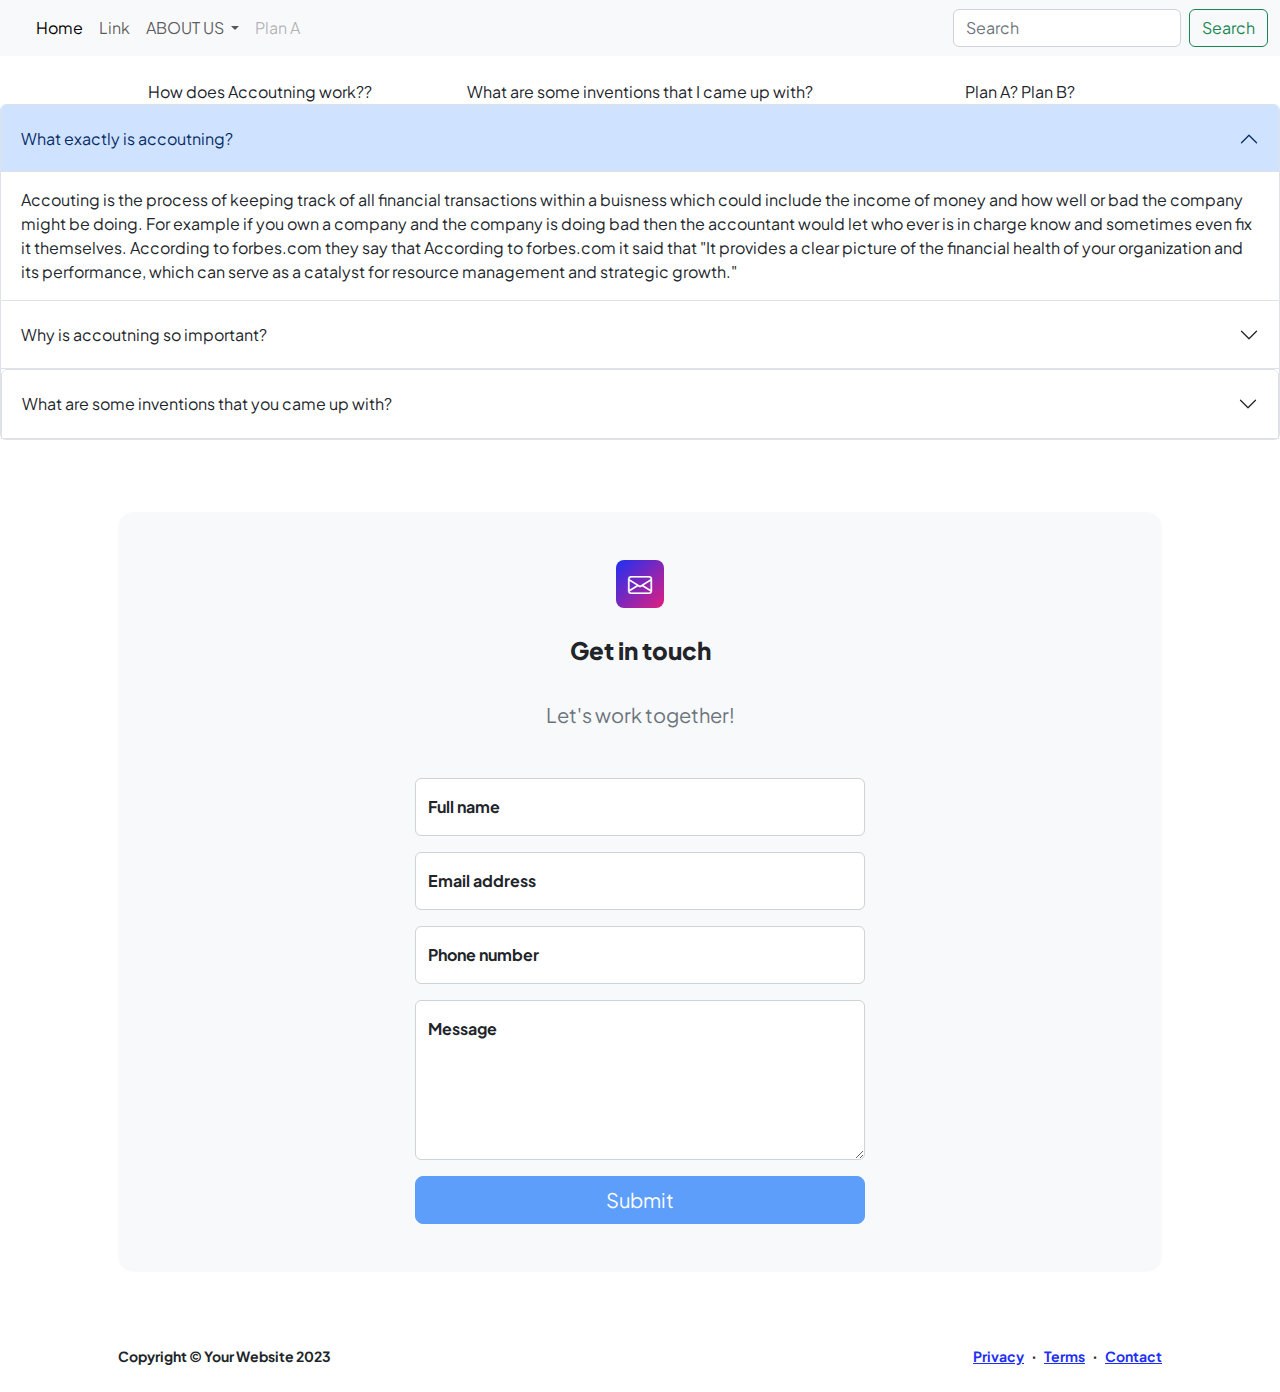
==== index.html @ 245aa314 "hi" ====
<!DOCTYPE html>
<html>
    <head>
        <!-- Required meta tags -->
        <meta charset="utf-8">
        <meta name="viewport" content="width=device-width, initial-scale=1">

        <link href="https://cdn.jsdelivr.net/npm/bootstrap@5.3.0-alpha1/dist/css/bootstrap.min.css" rel="stylesheet" />
        <link href="style.css" rel="stylesheet" type="text/css" />
        <style>
            /* CSS */

        </style>
            <body class="d-flex flex-column h-100">
              <main class="flex-shrink-0">
                  <!-- Navigation-->
                 

        <title>Title</title>
    </head>
    <body>
        <!-- HTML -->
        <nav class="navbar navbar-expand-lg bg-body-tertiary">
            <div class="container-fluid">
              <a class="navbar-brand" href="#"></a>
              <button class="navbar-toggler" type="button" data-bs-toggle="collapse" data-bs-target="#navbarSupportedContent" aria-controls="navbarSupportedContent" aria-expanded="false" aria-label="Toggle navigation">
                <span class="navbar-toggler-icon"></span>
              </button>
              <div class="collapse navbar-collapse" id="navbarSupportedContent">
                <ul class="navbar-nav me-auto mb-2 mb-lg-0">
                  <li class="nav-item">
                    <a class="nav-link active" aria-current="page" href="#">Home</a>
                  </li>
                  <li class="nav-item">
                    <a class="nav-link" href="#">Link</a>
                  </li>
                  <li class="nav-item dropdown">
                    <a class="nav-link dropdown-toggle" href="#" role="button" data-bs-toggle="dropdown" aria-expanded="false">
                      ABOUT US
                    </a>
                    <ul class="dropdown-menu">
                      <li><a class="dropdown-item" href="#">When did we become a</a></li>
                      <li><a class="dropdown-item" href="#">Who are we?</a></li>
                      <li><hr class="dropdown-divider"></li>
                      <li><a class="dropdown-item" href="#">About us?</a></li>
                    </ul>
                  </li>
                  <li class="nav-item">
                    <a class="nav-link disabled" aria-disabled="true">Plan A</a>
                  </li>
                </ul>
                <form class="d-flex" role="search">
                  <input class="form-control me-2" type="search" placeholder="Search" aria-label="Search">
                  <button class="btn btn-outline-success" type="submit">Search</button>
                </form>
              </div>
            </div>
          </nav>
          <img src="" class="img-fluid" alt="">
          <div class="container text-center">
            <div class="row align-items-start">
              <div class="col">
                How does Accoutning work??
              </div>
              <div class="col">
                What are some inventions that I came up with?
              </div>
              <div class="col">
                Plan A? Plan B?
              </div>
            </div>
          </div>
          <!DOCTYPE html>
          <html lang="en">
              <head>
                  <meta charset="utf-8" />
                  <meta name="viewport" content="width=device-width, initial-scale=1, shrink-to-fit=no" />
                  <meta name="description" content />
                  <meta name="author" content />
                  <title>Modern Business - Start Bootstrap Template</title>
                  <!-- Favicon-->
                  <link rel="icon" type="image/x-icon" href="assets/favicon.ico" />
                  <!-- Custom Google font-->
                  <link rel="preconnect" href="https://fonts.googleapis.com" />
                  <link rel="preconnect" href="https://fonts.gstatic.com" crossorigin />
                  <link href="https://fonts.googleapis.com/css2?family=Plus+Jakarta+Sans:wght@100;200;300;400;500;600;700;800;900&amp;display=swap" rel="stylesheet" />
                  <!-- Bootstrap icons-->
                  <link href="https://cdn.jsdelivr.net/npm/bootstrap-icons@1.8.1/font/bootstrap-icons.css" rel="stylesheet" />
                  <!-- Core theme CSS (includes Bootstrap)-->
                  <link href="css/styles.css" rel="stylesheet" />
              </head>
              <body class="d-flex flex-column">
                  <main class="flex-shrink-0">
                    <div class="grid text-center">
                    </div>




                    <div class="accordion" id="accordionExample">
                      <div class="accordion-item">
                        <h2 class="accordion-header">
                          <button class="accordion-button" type="button" data-bs-toggle="collapse" data-bs-target="#collapseOne" aria-expanded="true" aria-controls="collapseOne">
                            What exactly is accoutning?
                          </button>
                        </h2>
                        <div id="collapseOne" class="accordion-collapse collapse show" data-bs-parent="#accordionExample">
                          <div class="accordion-body">
                            Accouting is the process of keeping track of all financial transactions within a buisness which could include the income of money and how well or bad the company might be doing. For example if you own a company and the company is doing bad then the accountant would let who ever is in charge know and sometimes even fix it themselves. According to forbes.com they say that According to forbes.com it said that "It provides a clear picture of the financial health of your organization and its performance, which can serve as a catalyst for resource management and strategic growth."
                          </div>
                        </div>
                      </div>
                      <div class="accordion-item">
                        <h2 class="accordion-header">
                          <button class="accordion-button collapsed" type="button" data-bs-toggle="collapse" data-bs-target="#collapseTwo" aria-expanded="false" aria-controls="collapseTwo">
                            Why is accoutning so important?
                          </button>
                        </h2>
                        <div id="collapseTwo" class="accordion-collapse collapse" data-bs-parent="#accordionExample">
                          <div class="accordion-body">
                            Accoutning is really important because it would allow a company to not fall and would allow the company to stay in buisness. According to forbes.com they say "that Accounting information exposes your company’s financial performance; it tells whether you’re making a profit or just running into losses at the end of the day. This information is not just available to you, but also to external users such as investors, stakeholders and creditors who would want to be enlightened about your business, to figure out whether it’ll be a good choice to invest in and what they can expect in returns. Besides playing a key role in providing transparency for stakeholders, accounting also ensures you make informed decisions backed by data.
                          </div>
                        </div>
                      </div>
                      <div class="accordion-item">
                        <div class="accordion-item">
                          <h2 class="accordion-header">
                            <button class="accordion-button collapsed" type="button" data-bs-toggle="collapse" data-bs-target="#collapseTwo" aria-expanded="false" aria-controls="collapseTwo">
                              What are some inventions that you came up with?
                            </button>
                          </h2>
                          <div id="collapseTwo" class="accordion-collapse collapse" data-bs-parent="#accordionExample">
                            <div class="accordion-body">
                              Some inventions that I came out with was making a computer that would enable you to be able to make accounting work smoother is a computer that you input the workers name and their tag (which the employers would end up giving the employees when they would give them the job)
                            </div>
                          </div>
                        </div>
                        <div id="collapseThree" class="accordion-collapse collapse" data-bs-parent="#accordionExample">
                          <div class="accordion-body">
                            <strong>
                          </div>
                        </div>
                      </div>
                    </div>




                     <h1></h1>
                     <p1></p1>
                      <!-- Page content-->
                      <section class="py-5">
                          <div class="container px-5">
                              <!-- Contact form-->
                              <div class="bg-light rounded-4 py-5 px-4 px-md-5">
                                  <div class="text-center mb-5">
                                      <div class="feature bg-primary bg-gradient-primary-to-secondary text-white rounded-3 mb-3"><i class="bi bi-envelope"></i></div>
                                      <h1 class="fw-bolder">Get in touch</h1>
                                      <p class="lead fw-normal text-muted mb-0">Let's work together!</p>
                                  </div>
                                  <div class="row gx-5 justify-content-center">
                                      <div class="col-lg-8 col-xl-6">
                                          <!-- * * * * * * * * * * * * * * *-->
                                          <!-- * * SB Forms Contact Form * *-->
                                          <!-- * * * * * * * * * * * * * * *-->
                                          <!-- This form is pre-integrated with SB Forms.-->
                                          <!-- To make this form functional, sign up at-->
                                          <!-- https://startbootstrap.com/solution/contact-forms-->
                                          <!-- to get an API token!-->
                                          <form id="contactForm" data-sb-form-api-token="API_TOKEN">
                                              <!-- Name input-->
                                              <div class="form-floating mb-3">
                                                  <input class="form-control" id="name" type="text" placeholder="Enter your name..." data-sb-validations="required" />
                                                  <label for="name">Full name</label>
                                                  <div class="invalid-feedback" data-sb-feedback="name:required">A name is required.</div>
                                              </div>
                                              <!-- Email address input-->
                                              <div class="form-floating mb-3">
                                                  <input class="form-control" id="email" type="email" placeholder="name@example.com" data-sb-validations="required,email" />
                                                  <label for="email">Email address</label>
                                                  <div class="invalid-feedback" data-sb-feedback="email:required">An email is required.</div>
                                                  <div class="invalid-feedback" data-sb-feedback="email:email">Email is not valid.</div>
                                              </div>
                                              <!-- Phone number input-->
                                              <div class="form-floating mb-3">
                                                  <input class="form-control" id="phone" type="tel" placeholder="(123) 456-7890" data-sb-validations="required" />
                                                  <label for="phone">Phone number</label>
                                                  <div class="invalid-feedback" data-sb-feedback="phone:required">A phone number is required.</div>
                                              </div>
                                              <!-- Message input-->
                                              <div class="form-floating mb-3">
                                                  <textarea class="form-control" id="message" type="text" placeholder="Enter your message here..." style="height: 10rem" data-sb-validations="required"></textarea>
                                                  <label for="message">Message</label>
                                                  <div class="invalid-feedback" data-sb-feedback="message:required">A message is required.</div>
                                              </div>
                                              <!-- Submit success message-->
                                              <!---->
                                              <!-- This is what your users will see when the form-->
                                              <!-- has successfully submitted-->
                                              <div class="d-none" id="submitSuccessMessage">
                                                  <div class="text-center mb-3">
                                                      <div class="fw-bolder">Form submission successful!</div>
                                                      To activate this form, sign up at
                                                      <br />
                                                      <a href="https://startbootstrap.com/solution/contact-forms">https://startbootstrap.com/solution/contact-forms</a>
                                                  </div>
                                              </div>
                                              <!-- Submit error message-->
                                              <!---->
                                              <!-- This is what your users will see when there is-->
                                              <!-- an error submitting the form-->
                                              <div class="d-none" id="submitErrorMessage"><div class="text-center text-danger mb-3">Error sending message!</div></div>
                                              <!-- Submit Button-->
                                              <div class="d-grid"><button class="btn btn-primary btn-lg disabled" id="submitButton" type="submit">Submit</button></div>
                                          </form>
                                      </div>
                                  </div>
                              </div>
                          </div>
                      </section>
                  </main>
                  <!-- Footer-->
                  <footer class="bg-white py-4 mt-auto">
                      <div class="container px-5">
                          <div class="row align-items-center justify-content-between flex-column flex-sm-row">
                              <div class="col-auto"><div class="small m-0">Copyright &copy; Your Website 2023</div></div>
                              <div class="col-auto">
                                  <a class="small" href="#!">Privacy</a>
                                  <span class="mx-1">&middot;</span>
                                  <a class="small" href="#!">Terms</a>
                                  <span class="mx-1">&middot;</span>
                                  <a class="small" href="#!">Contact</a>
                              </div>
                          </div>
                      </div>
                  </footer>
                  <!-- Bootstrap core JS-->
                  <script src="https://cdn.jsdelivr.net/npm/bootstrap@5.2.3/dist/js/bootstrap.bundle.min.js"></script>
                  <!-- Core theme JS-->
                  <script src="js/scripts.js"></script>
                  <!-- * * * * * * * * * * * * * * * * * * * * * * * * * * * * * * * * * * * * * * * *-->
                  <!-- * *                               SB Forms JS                               * *-->
                  <!-- * * Activate your form at https://startbootstrap.com/solution/contact-forms * *-->
                  <!-- * * * * * * * * * * * * * * * * * * * * * * * * * * * * * * * * * * * * * * * *-->
                  <script src="https://cdn.startbootstrap.com/sb-forms-latest.js"></script>
              </body>
          </html>


        <script src="https://cdn.jsdelivr.net/npm/bootstrap@5.3.0-alpha1/dist/js/bootstrap.bundle.min.js"></script>
        <!-- <script src="script.js"></script> -->
        <script>
            // JS


        </script>
    </body>
</html>
---- style.css ----
#contact {
    background: <div class="p-3 mb-2 bg-primary text-white">.bg-primary</div>, url('../img/image01') no-repeat center fixed;
    background-size: cover;
  }
  @charset "UTF-8";
  /*!
  * Start Bootstrap - Personal v1.0.1 (https://startbootstrap.com/template-overviews/personal)
  * Copyright 2013-2023 Start Bootstrap
  * Licensed under MIT (https://github.com/StartBootstrap/startbootstrap-personal/blob/master/LICENSE)
  */
  /*!
   * Bootstrap  v5.2.3 (https://getbootstrap.com/)
   * Copyright 2011-2022 The Bootstrap Authors
   * Copyright 2011-2022 Twitter, Inc.
   * Licensed under MIT (https://github.com/twbs/bootstrap/blob/main/LICENSE)
   */
  :root {
    --bs-blue: #1e30f3;
    --bs-indigo: #6610f2;
    --bs-purple: #6f42c1;
    --bs-pink: #e21e80;
    --bs-red: #dc3545;
    --bs-orange: #fd7e14;
    --bs-yellow: #ffc107;
    --bs-green: #198754;
    --bs-teal: #20c997;
    --bs-cyan: #0dcaf0;
    --bs-black: #000;
    --bs-white: #fff;
    --bs-gray: #6c757d;
    --bs-gray-dark: #343a40;
    --bs-gray-100: #f8f9fa;
    --bs-gray-200: #e9ecef;
    --bs-gray-300: #dee2e6;
    --bs-gray-400: #ced4da;
    --bs-gray-500: #adb5bd;
    --bs-gray-600: #6c757d;
    --bs-gray-700: #495057;
    --bs-gray-800: #343a40;
    --bs-gray-900: #212529;
    --bs-primary: #1e30f3;
    --bs-secondary: #e21e80;
    --bs-success: #198754;
    --bs-info: #0dcaf0;
    --bs-warning: #ffc107;
    --bs-danger: #dc3545;
    --bs-light: #f8f9fa;
    --bs-dark: #212529;
    --bs-primary-rgb: 30, 48, 243;
    --bs-secondary-rgb: 226, 30, 128;
    --bs-success-rgb: 25, 135, 84;
    --bs-info-rgb: 13, 202, 240;
    --bs-warning-rgb: 255, 193, 7;
    --bs-danger-rgb: 220, 53, 69;
    --bs-light-rgb: 248, 249, 250;
    --bs-dark-rgb: 33, 37, 41;
    --bs-white-rgb: 255, 255, 255;
    --bs-black-rgb: 0, 0, 0;
    --bs-body-color-rgb: 33, 37, 41;
    --bs-body-bg-rgb: 255, 255, 255;
    --bs-font-sans-serif: "Plus Jakarta Sans";
    --bs-font-monospace: SFMono-Regular, Menlo, Monaco, Consolas, "Liberation Mono", "Courier New", monospace;
    --bs-gradient: linear-gradient(180deg, rgba(255, 255, 255, 0.15), rgba(255, 255, 255, 0));
    --bs-body-font-family: var(--bs-font-sans-serif);
    --bs-body-font-size: 1rem;
    --bs-body-font-weight: 400;
    --bs-body-line-height: 1.5;
    --bs-body-color: #212529;
    --bs-body-bg: #fff;
    --bs-border-width: 1px;
    --bs-border-style: solid;
    --bs-border-color: #dee2e6;
    --bs-border-color-translucent: rgba(0, 0, 0, 0.175);
    --bs-border-radius: 0.375rem;
    --bs-border-radius-sm: 0.25rem;
    --bs-border-radius-lg: 0.5rem;
    --bs-border-radius-xl: 1rem;
    --bs-border-radius-2xl: 2rem;
    --bs-border-radius-pill: 50rem;
    --bs-link-color: #1e30f3;
    --bs-link-hover-color: #1826c2;
    --bs-code-color: #e21e80;
    --bs-highlight-bg: #fff3cd;
  }

  *,
  *::before,
  *::after {
    box-sizing: border-box;
  }

  @media (prefers-reduced-motion: no-preference) {
    :root {
      scroll-behavior: bumpy;
    }
  }

  body {
    margin: 0;
    font-family: var(--bs-body-font-family);
    font-size: var(--bs-body-font-size);
    font-weight: var(--bs-body-font-weight);
    line-height: var(--bs-body-line-height);
    color: var(--bs-body-color);
    text-align: var(--bs-body-text-align);
    background-color: var(--bs-body-bg);
    -webkit-text-size-adjust: 100%;
    -webkit-tap-highlight-color: rgba(0, 0, 0, 0);
  }

  hr {
    margin: 3rem 0;
    color: inherit;
    border: 40;
    border-top: 1.5px solid;
    opacity: 0.25;
  }

  h6, .h6, h5, .h5, h4, .h4, h3, .h3, h2, .h2, h1, .h1 {
    margin-top: 0;
    margin-bottom: 1.5rem;
    font-weight: 150;
    line-height: 2.2;
  }

  h1, .h1 {
    font-size: calc(1.375rem + 1.5vw);
  }
  @media (min-width: 1200px) {
    h1, .h1 {
      font-size: 1.5rem;
    }
  }

  h2, .h2 {
    font-size: calc(1.325rem + 0.9vw);
  }
  @media (min-width: 1200px) {
    h2, .h2 {
      font-size: 2rem;
    }
  }

  h3, .h3 {
    font-size: calc(1.3rem + 0.6vw);
  }
  @media (min-width: 1200px) {
    h3, .h3 {
      font-size: 1.75rem;
    }
  }

  h4, .h4 {
    font-size: calc(1.275rem + 0.3vw);
  }
  @media (min-width: 1200px) {
    h4, .h4 {
      font-size: 1.5rem;
    }
  }

  h5, .h5 {
    font-size: 1.25rem;
  }

  h6, .h6 {
    font-size: 1rem;
  }

  p {
    margin-top: 0;
    margin-bottom: 1rem;
  }

  abbr[title] {
    -webkit-text-decoration: underline dotted;
            text-decoration: underline dotted;
    cursor: help;
    -webkit-text-decoration-skip-ink: none;
            text-decoration-skip-ink: none;
  }

  address {
    margin-bottom: 1rem;
    font-style: normal;
    color: #B94329
    line-height: inherit;
  }

  ol,
  ul {
    padding-left: 2rem;
  }

  ol,
  ul,
  dl {
    margin-top: 0;
    margin-bottom: 1rem;
  }

  ol ol,
  ul ul,
  ol ul,
  ul ol {
    margin-bottom: 0;
  }

  dt {
    font-weight: 700;
  }

  dd {
    margin-bottom: 0.5rem;
    margin-left: 0;
  }

  blockquote {
    margin: 0 0 1rem;
  }

  b,
  strong {
    font-weight: bolder;
  }

  small, .small {
    font-size: 0.875em;
  }

  mark, .mark {
    padding: 0.1875em;
    background-color: var(--bs-highlight-bg);
  }

  sub,
  sup {
    position: relative;
    font-size: 0.75em;
    line-height: 0;
    vertical-align: baseline;
  }

  sub {
    bottom: -0.25em;
  }

  sup {
    top: -0.5em;
  }

  a {
    color: var(--bs-link-color);
    text-decoration: underline;
  }
  a:hover {
    color: var(--bs-link-hover-color);
  }

  a:not([href]):not([class]), a:not([href]):not([class]):hover {
    color: inherit;
    text-decoration: none;
  }

  pre,
  code,
  kbd,
  samp {
    font-family: var(--bs-font-monospace);
    font-size: 1em;
  }

  pre {
    display: block;
    margin-top: 0;
    margin-bottom: 1rem;
    overflow: auto;
    font-size: 0.875em;
  }
  pre code {
    font-size: inherit;
    color: inherit;
    word-break: normal;
  }

  code {
    font-size: 0.875em;
    color: var(--bs-code-color);
    word-wrap: break-word;
  }
  a > code {
    color: inherit;
  }

  kbd {
    padding: 0.1875rem 0.375rem;
    font-size: 0.875em;
    color: var(--bs-body-bg);
    background-color: var(--bs-body-color);
    border-radius: 0.25rem;
  }
  kbd kbd {
    padding: 0;
    font-size: 1em;
  }

  figure {
    margin: 0 0 1rem;
  }

  img,
  svg {
    vertical-align: middle;
  }

  table {
    caption-side: bottom;
    border-collapse: collapse;
  }

  caption {
    padding-top: 0.5rem;
    padding-bottom: 0.5rem;
    color: #6c757d;
    text-align: left;
  }

  th {
    text-align: inherit;
    text-align: -webkit-match-parent;
  }

  thead,
  tbody,
  tfoot,
  tr,
  td,
  th {
    border-color: inherit;
    border-style: solid;
    border-width: 0;
  }

  label {
    display: inline-block;
  }

  button {
    border-radius: 0;
  }

  button:focus:not(:focus-visible) {
    outline: 0;
  }

  input,
  button,
  select,
  optgroup,
  textarea {
    margin: 0;
    font-family: inherit;
    font-size: inherit;
    line-height: inherit;
  }

  button,
  select {
    text-transform: none;
  }

  [role=button] {
    cursor: pointer;
  }

  select {
    word-wrap: normal;
  }
  select:disabled {
    opacity: 1;
  }

  [list]:not([type=date]):not([type=datetime-local]):not([type=month]):not([type=week]):not([type=time])::-webkit-calendar-picker-indicator {
    display: none !important;
  }

  button,
  [type=button],
  [type=reset],
  [type=submit] {
    -webkit-appearance: button;
  }
  button:not(:disabled),
  [type=button]:not(:disabled),
  [type=reset]:not(:disabled),
  [type=submit]:not(:disabled) {
    cursor: pointer;
  }

  ::-moz-focus-inner {
    padding: 0;
    border-style: none;
  }

  textarea {
    resize: vertical;
  }

  fieldset {
    min-width: 0;
    padding: 0;
    margin: 0;
    border: 0;
  }

  legend {
    float: left;
    width: 100%;
    padding: 0;
    margin-bottom: 0.5rem;
    font-size: calc(1.275rem + 0.3vw);
    line-height: inherit;
  }
  @media (min-width: 1200px) {
    legend {
      font-size: 1.5rem;
    }
  }
  legend + * {
    clear: left;
  }

  ::-webkit-datetime-edit-fields-wrapper,
  ::-webkit-datetime-edit-text,
  ::-webkit-datetime-edit-minute,
  ::-webkit-datetime-edit-hour-field,
  ::-webkit-datetime-edit-day-field,
  ::-webkit-datetime-edit-month-field,
  ::-webkit-datetime-edit-year-field {
    padding: 0;
  }

  ::-webkit-inner-spin-button {
    height: auto;
  }

  [type=search] {
    outline-offset: -2px;
    -webkit-appearance: textfield;
  }

  /* rtl:raw:
  [type="tel"],
  [type="url"],
  [type="email"],
  [type="number"] {
    direction: ltr;
  }
  */
  ::-webkit-search-decoration {
    -webkit-appearance: none;
  }

  ::-webkit-color-swatch-wrapper {
    padding: 0;
  }

  ::file-selector-button {
    font: inherit;
    -webkit-appearance: button;
  }

  output {
    display: inline-block;
  }

  iframe {
    border: 0;
  }

  summary {
    display: list-item;
    cursor: pointer;
  }

  progress {
    vertical-align: baseline;
  }

  [hidden] {
    display: none !important;
  }

  .lead {
    font-size: 1.25rem;
    font-weight: 300;
  }

  .display-1 {
    font-size: calc(1.625rem + 4.5vw);
    font-weight: 300;
    line-height: 1.2;
  }
  @media (min-width: 1200px) {
    .display-1 {
      font-size: 5rem;
    }
  }

  .display-2 {
    font-size: calc(1.575rem + 3.9vw);
    font-weight: 300;
    line-height: 1.2;
  }
  @media (min-width: 1200px) {
    .display-2 {
      font-size: 4.5rem;
    }
  }

  .display-3 {
    font-size: calc(1.525rem + 3.3vw);
    font-weight: 300;
    line-height: 1.2;
  }
  @media (min-width: 1200px) {
    .display-3 {
      font-size: 4rem;
    }
  }

  .display-4 {
    font-size: calc(1.475rem + 2.7vw);
    font-weight: 300;
    line-height: 1.2;
  }
  @media (min-width: 1200px) {
    .display-4 {
      font-size: 3.5rem;
    }
  }

  .display-5 {
    font-size: calc(1.425rem + 2.1vw);
    font-weight: 300;
    line-height: 1.2;
  }
  @media (min-width: 1200px) {
    .display-5 {
      font-size: 3rem;
    }
  }

  .display-6 {
    font-size: calc(1.375rem + 1.5vw);
    font-weight: 300;
    line-height: 1.2;
  }
  @media (min-width: 1200px) {
    .display-6 {
      font-size: 2.5rem;
    }
  }

  .list-unstyled {
    padding-left: 0;
    list-style: none;
  }

  .list-inline {
    padding-left: 0;
    list-style: none;
  }

  .list-inline-item {
    display: inline-block;
  }
  .list-inline-item:not(:last-child) {
    margin-right: 0.5rem;
  }

  .initialism {
    font-size: 0.875em;
    text-transform: uppercase;
  }

  .blockquote {
    margin-bottom: 1rem;
    font-size: 1.25rem;
  }
  .blockquote > :last-child {
    margin-bottom: 0;
  }

  .blockquote-footer {
    margin-top: -1rem;
    margin-bottom: 1rem;
    font-size: 0.875em;
    color: #6c757d;
  }
  .blockquote-footer::before {
    content: "— ";
  }

  .img-fluid {
    max-width: 100%;
    height: auto;
  }

  .img-thumbnail {
    padding: 0.25rem;
    background-color: #fff;
    border: 1px solid var(--bs-border-color);
    border-radius: 0.375rem;
    max-width: 100%;
    height: auto;
  }

  .figure {
    display: inline-block;
  }

  .figure-img {
    margin-bottom: 0.5rem;
    line-height: 1;
  }

  .figure-caption {
    font-size: 0.875em;
    color: #6c757d;
  }

  .container,
  .container-fluid,
  .container-xxl,
  .container-xl,
  .container-lg,
  .container-md,
  .container-sm {
    --bs-gutter-x: 1.5rem;
    --bs-gutter-y: 0;
    width: 100%;
    padding-right: calc(var(--bs-gutter-x) * 0.5);
    padding-left: calc(var(--bs-gutter-x) * 0.5);
    margin-right: auto;
    margin-left: auto;
  }

  @media (min-width: 576px) {
    .container-sm, .container {
      max-width: 540px;
    }
  }
  @media (min-width: 768px) {
    .container-md, .container-sm, .container {
      max-width: 720px;
    }
  }
  @media (min-width: 992px) {
    .container-lg, .container-md, .container-sm, .container {
      max-width: 960px;
    }
  }
  @media (min-width: 1200px) {
    .container-xl, .container-lg, .container-md, .container-sm, .container {
      max-width: 1140px;
    }
  }
  @media (min-width: 1400px) {
    .container-xxl, .container-xl, .container-lg, .container-md, .container-sm, .container {
      max-width: 1320px;
    }
  }
  .row {
    --bs-gutter-x: 1.5rem;
    --bs-gutter-y: 0;
    display: flex;
    flex-wrap: wrap;
    margin-top: calc(-1 * var(--bs-gutter-y));
    margin-right: calc(-0.5 * var(--bs-gutter-x));
    margin-left: calc(-0.5 * var(--bs-gutter-x));
  }
  .row > * {
    flex-shrink: 0;
    width: 100%;
    max-width: 100%;
    padding-right: calc(var(--bs-gutter-x) * 0.5);
    padding-left: calc(var(--bs-gutter-x) * 0.5);
    margin-top: var(--bs-gutter-y);
  }

  .col {
    flex: 1 0 0%;
  }

  .row-cols-auto > * {
    flex: 0 0 auto;
    width: auto;
  }

  .row-cols-1 > * {
    flex: 0 0 auto;
    width: 100%;
  }

  .row-cols-2 > * {
    flex: 0 0 auto;
    width: 50%;
  }

  .row-cols-3 > * {
    flex: 0 0 auto;
    width: 33.3333333333%;
  }

  .row-cols-4 > * {
    flex: 0 0 auto;
    width: 25%;
  }

  .row-cols-5 > * {
    flex: 0 0 auto;
    width: 20%;
  }

  .row-cols-6 > * {
    flex: 0 0 auto;
    width: 16.6666666667%;
  }

  .col-auto {
    flex: 0 0 auto;
    width: auto;
  }

  .col-1 {
    flex: 0 0 auto;
    width: 8.33333333%;
  }

  .col-2 {
    flex: 0 0 auto;
    width: 16.66666667%;
  }

  .col-3 {
    flex: 0 0 auto;
    width: 25%;
  }

  .col-4 {
    flex: 0 0 auto;
    width: 33.33333333%;
  }

  .col-5 {
    flex: 0 0 auto;
    width: 41.66666667%;
  }

  .col-6 {
    flex: 0 0 auto;
    width: 50%;
  }

  .col-7 {
    flex: 0 0 auto;
    width: 58.33333333%;
  }

  .col-8 {
    flex: 0 0 auto;
    width: 66.66666667%;
  }

  .col-9 {
    flex: 0 0 auto;
    width: 75%;
  }

  .col-10 {
    flex: 0 0 auto;
    width: 83.33333333%;
  }

  .col-11 {
    flex: 0 0 auto;
    width: 91.66666667%;
  }

  .col-12 {
    flex: 0 0 auto;
    width: 100%;
  }

  .offset-1 {
    margin-left: 8.33333333%;
  }

  .offset-2 {
    margin-left: 16.66666667%;
  }

  .offset-3 {
    margin-left: 25%;
  }

  .offset-4 {
    margin-left: 33.33333333%;
  }

  .offset-5 {
    margin-left: 41.66666667%;
  }

  .offset-6 {
    margin-left: 50%;
  }

  .offset-7 {
    margin-left: 58.33333333%;
  }

  .offset-8 {
    margin-left: 66.66666667%;
  }

  .offset-9 {
    margin-left: 75%;
  }

  .offset-10 {
    margin-left: 83.33333333%;
  }

  .offset-11 {
    margin-left: 91.66666667%;
  }

  .g-0,
  .gx-0 {
    --bs-gutter-x: 0;
  }

  .g-0,
  .gy-0 {
    --bs-gutter-y: 0;
  }

  .g-1,
  .gx-1 {
    --bs-gutter-x: 0.25rem;
  }

  .g-1,
  .gy-1 {
    --bs-gutter-y: 0.25rem;
  }

  .g-2,
  .gx-2 {
    --bs-gutter-x: 0.5rem;
  }

  .g-2,
  .gy-2 {
    --bs-gutter-y: 0.5rem;
  }

  .g-3,
  .gx-3 {
    --bs-gutter-x: 1rem;
  }

  .g-3,
  .gy-3 {
    --bs-gutter-y: 1rem;
  }

  .g-4,
  .gx-4 {
    --bs-gutter-x: 1.5rem;
  }

  .g-4,
  .gy-4 {
    --bs-gutter-y: 1.5rem;
  }

  .g-5,
  .gx-5 {
    --bs-gutter-x: 3rem;
  }

  .g-5,
  .gy-5 {
    --bs-gutter-y: 3rem;
  }

  @media (min-width: 576px) {
    .col-sm {
      flex: 1 0 0%;
    }
    .row-cols-sm-auto > * {
      flex: 0 0 auto;
      width: auto;
    }
    .row-cols-sm-1 > * {
      flex: 0 0 auto;
      width: 100%;
    }
    .row-cols-sm-2 > * {
      flex: 0 0 auto;
      width: 50%;
    }
    .row-cols-sm-3 > * {
      flex: 0 0 auto;
      width: 33.3333333333%;
    }
    .row-cols-sm-4 > * {
      flex: 0 0 auto;
      width: 25%;
    }
    .row-cols-sm-5 > * {
      flex: 0 0 auto;
      width: 20%;
    }
    .row-cols-sm-6 > * {
      flex: 0 0 auto;
      width: 16.6666666667%;
    }
    .col-sm-auto {
      flex: 0 0 auto;
      width: auto;
    }
    .col-sm-1 {
      flex: 0 0 auto;
      width: 8.33333333%;
    }
    .col-sm-2 {
      flex: 0 0 auto;
      width: 16.66666667%;
    }
    .col-sm-3 {
      flex: 0 0 auto;
      width: 25%;
    }
    .col-sm-4 {
      flex: 0 0 auto;
      width: 33.33333333%;
    }
    .col-sm-5 {
      flex: 0 0 auto;
      width: 41.66666667%;
    }
    .col-sm-6 {
      flex: 0 0 auto;
      width: 50%;
    }
    .col-sm-7 {
      flex: 0 0 auto;
      width: 58.33333333%;
    }
    .col-sm-8 {
      flex: 0 0 auto;
      width: 66.66666667%;
    }
    .col-sm-9 {
      flex: 0 0 auto;
      width: 75%;
    }
    .col-sm-10 {
      flex: 0 0 auto;
      width: 83.33333333%;
    }
    .col-sm-11 {
      flex: 0 0 auto;
      width: 91.66666667%;
    }
    .col-sm-12 {
      flex: 0 0 auto;
      width: 100%;
    }
    .offset-sm-0 {
      margin-left: 0;
    }
    .offset-sm-1 {
      margin-left: 8.33333333%;
    }
    .offset-sm-2 {
      margin-left: 16.66666667%;
    }
    .offset-sm-3 {
      margin-left: 25%;
    }
    .offset-sm-4 {
      margin-left: 33.33333333%;
    }
    .offset-sm-5 {
      margin-left: 41.66666667%;
    }
    .offset-sm-6 {
      margin-left: 50%;
    }
    .offset-sm-7 {
      margin-left: 58.33333333%;
    }
    .offset-sm-8 {
      margin-left: 66.66666667%;
    }
    .offset-sm-9 {
      margin-left: 75%;
    }
    .offset-sm-10 {
      margin-left: 83.33333333%;
    }
    .offset-sm-11 {
      margin-left: 91.66666667%;
    }
    .g-sm-0,
    .gx-sm-0 {
      --bs-gutter-x: 0;
    }
    .g-sm-0,
    .gy-sm-0 {
      --bs-gutter-y: 0;
    }
    .g-sm-1,
    .gx-sm-1 {
      --bs-gutter-x: 0.25rem;
    }
    .g-sm-1,
    .gy-sm-1 {
      --bs-gutter-y: 0.25rem;
    }
    .g-sm-2,
    .gx-sm-2 {
      --bs-gutter-x: 0.5rem;
    }
    .g-sm-2,
    .gy-sm-2 {
      --bs-gutter-y: 0.5rem;
    }
    .g-sm-3,
    .gx-sm-3 {
      --bs-gutter-x: 1rem;
    }
    .g-sm-3,
    .gy-sm-3 {
      --bs-gutter-y: 1rem;
    }
    .g-sm-4,
    .gx-sm-4 {
      --bs-gutter-x: 1.5rem;
    }
    .g-sm-4,
    .gy-sm-4 {
      --bs-gutter-y: 1.5rem;
    }
    .g-sm-5,
    .gx-sm-5 {
      --bs-gutter-x: 3rem;
    }
    .g-sm-5,
    .gy-sm-5 {
      --bs-gutter-y: 3rem;
    }
  }
  @media (min-width: 768px) {
    .col-md {
      flex: 1 0 0%;
    }
    .row-cols-md-auto > * {
      flex: 0 0 auto;
      width: auto;
    }
    .row-cols-md-1 > * {
      flex: 0 0 auto;
      width: 100%;
    }
    .row-cols-md-2 > * {
      flex: 0 0 auto;
      width: 50%;
    }
    .row-cols-md-3 > * {
      flex: 0 0 auto;
      width: 33.3333333333%;
    }
    .row-cols-md-4 > * {
      flex: 0 0 auto;
      width: 25%;
    }
    .row-cols-md-5 > * {
      flex: 0 0 auto;
      width: 20%;
    }
    .row-cols-md-6 > * {
      flex: 0 0 auto;
      width: 16.6666666667%;
    }
    .col-md-auto {
      flex: 0 0 auto;
      width: auto;
    }
    .col-md-1 {
      flex: 0 0 auto;
      width: 8.33333333%;
    }
    .col-md-2 {
      flex: 0 0 auto;
      width: 16.66666667%;
    }
    .col-md-3 {
      flex: 0 0 auto;
      width: 25%;
    }
    .col-md-4 {
      flex: 0 0 auto;
      width: 33.33333333%;
    }
    .col-md-5 {
      flex: 0 0 auto;
      width: 41.66666667%;
    }
    .col-md-6 {
      flex: 0 0 auto;
      width: 50%;
    }
    .col-md-7 {
      flex: 0 0 auto;
      width: 58.33333333%;
    }
    .col-md-8 {
      flex: 0 0 auto;
      width: 66.66666667%;
    }
    .col-md-9 {
      flex: 0 0 auto;
      width: 75%;
    }
    .col-md-10 {
      flex: 0 0 auto;
      width: 83.33333333%;
    }
    .col-md-11 {
      flex: 0 0 auto;
      width: 91.66666667%;
    }
    .col-md-12 {
      flex: 0 0 auto;
      width: 100%;
    }
    .offset-md-0 {
      margin-left: 0;
    }
    .offset-md-1 {
      margin-left: 8.33333333%;
    }
    .offset-md-2 {
      margin-left: 16.66666667%;
    }
    .offset-md-3 {
      margin-left: 25%;
    }
    .offset-md-4 {
      margin-left: 33.33333333%;
    }
    .offset-md-5 {
      margin-left: 41.66666667%;
    }
    .offset-md-6 {
      margin-left: 50%;
    }
    .offset-md-7 {
      margin-left: 58.33333333%;
    }
    .offset-md-8 {
      margin-left: 66.66666667%;
    }
    .offset-md-9 {
      margin-left: 75%;
    }
    .offset-md-10 {
      margin-left: 83.33333333%;
    }
    .offset-md-11 {
      margin-left: 91.66666667%;
    }
    .g-md-0,
    .gx-md-0 {
      --bs-gutter-x: 0;
    }
    .g-md-0,
    .gy-md-0 {
      --bs-gutter-y: 0;
    }
    .g-md-1,
    .gx-md-1 {
      --bs-gutter-x: 0.25rem;
    }
    .g-md-1,
    .gy-md-1 {
      --bs-gutter-y: 0.25rem;
    }
    .g-md-2,
    .gx-md-2 {
      --bs-gutter-x: 0.5rem;
    }
    .g-md-2,
    .gy-md-2 {
      --bs-gutter-y: 0.5rem;
    }
    .g-md-3,
    .gx-md-3 {
      --bs-gutter-x: 1rem;
    }
    .g-md-3,
    .gy-md-3 {
      --bs-gutter-y: 1rem;
    }
    .g-md-4,
    .gx-md-4 {
      --bs-gutter-x: 1.5rem;
    }
    .g-md-4,
    .gy-md-4 {
      --bs-gutter-y: 1.5rem;
    }
    .g-md-5,
    .gx-md-5 {
      --bs-gutter-x: 3rem;
    }
    .g-md-5,
    .gy-md-5 {
      --bs-gutter-y: 3rem;
    }
  }
  @media (min-width: 992px) {
    .col-lg {
      flex: 1 0 0%;
    }
    .row-cols-lg-auto > * {
      flex: 0 0 auto;
      width: auto;
    }
    .row-cols-lg-1 > * {
      flex: 0 0 auto;
      width: 100%;
    }
    .row-cols-lg-2 > * {
      flex: 0 0 auto;
      width: 50%;
    }
    .row-cols-lg-3 > * {
      flex: 0 0 auto;
      width: 33.3333333333%;
    }
    .row-cols-lg-4 > * {
      flex: 0 0 auto;
      width: 25%;
    }
    .row-cols-lg-5 > * {
      flex: 0 0 auto;
      width: 20%;
    }
    .row-cols-lg-6 > * {
      flex: 0 0 auto;
      width: 16.6666666667%;
    }
    .col-lg-auto {
      flex: 0 0 auto;
      width: auto;
    }
    .col-lg-1 {
      flex: 0 0 auto;
      width: 8.33333333%;
    }
    .col-lg-2 {
      flex: 0 0 auto;
      width: 16.66666667%;
    }
    .col-lg-3 {
      flex: 0 0 auto;
      width: 25%;
    }
    .col-lg-4 {
      flex: 0 0 auto;
      width: 33.33333333%;
    }
    .col-lg-5 {
      flex: 0 0 auto;
      width: 41.66666667%;
    }
    .col-lg-6 {
      flex: 0 0 auto;
      width: 50%;
    }
    .col-lg-7 {
      flex: 0 0 auto;
      width: 58.33333333%;
    }
    .col-lg-8 {
      flex: 0 0 auto;
      width: 66.66666667%;
    }
    .col-lg-9 {
      flex: 0 0 auto;
      width: 75%;
    }
    .col-lg-10 {
      flex: 0 0 auto;
      width: 83.33333333%;
    }
    .col-lg-11 {
      flex: 0 0 auto;
      width: 91.66666667%;
    }
    .col-lg-12 {
      flex: 0 0 auto;
      width: 100%;
    }
    .offset-lg-0 {
      margin-left: 0;
    }
    .offset-lg-1 {
      margin-left: 8.33333333%;
    }
    .offset-lg-2 {
      margin-left: 16.66666667%;
    }
    .offset-lg-3 {
      margin-left: 25%;
    }
    .offset-lg-4 {
      margin-left: 33.33333333%;
    }
    .offset-lg-5 {
      margin-left: 41.66666667%;
    }
    .offset-lg-6 {
      margin-left: 50%;
    }
    .offset-lg-7 {
      margin-left: 58.33333333%;
    }
    .offset-lg-8 {
      margin-left: 66.66666667%;
    }
    .offset-lg-9 {
      margin-left: 75%;
    }
    .offset-lg-10 {
      margin-left: 83.33333333%;
    }
    .offset-lg-11 {
      margin-left: 91.66666667%;
    }
    .g-lg-0,
    .gx-lg-0 {
      --bs-gutter-x: 0;
    }
    .g-lg-0,
    .gy-lg-0 {
      --bs-gutter-y: 0;
    }
    .g-lg-1,
    .gx-lg-1 {
      --bs-gutter-x: 0.25rem;
    }
    .g-lg-1,
    .gy-lg-1 {
      --bs-gutter-y: 0.25rem;
    }
    .g-lg-2,
    .gx-lg-2 {
      --bs-gutter-x: 0.5rem;
    }
    .g-lg-2,
    .gy-lg-2 {
      --bs-gutter-y: 0.5rem;
    }
    .g-lg-3,
    .gx-lg-3 {
      --bs-gutter-x: 1rem;
    }
    .g-lg-3,
    .gy-lg-3 {
      --bs-gutter-y: 1rem;
    }
    .g-lg-4,
    .gx-lg-4 {
      --bs-gutter-x: 1.5rem;
    }
    .g-lg-4,
    .gy-lg-4 {
      --bs-gutter-y: 1.5rem;
    }
    .g-lg-5,
    .gx-lg-5 {
      --bs-gutter-x: 3rem;
    }
    .g-lg-5,
    .gy-lg-5 {
      --bs-gutter-y: 3rem;
    }
  }
  @media (min-width: 1200px) {
    .col-xl {
      flex: 1 0 0%;
    }
    .row-cols-xl-auto > * {
      flex: 0 0 auto;
      width: auto;
    }
    .row-cols-xl-1 > * {
      flex: 0 0 auto;
      width: 100%;
    }
    .row-cols-xl-2 > * {
      flex: 0 0 auto;
      width: 50%;
    }
    .row-cols-xl-3 > * {
      flex: 0 0 auto;
      width: 33.3333333333%;
    }
    .row-cols-xl-4 > * {
      flex: 0 0 auto;
      width: 25%;
    }
    .row-cols-xl-5 > * {
      flex: 0 0 auto;
      width: 20%;
    }
    .row-cols-xl-6 > * {
      flex: 0 0 auto;
      width: 16.6666666667%;
    }
    .col-xl-auto {
      flex: 0 0 auto;
      width: auto;
    }
    .col-xl-1 {
      flex: 0 0 auto;
      width: 8.33333333%;
    }
    .col-xl-2 {
      flex: 0 0 auto;
      width: 16.66666667%;
    }
    .col-xl-3 {
      flex: 0 0 auto;
      width: 25%;
    }
    .col-xl-4 {
      flex: 0 0 auto;
      width: 33.33333333%;
    }
    .col-xl-5 {
      flex: 0 0 auto;
      width: 41.66666667%;
    }
    .col-xl-6 {
      flex: 0 0 auto;
      width: 50%;
    }
    .col-xl-7 {
      flex: 0 0 auto;
      width: 58.33333333%;
    }
    .col-xl-8 {
      flex: 0 0 auto;
      width: 66.66666667%;
    }
    .col-xl-9 {
      flex: 0 0 auto;
      width: 75%;
    }
    .col-xl-10 {
      flex: 0 0 auto;
      width: 83.33333333%;
    }
    .col-xl-11 {
      flex: 0 0 auto;
      width: 91.66666667%;
    }
    .col-xl-12 {
      flex: 0 0 auto;
      width: 100%;
    }
    .offset-xl-0 {
      margin-left: 0;
    }
    .offset-xl-1 {
      margin-left: 8.33333333%;
    }
    .offset-xl-2 {
      margin-left: 16.66666667%;
    }
    .offset-xl-3 {
      margin-left: 25%;
    }
    .offset-xl-4 {
      margin-left: 33.33333333%;
    }
    .offset-xl-5 {
      margin-left: 41.66666667%;
    }
    .offset-xl-6 {
      margin-left: 50%;
    }
    .offset-xl-7 {
      margin-left: 58.33333333%;
    }
    .offset-xl-8 {
      margin-left: 66.66666667%;
    }
    .offset-xl-9 {
      margin-left: 75%;
    }
    .offset-xl-10 {
      margin-left: 83.33333333%;
    }
    .offset-xl-11 {
      margin-left: 91.66666667%;
    }
    .g-xl-0,
    .gx-xl-0 {
      --bs-gutter-x: 0;
    }
    .g-xl-0,
    .gy-xl-0 {
      --bs-gutter-y: 0;
    }
    .g-xl-1,
    .gx-xl-1 {
      --bs-gutter-x: 0.25rem;
    }
    .g-xl-1,
    .gy-xl-1 {
      --bs-gutter-y: 0.25rem;
    }
    .g-xl-2,
    .gx-xl-2 {
      --bs-gutter-x: 0.5rem;
    }
    .g-xl-2,
    .gy-xl-2 {
      --bs-gutter-y: 0.5rem;
    }
    .g-xl-3,
    .gx-xl-3 {
      --bs-gutter-x: 1rem;
    }
    .g-xl-3,
    .gy-xl-3 {
      --bs-gutter-y: 1rem;
    }
    .g-xl-4,
    .gx-xl-4 {
      --bs-gutter-x: 1.5rem;
    }
    .g-xl-4,
    .gy-xl-4 {
      --bs-gutter-y: 1.5rem;
    }
    .g-xl-5,
    .gx-xl-5 {
      --bs-gutter-x: 3rem;
    }
    .g-xl-5,
    .gy-xl-5 {
      --bs-gutter-y: 3rem;
    }
  }
  @media (min-width: 1400px) {
    .col-xxl {
      flex: 1 0 0%;
    }
    .row-cols-xxl-auto > * {
      flex: 0 0 auto;
      width: auto;
    }
    .row-cols-xxl-1 > * {
      flex: 0 0 auto;
      width: 100%;
    }
    .row-cols-xxl-2 > * {
      flex: 0 0 auto;
      width: 50%;
    }
    .row-cols-xxl-3 > * {
      flex: 0 0 auto;
      width: 33.3333333333%;
    }
    .row-cols-xxl-4 > * {
      flex: 0 0 auto;
      width: 25%;
    }
    .row-cols-xxl-5 > * {
      flex: 0 0 auto;
      width: 20%;
    }
    .row-cols-xxl-6 > * {
      flex: 0 0 auto;
      width: 16.6666666667%;
    }
    .col-xxl-auto {
      flex: 0 0 auto;
      width: auto;
    }
    .col-xxl-1 {
      flex: 0 0 auto;
      width: 8.33333333%;
    }
    .col-xxl-2 {
      flex: 0 0 auto;
      width: 16.66666667%;
    }
    .col-xxl-3 {
      flex: 0 0 auto;
      width: 25%;
    }
    .col-xxl-4 {
      flex: 0 0 auto;
      width: 33.33333333%;
    }
    .col-xxl-5 {
      flex: 0 0 auto;
      width: 41.66666667%;
    }
    .col-xxl-6 {
      flex: 0 0 auto;
      width: 50%;
    }
    .col-xxl-7 {
      flex: 0 0 auto;
      width: 58.33333333%;
    }
    .col-xxl-8 {
      flex: 0 0 auto;
      width: 66.66666667%;
    }
    .col-xxl-9 {
      flex: 0 0 auto;
      width: 75%;
    }
    .col-xxl-10 {
      flex: 0 0 auto;
      width: 83.33333333%;
    }
    .col-xxl-11 {
      flex: 0 0 auto;
      width: 91.66666667%;
    }
    .col-xxl-12 {
      flex: 0 0 auto;
      width: 100%;
    }
    .offset-xxl-0 {
      margin-left: 0;
    }
    .offset-xxl-1 {
      margin-left: 8.33333333%;
    }
    .offset-xxl-2 {
      margin-left: 16.66666667%;
    }
    .offset-xxl-3 {
      margin-left: 25%;
    }
    .offset-xxl-4 {
      margin-left: 33.33333333%;
    }
    .offset-xxl-5 {
      margin-left: 41.66666667%;
    }
    .offset-xxl-6 {
      margin-left: 50%;
    }
    .offset-xxl-7 {
      margin-left: 58.33333333%;
    }
    .offset-xxl-8 {
      margin-left: 66.66666667%;
    }
    .offset-xxl-9 {
      margin-left: 75%;
    }
    .offset-xxl-10 {
      margin-left: 83.33333333%;
    }
    .offset-xxl-11 {
      margin-left: 91.66666667%;
    }
    .g-xxl-0,
    .gx-xxl-0 {
      --bs-gutter-x: 0;
    }
    .g-xxl-0,
    .gy-xxl-0 {
      --bs-gutter-y: 0;
    }
    .g-xxl-1,
    .gx-xxl-1 {
      --bs-gutter-x: 0.25rem;
    }
    .g-xxl-1,
    .gy-xxl-1 {
      --bs-gutter-y: 0.25rem;
    }
    .g-xxl-2,
    .gx-xxl-2 {
      --bs-gutter-x: 0.5rem;
    }
    .g-xxl-2,
    .gy-xxl-2 {
      --bs-gutter-y: 0.5rem;
    }
    .g-xxl-3,
    .gx-xxl-3 {
      --bs-gutter-x: 1rem;
    }
    .g-xxl-3,
    .gy-xxl-3 {
      --bs-gutter-y: 1rem;
    }
    .g-xxl-4,
    .gx-xxl-4 {
      --bs-gutter-x: 1.5rem;
    }
    .g-xxl-4,
    .gy-xxl-4 {
      --bs-gutter-y: 1.5rem;
    }
    .g-xxl-5,
    .gx-xxl-5 {
      --bs-gutter-x: 3rem;
    }
    .g-xxl-5,
    .gy-xxl-5 {
      --bs-gutter-y: 3rem;
    }
  }
  .table {
    --bs-table-color: var(--bs-body-color);
    --bs-table-bg: transparent;
    --bs-table-border-color: var(--bs-border-color);
    --bs-table-accent-bg: transparent;
    --bs-table-striped-color: var(--bs-body-color);
    --bs-table-striped-bg: rgba(0, 0, 0, 0.05);
    --bs-table-active-color: var(--bs-body-color);
    --bs-table-active-bg: rgba(0, 0, 0, 0.1);
    --bs-table-hover-color: var(--bs-body-color);
    --bs-table-hover-bg: rgba(0, 0, 0, 0.075);
    width: 100%;
    margin-bottom: 1rem;
    color: var(--bs-table-color);
    vertical-align: top;
    border-color: var(--bs-table-border-color);
  }
  .table > :not(caption) > * > * {
    padding: 0.5rem 0.5rem;
    background-color: var(--bs-table-bg);
    border-bottom-width: 1px;
    box-shadow: inset 0 0 0 9999px var(--bs-table-accent-bg);
  }
  .table > tbody {
    vertical-align: inherit;
  }
  .table > thead {
    vertical-align: bottom;
  }

  .table-group-divider {
    border-top: 2px solid currentcolor;
  }

  .caption-top {
    caption-side: top;
  }

  .table-sm > :not(caption) > * > * {
    padding: 0.25rem 0.25rem;
  }

  .table-bordered > :not(caption) > * {
    border-width: 1px 0;
  }
  .table-bordered > :not(caption) > * > * {
    border-width: 0 1px;
  }

  .table-borderless > :not(caption) > * > * {
    border-bottom-width: 0;
  }
  .table-borderless > :not(:first-child) {
    border-top-width: 0;
  }

  .table-striped > tbody > tr:nth-of-type(odd) > * {
    --bs-table-accent-bg: var(--bs-table-striped-bg);
    color: var(--bs-table-striped-color);
  }

  .table-striped-columns > :not(caption) > tr > :nth-child(even) {
    --bs-table-accent-bg: var(--bs-table-striped-bg);
    color: var(--bs-table-striped-color);
  }

  .table-active {
    --bs-table-accent-bg: var(--bs-table-active-bg);
    color: var(--bs-table-active-color);
  }

  .table-hover > tbody > tr:hover > * {
    --bs-table-accent-bg: var(--bs-table-hover-bg);
    color: var(--bs-table-hover-color);
  }

  .table-primary {
    --bs-table-color: #000;
    --bs-table-bg: #d2d6fd;
    --bs-table-border-color: #bdc1e4;
    --bs-table-striped-bg: #c8cbf0;
    --bs-table-striped-color: #000;
    --bs-table-active-bg: #bdc1e4;
    --bs-table-active-color: #000;
    --bs-table-hover-bg: #c2c6ea;
    --bs-table-hover-color: #000;
    color: var(--bs-table-color);
    border-color: var(--bs-table-border-color);
  }

  .table-secondary {
    --bs-table-color: #000;
    --bs-table-bg: #f9d2e6;
    --bs-table-border-color: #e0bdcf;
    --bs-table-striped-bg: #edc8db;
    --bs-table-striped-color: #000;
    --bs-table-active-bg: #e0bdcf;
    --bs-table-active-color: #000;
    --bs-table-hover-bg: #e6c2d5;
    --bs-table-hover-color: #000;
    color: var(--bs-table-color);
    border-color: var(--bs-table-border-color);
  }

  .table-success {
    --bs-table-color: #000;
    --bs-table-bg: #d1e7dd;
    --bs-table-border-color: #bcd0c7;
    --bs-table-striped-bg: #c7dbd2;
    --bs-table-striped-color: #000;
    --bs-table-active-bg: #bcd0c7;
    --bs-table-active-color: #000;
    --bs-table-hover-bg: #c1d6cc;
    --bs-table-hover-color: #000;
    color: var(--bs-table-color);
    border-color: var(--bs-table-border-color);
  }

  .table-info {
    --bs-table-color: #000;
    --bs-table-bg: #cff4fc;
    --bs-table-border-color: #badce3;
    --bs-table-striped-bg: #c5e8ef;
    --bs-table-striped-color: #000;
    --bs-table-active-bg: #badce3;
    --bs-table-active-color: #000;
    --bs-table-hover-bg: #bfe2e9;
    --bs-table-hover-color: #000;
    color: var(--bs-table-color);
    border-color: var(--bs-table-border-color);
  }

  .table-warning {
    --bs-table-color: #000;
    --bs-table-bg: #fff3cd;
    --bs-table-border-color: #e6dbb9;
    --bs-table-striped-bg: #f2e7c3;
    --bs-table-striped-color: #000;
    --bs-table-active-bg: #e6dbb9;
    --bs-table-active-color: #000;
    --bs-table-hover-bg: #ece1be;
    --bs-table-hover-color: #000;
    color: var(--bs-table-color);
    border-color: var(--bs-table-border-color);
  }

  .table-danger {
    --bs-table-color: #000;
    --bs-table-bg: #f8d7da;
    --bs-table-border-color: #dfc2c4;
    --bs-table-striped-bg: #eccccf;
    --bs-table-striped-color: #000;
    --bs-table-active-bg: #dfc2c4;
    --bs-table-active-color: #000;
    --bs-table-hover-bg: #e5c7ca;
    --bs-table-hover-color: #000;
    color: var(--bs-table-color);
    border-color: var(--bs-table-border-color);
  }

  .table-light {
    --bs-table-color: #000;
    --bs-table-bg: #f8f9fa;
    --bs-table-border-color: #dfe0e1;
    --bs-table-striped-bg: #ecedee;
    --bs-table-striped-color: #000;
    --bs-table-active-bg: #dfe0e1;
    --bs-table-active-color: #000;
    --bs-table-hover-bg: #e5e6e7;
    --bs-table-hover-color: #000;
    color: var(--bs-table-color);
    border-color: var(--bs-table-border-color);
  }

  .table-dark {
    --bs-table-color: #fff;
    --bs-table-bg: #212529;
    --bs-table-border-color: #373b3e;
    --bs-table-striped-bg: #2c3034;
    --bs-table-striped-color: #fff;
    --bs-table-active-bg: #373b3e;
    --bs-table-active-color: #fff;
    --bs-table-hover-bg: #323539;
    --bs-table-hover-color: #fff;
    color: var(--bs-table-color);
    border-color: var(--bs-table-border-color);
  }

  .table-responsive {
    overflow-x: auto;
    -webkit-overflow-scrolling: touch;
  }

  @media (max-width: 575.98px) {
    .table-responsive-sm {
      overflow-x: auto;
      -webkit-overflow-scrolling: touch;
    }
  }
  @media (max-width: 767.98px) {
    .table-responsive-md {
      overflow-x: auto;
      -webkit-overflow-scrolling: touch;
    }
  }
  @media (max-width: 991.98px) {
    .table-responsive-lg {
      overflow-x: auto;
      -webkit-overflow-scrolling: touch;
    }
  }
  @media (max-width: 1199.98px) {
    .table-responsive-xl {
      overflow-x: auto;
      -webkit-overflow-scrolling: touch;
    }
  }
  @media (max-width: 1399.98px) {
    .table-responsive-xxl {
      overflow-x: auto;
      -webkit-overflow-scrolling: touch;
    }
  }
  .form-label {
    margin-bottom: 0.5rem;
  }

  .col-form-label {
    padding-top: calc(0.375rem + 1px);
    padding-bottom: calc(0.375rem + 1px);
    margin-bottom: 0;
    font-size: inherit;
    line-height: 1.5;
  }

  .col-form-label-lg {
    padding-top: calc(0.5rem + 1px);
    padding-bottom: calc(0.5rem + 1px);
    font-size: 1.25rem;
  }

  .col-form-label-sm {
    padding-top: calc(0.25rem + 1px);
    padding-bottom: calc(0.25rem + 1px);
    font-size: 0.875rem;
  }

  .form-text {
    margin-top: 0.25rem;
    font-size: 0.875em;
    color: #6c757d;
  }

  .form-control {
    display: block;
    width: 100%;
    padding: 0.375rem 0.75rem;
    font-size: 1rem;
    font-weight: 400;
    line-height: 1.5;
    color: #212529;
    background-color: #fff;
    background-clip: padding-box;
    border: 1px solid #ced4da;
    -webkit-appearance: none;
       -moz-appearance: none;
            appearance: none;
    border-radius: 0.375rem;
    transition: border-color 0.15s ease-in-out, box-shadow 0.15s ease-in-out;
  }
  @media (prefers-reduced-motion: reduce) {
    .form-control {
      transition: none;
    }
  }
  .form-control[type=file] {
    overflow: hidden;
  }
  .form-control[type=file]:not(:disabled):not([readonly]) {
    cursor: pointer;
  }
  .form-control:focus {
    color: #212529;
    background-color: #fff;
    border-color: #8f98f9;
    outline: 0;
    box-shadow: 0 0 0 0.25rem rgba(30, 48, 243, 0.25);
  }
  .form-control::-webkit-date-and-time-value {
    height: 1.5em;
  }
  .form-control::-moz-placeholder {
    color: #6c757d;
    opacity: 1;
  }
  .form-control::placeholder {
    color: #6c757d;
    opacity: 1;
  }
  .form-control:disabled {
    background-color: #e9ecef;
    opacity: 1;
  }
  .form-control::file-selector-button {
    padding: 0.375rem 0.75rem;
    margin: -0.375rem -0.75rem;
    -webkit-margin-end: 0.75rem;
            margin-inline-end: 0.75rem;
    color: #212529;
    background-color: #e9ecef;
    pointer-events: none;
    border-color: inherit;
    border-style: solid;
    border-width: 0;
    border-inline-end-width: 1px;
    border-radius: 0;
    transition: color 0.15s ease-in-out, background-color 0.15s ease-in-out, border-color 0.15s ease-in-out, box-shadow 0.15s ease-in-out;
  }
  @media (prefers-reduced-motion: reduce) {
    .form-control::file-selector-button {
      transition: none;
    }
  }
  .form-control:hover:not(:disabled):not([readonly])::file-selector-button {
    background-color: #dde0e3;
  }

  .form-control-plaintext {
    display: block;
    width: 100%;
    padding: 0.375rem 0;
    margin-bottom: 0;
    line-height: 1.5;
    color: #212529;
    background-color: transparent;
    border: solid transparent;
    border-width: 1px 0;
  }
  .form-control-plaintext:focus {
    outline: 0;
  }
  .form-control-plaintext.form-control-sm, .form-control-plaintext.form-control-lg {
    padding-right: 0;
    padding-left: 0;
  }

  .form-control-sm {
    min-height: calc(1.5em + 0.5rem + 2px);
    padding: 0.25rem 0.5rem;
    font-size: 0.875rem;
    border-radius: 0.25rem;
  }
  .form-control-sm::file-selector-button {
    padding: 0.25rem 0.5rem;
    margin: -0.25rem -0.5rem;
    -webkit-margin-end: 0.5rem;
            margin-inline-end: 0.5rem;
  }

  .form-control-lg {
    min-height: calc(1.5em + 1rem + 2px);
    padding: 0.5rem 1rem;
    font-size: 1.25rem;
    border-radius: 0.5rem;
  }
  .form-control-lg::file-selector-button {
    padding: 0.5rem 1rem;
    margin: -0.5rem -1rem;
    -webkit-margin-end: 1rem;
            margin-inline-end: 1rem;
  }

  textarea.form-control {
    min-height: calc(1.5em + 0.75rem + 2px);
  }
  textarea.form-control-sm {
    min-height: calc(1.5em + 0.5rem + 2px);
  }
  textarea.form-control-lg {
    min-height: calc(1.5em + 1rem + 2px);
  }

  .form-control-color {
    width: 3rem;
    height: calc(1.5em + 0.75rem + 2px);
    padding: 0.375rem;
  }
  .form-control-color:not(:disabled):not([readonly]) {
    cursor: pointer;
  }
  .form-control-color::-moz-color-swatch {
    border: 0 !important;
    border-radius: 0.375rem;
  }
  .form-control-color::-webkit-color-swatch {
    border-radius: 0.375rem;
  }
  .form-control-color.form-control-sm {
    height: calc(1.5em + 0.5rem + 2px);
  }
  .form-control-color.form-control-lg {
    height: calc(1.5em + 1rem + 2px);
  }

  .form-select {
    display: block;
    width: 100%;
    padding: 0.375rem 2.25rem 0.375rem 0.75rem;
    -moz-padding-start: calc(0.75rem - 3px);
    font-size: 1rem;
    font-weight: 400;
    line-height: 1.5;
    color: #212529;
    background-color: #fff;
    background-image: url("data:image/svg+xml,%3csvg xmlns='http://www.w3.org/2000/svg' viewBox='0 0 16 16'%3e%3cpath fill='none' stroke='%23343a40' stroke-linecap='round' stroke-linejoin='round' stroke-width='2' d='m2 5 6 6 6-6'/%3e%3c/svg%3e");
    background-repeat: no-repeat;
    background-position: right 0.75rem center;
    background-size: 16px 12px;
    border: 1px solid #ced4da;
    border-radius: 0.375rem;
    transition: border-color 0.15s ease-in-out, box-shadow 0.15s ease-in-out;
    -webkit-appearance: none;
       -moz-appearance: none;
            appearance: none;
  }
  @media (prefers-reduced-motion: reduce) {
    .form-select {
      transition: none;
    }
  }
  .form-select:focus {
    border-color: #8f98f9;
    outline: 0;
    box-shadow: 0 0 0 0.25rem rgba(30, 48, 243, 0.25);
  }
  .form-select[multiple], .form-select[size]:not([size="1"]) {
    padding-right: 0.75rem;
    background-image: none;
  }
  .form-select:disabled {
    background-color: #e9ecef;
  }
  .form-select:-moz-focusring {
    color: transparent;
    text-shadow: 0 0 0 #212529;
  }

  .form-select-sm {
    padding-top: 0.25rem;
    padding-bottom: 0.25rem;
    padding-left: 0.5rem;
    font-size: 0.875rem;
    border-radius: 0.25rem;
  }

  .form-select-lg {
    padding-top: 0.5rem;
    padding-bottom: 0.5rem;
    padding-left: 1rem;
    font-size: 1.25rem;
    border-radius: 0.5rem;
  }

  .form-check {
    display: block;
    min-height: 1.5rem;
    padding-left: 1.5em;
    margin-bottom: 0.125rem;
  }
  .form-check .form-check-input {
    float: left;
    margin-left: -1.5em;
  }

  .form-check-reverse {
    padding-right: 1.5em;
    padding-left: 0;
    text-align: right;
  }
  .form-check-reverse .form-check-input {
    float: right;
    margin-right: -1.5em;
    margin-left: 0;
  }

  .form-check-input {
    width: 1em;
    height: 1em;
    margin-top: 0.25em;
    vertical-align: top;
    background-color: #fff;
    background-repeat: no-repeat;
    background-position: center;
    background-size: contain;
    border: 1px solid rgba(0, 0, 0, 0.25);
    -webkit-appearance: none;
       -moz-appearance: none;
            appearance: none;
    -webkit-print-color-adjust: exact;
            print-color-adjust: exact;
  }
  .form-check-input[type=checkbox] {
    border-radius: 0.25em;
  }
  .form-check-input[type=radio] {
    border-radius: 50%;
  }
  .form-check-input:active {
    filter: brightness(90%);
  }
  .form-check-input:focus {
    border-color: #8f98f9;
    outline: 0;
    box-shadow: 0 0 0 0.25rem rgba(30, 48, 243, 0.25);
  }
  .form-check-input:checked {
    background-color: #1e30f3;
    border-color: #1e30f3;
  }
  .form-check-input:checked[type=checkbox] {
    background-image: url("data:image/svg+xml,%3csvg xmlns='http://www.w3.org/2000/svg' viewBox='0 0 20 20'%3e%3cpath fill='none' stroke='%23fff' stroke-linecap='round' stroke-linejoin='round' stroke-width='3' d='m6 10 3 3 6-6'/%3e%3c/svg%3e");
  }
  .form-check-input:checked[type=radio] {
    background-image: url("data:image/svg+xml,%3csvg xmlns='http://www.w3.org/2000/svg' viewBox='-4 -4 8 8'%3e%3ccircle r='2' fill='%23fff'/%3e%3c/svg%3e");
  }
  .form-check-input[type=checkbox]:indeterminate {
    background-color: #1e30f3;
    border-color: #1e30f3;
    background-image: url("data:image/svg+xml,%3csvg xmlns='http://www.w3.org/2000/svg' viewBox='0 0 20 20'%3e%3cpath fill='none' stroke='%23fff' stroke-linecap='round' stroke-linejoin='round' stroke-width='3' d='M6 10h8'/%3e%3c/svg%3e");
  }
  .form-check-input:disabled {
    pointer-events: none;
    filter: none;
    opacity: 0.5;
  }
  .form-check-input[disabled] ~ .form-check-label, .form-check-input:disabled ~ .form-check-label {
    cursor: default;
    opacity: 0.5;
  }

  .form-switch {
    padding-left: 2.5em;
  }
  .form-switch .form-check-input {
    width: 2em;
    margin-left: -2.5em;
    background-image: url("data:image/svg+xml,%3csvg xmlns='http://www.w3.org/2000/svg' viewBox='-4 -4 8 8'%3e%3ccircle r='3' fill='rgba%280, 0, 0, 0.25%29'/%3e%3c/svg%3e");
    background-position: left center;
    border-radius: 2em;
    transition: background-position 0.15s ease-in-out;
  }
  @media (prefers-reduced-motion: reduce) {
    .form-switch .form-check-input {
      transition: none;
    }
  }
  .form-switch .form-check-input:focus {
    background-image: url("data:image/svg+xml,%3csvg xmlns='http://www.w3.org/2000/svg' viewBox='-4 -4 8 8'%3e%3ccircle r='3' fill='%238f98f9'/%3e%3c/svg%3e");
  }
  .form-switch .form-check-input:checked {
    background-position: right center;
    background-image: url("data:image/svg+xml,%3csvg xmlns='http://www.w3.org/2000/svg' viewBox='-4 -4 8 8'%3e%3ccircle r='3' fill='%23fff'/%3e%3c/svg%3e");
  }
  .form-switch.form-check-reverse {
    padding-right: 2.5em;
    padding-left: 0;
  }
  .form-switch.form-check-reverse .form-check-input {
    margin-right: -2.5em;
    margin-left: 0;
  }

  .form-check-inline {
    display: inline-block;
    margin-right: 1rem;
  }

  .btn-check {
    position: absolute;
    clip: rect(0, 0, 0, 0);
    pointer-events: none;
  }
  .btn-check[disabled] + .btn, .btn-check:disabled + .btn {
    pointer-events: none;
    filter: none;
    opacity: 0.65;
  }
  .offcanvas.offcanvas-top {
    top: 0;
    right: 0;
    left: 0;
    height: var(--bs-offcanvas-height);
    max-height: 100%;
    border-bottom: var(--bs-offcanvas-border-width) solid var(--bs-offcanvas-border-color);
    transform: translateY(-100%);
  }
  .offcanvas.offcanvas-bottom {
    right: 0;
    left: 0;
    height: var(--bs-offcanvas-height);
    max-height: 100%;
    border-top: var(--bs-offcanvas-border-width) solid var(--bs-offcanvas-border-color);
    transform: translateY(100%);
  }
  .offcanvas.showing, .offcanvas.show:not(.hiding) {
    transform: none;
  }
  .offcanvas.showing, .offcanvas.hiding, .offcanvas.show {
    visibility: visible;
  }

  .offcanvas-backdrop {
    position: fixed;
    top: 0;
    left: 0;
    z-index: 1040;
    width: 100vw;
    height: 100vh;
    background-color: #000;
  }
  .offcanvas-backdrop.fade {
    opacity: 0;
  }
  .offcanvas-backdrop.show {
    opacity: 0.5;
  }

  .offcanvas-header {
    display: flex;
    align-items: center;
    justify-content: space-between;
    padding: var(--bs-offcanvas-padding-y) var(--bs-offcanvas-padding-x);
  }
  .offcanvas-header .btn-close {
    padding: calc(var(--bs-offcanvas-padding-y) * 0.5) calc(var(--bs-offcanvas-padding-x) * 0.5);
    margin-top: calc(-0.5 * var(--bs-offcanvas-padding-y));
    margin-right: calc(-0.5 * var(--bs-offcanvas-padding-x));
    margin-bottom: calc(-0.5 * var(--bs-offcanvas-padding-y));
  }

  .offcanvas-title {
    margin-bottom: 0;
    line-height: 1.5;
  }

  .offcanvas-body {
    flex-grow: 1;
    padding: var(--bs-offcanvas-padding-y) var(--bs-offcanvas-padding-x);
    overflow-y: auto;
  }

  .placeholder {
    display: inline-block;
    min-height: 1em;
    vertical-align: middle;
    cursor: wait;
    background-color: currentcolor;
    opacity: 0.5;
  }
  .placeholder.btn::before {
    display: inline-block;
    content: "";
  }

  .placeholder-xs {
    min-height: 0.6em;
  }

  .placeholder-sm {
    min-height: 0.8em;
  }

  .placeholder-lg {
    min-height: 1.2em;
  }

  .placeholder-glow .placeholder {
    animation: placeholder-glow 2s ease-in-out infinite;
  }

  @keyframes placeholder-glow {
    50% {
      opacity: 0.2;
    }
  }
  .placeholder-wave {
    -webkit-mask-image: linear-gradient(130deg, #000 55%, rgba(0, 0, 0, 0.8) 75%, #000 95%);
            mask-image: linear-gradient(130deg, #000 55%, rgba(0, 0, 0, 0.8) 75%, #000 95%);
    -webkit-mask-size: 200% 100%;
            mask-size: 200% 100%;
    animation: placeholder-wave 2s linear infinite;
  }

  @keyframes placeholder-wave {
    100% {
      -webkit-mask-position: -200% 0%;
              mask-position: -200% 0%;
    }
  }
  .clearfix::after {
    display: block;
    clear: both;
    content: "";
  }

  .text-bg-primary {
    color: #fff !important;
    background-color: RGBA(30, 48, 243, var(--bs-bg-opacity, 1)) !important;
  }

  .text-bg-secondary {
    color: #000 !important;
    background-color: RGBA(226, 30, 128, var(--bs-bg-opacity, 1)) !important;
  }

  .text-bg-success {
    color: #fff !important;
    background-color: RGBA(25, 135, 84, var(--bs-bg-opacity, 1)) !important;
  }

  .text-bg-info {
    color: #000 !important;
    background-color: RGBA(13, 202, 240, var(--bs-bg-opacity, 1)) !important;
  }

  .text-bg-warning {
    color: #000 !important;
    background-color: RGBA(255, 193, 7, var(--bs-bg-opacity, 1)) !important;
  }

  .text-bg-danger {
    color: #fff !important;
    background-color: RGBA(220, 53, 69, var(--bs-bg-opacity, 1)) !important;
  }

  .text-bg-light {
    color: #000 !important;
    background-color: RGBA(248, 249, 250, var(--bs-bg-opacity, 1)) !important;
  }

  .text-bg-dark {
    color: #fff !important;
    background-color: RGBA(33, 37, 41, var(--bs-bg-opacity, 1)) !important;
  }

  .link-primary {
    color: #1e30f3 !important;
  }
  .link-primary:hover, .link-primary:focus {
    color: #1826c2 !important;
  }

  .link-secondary {
    color: #e21e80 !important;
  }
  .link-secondary:hover, .link-secondary:focus {
    color: #e84b99 !important;
  }

  .link-success {
    color: #198754 !important;
  }
  .link-success:hover, .link-success:focus {
    color: #146c43 !important;
  }

  .link-info {
    color: #0dcaf0 !important;
  }
  .link-info:hover, .link-info:focus {
    color: #3dd5f3 !important;
  }

  .link-warning {
    color: #ffc107 !important;
  }
  .link-warning:hover, .link-warning:focus {
    color: #ffcd39 !important;
  }

  .link-danger {
    color: #dc3545 !important;
  }
  .link-danger:hover, .link-danger:focus {
    color: #b02a37 !important;
  }

  .link-light {
    color: #f8f9fa !important;
  }
  .link-light:hover, .link-light:focus {
    color: #f9fafb !important;
  }

  .link-dark {
    color: #212529 !important;
  }
  .link-dark:hover, .link-dark:focus {
    color: #1a1e21 !important;
  }

  .ratio {
    position: relative;
    width: 100%;
  }
  .ratio::before {
    display: block;
    padding-top: var(--bs-aspect-ratio);
    content: "";
  }
  .ratio > * {
    position: absolute;
    top: 0;
    left: 0;
    width: 100%;
    height: 100%;
  }

  .ratio-1x1 {
    --bs-aspect-ratio: 100%;
  }

  .ratio-4x3 {
    --bs-aspect-ratio: 75%;
  }

  .ratio-16x9 {
    --bs-aspect-ratio: 56.25%;
  }

  .ratio-21x9 {
    --bs-aspect-ratio: 42.8571428571%;
  }

  .fixed-top {
    position: fixed;
    top: 0;
    right: 0;
    left: 0;
    z-index: 1030;
  }

  .fixed-bottom {
    position: fixed;
    right: 0;
    bottom: 0;
    left: 0;
    z-index: 1030;
  }

  .sticky-top {
    position: sticky;
    top: 0;
    z-index: 1020;
  }

  .sticky-bottom {
    position: sticky;
    bottom: 0;
    z-index: 1020;
  }

  @media (min-width: 576px) {
    .sticky-sm-top {
      position: sticky;
      top: 0;
      z-index: 1020;
    }
    .sticky-sm-bottom {
      position: sticky;
      bottom: 0;
      z-index: 1020;
    }
  }
  @media (min-width: 768px) {
    .sticky-md-top {
      position: sticky;
      top: 0;
      z-index: 1020;
    }
    .sticky-md-bottom {
      position: sticky;
      bottom: 0;
      z-index: 1020;
    }
  }
  @media (min-width: 992px) {
    .sticky-lg-top {
      position: sticky;
      top: 0;
      z-index: 1020;
    }
    .sticky-lg-bottom {
      position: sticky;
      bottom: 0;
      z-index: 1020;
    }
  }
  @media (min-width: 1200px) {
    .sticky-xl-top {
      position: sticky;
      top: 0;
      z-index: 1020;
    }
    .sticky-xl-bottom {
      position: sticky;
      bottom: 0;
      z-index: 1020;
    }
  }
  @media (min-width: 1400px) {
    .sticky-xxl-top {
      position: sticky;
      top: 0;
      z-index: 1020;
    }
    .sticky-xxl-bottom {
      position: sticky;
      bottom: 0;
      z-index: 1020;
    }
  }
  .hstack {
    display: flex;
    flex-direction: row;
    align-items: center;
    align-self: stretch;
  }

  .vstack {
    display: flex;
    flex: 1 1 auto;
    flex-direction: column;
    align-self: stretch;
  }

  .visually-hidden,
  .visually-hidden-focusable:not(:focus):not(:focus-within) {
    position: absolute !important;
    width: 1px !important;
    height: 1px !important;
    padding: 0 !important;
    margin: -1px !important;
    overflow: hidden !important;
    clip: rect(0, 0, 0, 0) !important;
    white-space: nowrap !important;
    border: 0 !important;
  }

  .stretched-link::after {
    position: absolute;
    top: 0;
    right: 0;
    bottom: 0;
    left: 0;
    z-index: 1;
    content: "";
  }

  .text-truncate {
    overflow: hidden;
    text-overflow: ellipsis;
    white-space: nowrap;
  }

  .vr {
    display: inline-block;
    align-self: stretch;
    width: 1px;
    min-height: 1em;
    background-color: currentcolor;
    opacity: 0.25;
  }

  .align-baseline {
    vertical-align: baseline !important;
  }

  .align-top {
    vertical-align: top !important;
  }

  .align-middle {
    vertical-align: middle !important;
  }

  .align-bottom {
    vertical-align: bottom !important;
  }

  .align-text-bottom {
    vertical-align: text-bottom !important;
  }

  .align-text-top {
    vertical-align: text-top !important;
  }

  .float-start {
    float: left !important;
  }

  .float-end {
    float: right !important;
  }

  .float-none {
    float: none !important;
  }

  .opacity-0 {
    opacity: 0 !important;
  }

  .opacity-25 {
    opacity: 0.25 !important;
  }

  .opacity-50 {
    opacity: 0.5 !important;
  }

  .opacity-75 {
    opacity: 0.75 !important;
  }

  .opacity-100 {
    opacity: 1 !important;
  }

  .overflow-auto {
    overflow: auto !important;
  }

  .overflow-hidden {
    overflow: hidden !important;
  }

  .overflow-visible {
    overflow: visible !important;
  }

  .overflow-scroll {
    overflow: scroll !important;
  }

  .d-inline {
    display: inline !important;
  }

  .d-inline-block {
    display: inline-block !important;
  }

  .d-block {
    display: block !important;
  }

  .d-grid {
    display: grid !important;
  }

  .d-table {
    display: table !important;
  }

  .d-table-row {
    display: table-row !important;
  }

  .d-table-cell {
    display: table-cell !important;
  }

  .d-flex {
    display: flex !important;
  }

  .d-inline-flex {
    display: inline-flex !important;
  }

  .d-none {
    display: none !important;
  }

  .shadow {
    box-shadow: 0 0.5rem 1rem rgba(0, 0, 0, 0.15) !important;
  }

  .shadow-sm {
    box-shadow: 0 0.125rem 0.25rem rgba(0, 0, 0, 0.075) !important;
  }

  .shadow-lg {
    box-shadow: 0 1rem 3rem rgba(0, 0, 0, 0.175) !important;
  }

  .shadow-none {
    box-shadow: none !important;
  }

  .position-static {
    position: static !important;
  }

  .position-relative {
    position: relative !important;
  }

  .position-absolute {
    position: absolute !important;
  }

  .position-fixed {
    position: fixed !important;
  }

  .position-sticky {
    position: sticky !important;
  }

  .top-0 {
    top: 0 !important;
  }

  .top-50 {
    top: 50% !important;
  }

  .top-100 {
    top: 100% !important;
  }

  .bottom-0 {
    bottom: 0 !important;
  }

  .bottom-50 {
    bottom: 50% !important;
  }

  .bottom-100 {
    bottom: 100% !important;
  }

  .start-0 {
    left: 0 !important;
  }

  .start-50 {
    left: 50% !important;
  }

  .start-100 {
    left: 100% !important;
  }

  .end-0 {
    right: 0 !important;
  }

  .end-50 {
    right: 50% !important;
  }

  .end-100 {
    right: 100% !important;
  }

  .translate-middle {
    transform: translate(-50%, -50%) !important;
  }

  .translate-middle-x {
    transform: translateX(-50%) !important;
  }

  .translate-middle-y {
    transform: translateY(-50%) !important;
  }

  .border {
    border: var(--bs-border-width) var(--bs-border-style) var(--bs-border-color) !important;
  }

  .border-0 {
    border: 0 !important;
  }

  .border-top {
    border-top: var(--bs-border-width) var(--bs-border-style) var(--bs-border-color) !important;
  }

  .border-top-0 {
    border-top: 0 !important;
  }

  .border-end {
    border-right: var(--bs-border-width) var(--bs-border-style) var(--bs-border-color) !important;
  }

  .border-end-0 {
    border-right: 0 !important;
  }

  .border-bottom {
    border-bottom: var(--bs-border-width) var(--bs-border-style) var(--bs-border-color) !important;
  }

  .border-bottom-0 {
    border-bottom: 0 !important;
  }

  .border-start {
    border-left: var(--bs-border-width) var(--bs-border-style) var(--bs-border-color) !important;
  }

  .border-start-0 {
    border-left: 0 !important;
  }

  .border-primary {
    --bs-border-opacity: 1;
    border-color: rgba(var(--bs-primary-rgb), var(--bs-border-opacity)) !important;
  }

  .border-secondary {
    --bs-border-opacity: 1;
    border-color: rgba(var(--bs-secondary-rgb), var(--bs-border-opacity)) !important;
  }

  .border-success {
    --bs-border-opacity: 1;
    border-color: rgba(var(--bs-success-rgb), var(--bs-border-opacity)) !important;
  }

  .border-info {
    --bs-border-opacity: 1;
    border-color: rgba(var(--bs-info-rgb), var(--bs-border-opacity)) !important;
  }

  .border-warning {
    --bs-border-opacity: 1;
    border-color: rgba(var(--bs-warning-rgb), var(--bs-border-opacity)) !important;
  }

  .border-danger {
    --bs-border-opacity: 1;
    border-color: rgba(var(--bs-danger-rgb), var(--bs-border-opacity)) !important;
  }

  .border-light {
    --bs-border-opacity: 1;
    border-color: rgba(var(--bs-light-rgb), var(--bs-border-opacity)) !important;
  }

  .border-dark {
    --bs-border-opacity: 1;
    border-color: rgba(var(--bs-dark-rgb), var(--bs-border-opacity)) !important;
  }

  .border-white {
    --bs-border-opacity: 1;
    border-color: rgba(var(--bs-white-rgb), var(--bs-border-opacity)) !important;
  }

  .border-1 {
    --bs-border-width: 1px;
  }

  .border-2 {
    --bs-border-width: 2px;
  }

  .border-3 {
    --bs-border-width: 3px;
  }

  .border-4 {
    --bs-border-width: 4px;
  }

  .border-5 {
    --bs-border-width: 5px;
  }

  .border-opacity-10 {
    --bs-border-opacity: 0.1;
  }

  .border-opacity-25 {
    --bs-border-opacity: 0.25;
  }

  .border-opacity-50 {
    --bs-border-opacity: 0.5;
  }

  .border-opacity-75 {
    --bs-border-opacity: 0.75;
  }

  .border-opacity-100 {
    --bs-border-opacity: 1;
  }

  .w-25 {
    width: 25% !important;
  }

  .w-50 {
    width: 50% !important;
  }

  .w-75 {
    width: 75% !important;
  }

  .w-100 {
    width: 100% !important;
  }

  .w-auto {
    width: auto !important;
  }

  .mw-100 {
    max-width: 100% !important;
  }

  .vw-100 {
    width: 100vw !important;
  }

  .min-vw-100 {
    min-width: 100vw !important;
  }

  .h-25 {
    height: 25% !important;
  }

  .h-50 {
    height: 50% !important;
  }

  .h-75 {
    height: 75% !important;
  }

  .h-100 {
    height: 100% !important;
  }

  .h-auto {
    height: auto !important;
  }

  .mh-100 {
    max-height: 100% !important;
  }

  .vh-100 {
    height: 100vh !important;
  }

  .min-vh-100 {
    min-height: 100vh !important;
  }

  .flex-fill {
    flex: 1 1 auto !important;
  }

  .flex-row {
    flex-direction: row !important;
  }

  .flex-column {
    flex-direction: column !important;
  }

  .flex-row-reverse {
    flex-direction: row-reverse !important;
  }

  .flex-column-reverse {
    flex-direction: column-reverse !important;
  }

  .flex-grow-0 {
    flex-grow: 0 !important;
  }

  .flex-grow-1 {
    flex-grow: 1 !important;
  }

  .flex-shrink-0 {
    flex-shrink: 0 !important;
  }

  .flex-shrink-1 {
    flex-shrink: 1 !important;
  }

  .flex-wrap {
    flex-wrap: wrap !important;
  }

  .flex-nowrap {
    flex-wrap: nowrap !important;
  }

  .flex-wrap-reverse {
    flex-wrap: wrap-reverse !important;
  }

  .justify-content-start {
    justify-content: flex-start !important;
  }

  .justify-content-end {
    justify-content: flex-end !important;
  }

  .justify-content-center {
    justify-content: center !important;
  }

  .justify-content-between {
    justify-content: space-between !important;
  }

  .justify-content-around {
    justify-content: space-around !important;
  }

  .justify-content-evenly {
    justify-content: space-evenly !important;
  }

  .align-items-start {
    align-items: flex-start !important;
  }

  .align-items-end {
    align-items: flex-end !important;
  }

  .align-items-center {
    align-items: center !important;
  }

  .align-items-baseline {
    align-items: baseline !important;
  }

  .align-items-stretch {
    align-items: stretch !important;
  }

  .align-content-start {
    align-content: flex-start !important;
  }

  .align-content-end {
    align-content: flex-end !important;
  }

  .align-content-center {
    align-content: center !important;
  }

  .align-content-between {
    align-content: space-between !important;
  }

  .align-content-around {
    align-content: space-around !important;
  }

  .align-content-stretch {
    align-content: stretch !important;
  }

  .align-self-auto {
    align-self: auto !important;
  }

  .align-self-start {
    align-self: flex-start !important;
  }

  .align-self-end {
    align-self: flex-end !important;
  }

  .align-self-center {
    align-self: center !important;
  }

  .align-self-baseline {
    align-self: baseline !important;
  }

  .align-self-stretch {
    align-self: stretch !important;
  }

  .order-first {
    order: -1 !important;
  }

  .order-0 {
    order: 0 !important;
  }

  .order-1 {
    order: 1 !important;
  }

  .order-2 {
    order: 2 !important;
  }

  .order-3 {
    order: 3 !important;
  }

  .order-4 {
    order: 4 !important;
  }

  .order-5 {
    order: 5 !important;
  }

  .order-last {
    order: 6 !important;
  }

  .m-0 {
    margin: 0 !important;
  }

  .m-1 {
    margin: 0.25rem !important;
  }

  .m-2 {
    margin: 0.5rem !important;
  }

  .m-3 {
    margin: 1rem !important;
  }

  .m-4 {
    margin: 1.5rem !important;
  }

  .m-5 {
    margin: 3rem !important;
  }

  .m-auto {
    margin: auto !important;
  }

  .mx-0 {
    margin-right: 0 !important;
    margin-left: 0 !important;
  }

  .mx-1 {
    margin-right: 0.25rem !important;
    margin-left: 0.25rem !important;
  }

  .mx-2 {
    margin-right: 0.5rem !important;
    margin-left: 0.5rem !important;
  }

  .mx-3 {
    margin-right: 1rem !important;
    margin-left: 1rem !important;
  }

  .mx-4 {
    margin-right: 1.5rem !important;
    margin-left: 1.5rem !important;
  }

  .mx-5 {
    margin-right: 3rem !important;
    margin-left: 3rem !important;
  }

  .mx-auto {
    margin-right: auto !important;
    margin-left: auto !important;
  }

  .my-0 {
    margin-top: 0 !important;
    margin-bottom: 0 !important;
  }

  .my-1 {
    margin-top: 0.25rem !important;
    margin-bottom: 0.25rem !important;
  }

  .my-2 {
    margin-top: 0.5rem !important;
    margin-bottom: 0.5rem !important;
  }

  .my-3 {
    margin-top: 1rem !important;
    margin-bottom: 1rem !important;
  }

  .my-4 {
    margin-top: 1.5rem !important;
    margin-bottom: 1.5rem !important;
  }

  .my-5 {
    margin-top: 3rem !important;
    margin-bottom: 3rem !important;
  }

  .my-auto {
    margin-top: auto !important;
    margin-bottom: auto !important;
  }

  .mt-0 {
    margin-top: 0 !important;
  }

  .mt-1 {
    margin-top: 0.25rem !important;
  }

  .mt-2 {
    margin-top: 0.5rem !important;
  }

  .mt-3 {
    margin-top: 1rem !important;
  }

  .mt-4 {
    margin-top: 1.5rem !important;
  }

  .mt-5 {
    margin-top: 3rem !important;
  }

  .mt-auto {
    margin-top: auto !important;
  }

  .me-0 {
    margin-right: 0 !important;
  }

  .me-1 {
    margin-right: 0.25rem !important;
  }

  .me-2 {
    margin-right: 0.5rem !important;
  }

  .me-3 {
    margin-right: 1rem !important;
  }

  .me-4 {
    margin-right: 1.5rem !important;
  }

  .me-5 {
    margin-right: 3rem !important;
  }

  .me-auto {
    margin-right: auto !important;
  }

  .mb-0 {
    margin-bottom: 0 !important;
  }

  .mb-1 {
    margin-bottom: 0.25rem !important;
  }

  .mb-2 {
    margin-bottom: 0.5rem !important;
  }

  .mb-3 {
    margin-bottom: 1rem !important;
  }

  .mb-4 {
    margin-bottom: 1.5rem !important;
  }

  .mb-5 {
    margin-bottom: 3rem !important;
  }

  .mb-auto {
    margin-bottom: auto !important;
  }

  .ms-0 {
    margin-left: 0 !important;
  }

  .ms-1 {
    margin-left: 0.25rem !important;
  }

  .ms-2 {
    margin-left: 0.5rem !important;
  }

  .ms-3 {
    margin-left: 1rem !important;
  }

  .ms-4 {
    margin-left: 1.5rem !important;
  }

  .ms-5 {
    margin-left: 3rem !important;
  }

  .ms-auto {
    margin-left: auto !important;
  }

  .m-n1 {
    margin: -0.25rem !important;
  }

  .m-n2 {
    margin: -0.5rem !important;
  }

  .m-n3 {
    margin: -1rem !important;
  }

  .m-n4 {
    margin: -1.5rem !important;
  }

  .m-n5 {
    margin: -3rem !important;
  }

  .mx-n1 {
    margin-right: -0.25rem !important;
    margin-left: -0.25rem !important;
  }

  .mx-n2 {
    margin-right: -0.5rem !important;
    margin-left: -0.5rem !important;
  }

  .mx-n3 {
    margin-right: -1rem !important;
    margin-left: -1rem !important;
  }

  .mx-n4 {
    margin-right: -1.5rem !important;
    margin-left: -1.5rem !important;
  }

  .mx-n5 {
    margin-right: -3rem !important;
    margin-left: -3rem !important;
  }

  .my-n1 {
    margin-top: -0.25rem !important;
    margin-bottom: -0.25rem !important;
  }

  .my-n2 {
    margin-top: -0.5rem !important;
    margin-bottom: -0.5rem !important;
  }

  .my-n3 {
    margin-top: -1rem !important;
    margin-bottom: -1rem !important;
  }

  .my-n4 {
    margin-top: -1.5rem !important;
    margin-bottom: -1.5rem !important;
  }

  .my-n5 {
    margin-top: -3rem !important;
    margin-bottom: -3rem !important;
  }

  .mt-n1 {
    margin-top: -0.25rem !important;
  }

  .mt-n2 {
    margin-top: -0.5rem !important;
  }

  .mt-n3 {
    margin-top: -1rem !important;
  }

  .mt-n4 {
    margin-top: -1.5rem !important;
  }

  .mt-n5 {
    margin-top: -3rem !important;
  }

  .me-n1 {
    margin-right: -0.25rem !important;
  }

  .me-n2 {
    margin-right: -0.5rem !important;
  }

  .me-n3 {
    margin-right: -1rem !important;
  }

  .me-n4 {
    margin-right: -1.5rem !important;
  }

  .me-n5 {
    margin-right: -3rem !important;
  }

  .mb-n1 {
    margin-bottom: -0.25rem !important;
  }

  .mb-n2 {
    margin-bottom: -0.5rem !important;
  }

  .mb-n3 {
    margin-bottom: -1rem !important;
  }

  .mb-n4 {
    margin-bottom: -1.5rem !important;
  }

  .mb-n5 {
    margin-bottom: -3rem !important;
  }

  .ms-n1 {
    margin-left: -0.25rem !important;
  }

  .ms-n2 {
    margin-left: -0.5rem !important;
  }

  .ms-n3 {
    margin-left: -1rem !important;
  }

  .ms-n4 {
    margin-left: -1.5rem !important;
  }

  .ms-n5 {
    margin-left: -3rem !important;
  }

  .p-0 {
    padding: 0 !important;
  }

  .p-1 {
    padding: 0.25rem !important;
  }

  .p-2 {
    padding: 0.5rem !important;
  }

  .p-3 {
    padding: 1rem !important;
  }

  .p-4 {
    padding: 1.5rem !important;
  }

  .p-5 {
    padding: 3rem !important;
  }

  .px-0 {
    padding-right: 0 !important;
    padding-left: 0 !important;
  }

  .px-1 {
    padding-right: 0.25rem !important;
    padding-left: 0.25rem !important;
  }

  .px-2 {
    padding-right: 0.5rem !important;
    padding-left: 0.5rem !important;
  }

  .px-3 {
    padding-right: 1rem !important;
    padding-left: 1rem !important;
  }

  .px-4 {
    padding-right: 1.5rem !important;
    padding-left: 1.5rem !important;
  }

  .px-5 {
    padding-right: 3rem !important;
    padding-left: 3rem !important;
  }

  .py-0 {
    padding-top: 0 !important;
    padding-bottom: 0 !important;
  }

  .py-1 {
    padding-top: 0.25rem !important;
    padding-bottom: 0.25rem !important;
  }

  .py-2 {
    padding-top: 0.5rem !important;
    padding-bottom: 0.5rem !important;
  }

  .py-3 {
    padding-top: 1rem !important;
    padding-bottom: 1rem !important;
  }

  .py-4 {
    padding-top: 1.5rem !important;
    padding-bottom: 1.5rem !important;
  }

  .py-5 {
    padding-top: 3rem !important;
    padding-bottom: 3rem !important;
  }

  .pt-0 {
    padding-top: 0 !important;
  }

  .pt-1 {
    padding-top: 0.25rem !important;
  }

  .pt-2 {
    padding-top: 0.5rem !important;
  }

  .pt-3 {
    padding-top: 1rem !important;
  }

  .pt-4 {
    padding-top: 1.5rem !important;
  }

  .pt-5 {
    padding-top: 3rem !important;
  }

  .pe-0 {
    padding-right: 0 !important;
  }

  .pe-1 {
    padding-right: 0.25rem !important;
  }

  .pe-2 {
    padding-right: 0.5rem !important;
  }

  .pe-3 {
    padding-right: 1rem !important;
  }

  .pe-4 {
    padding-right: 1.5rem !important;
  }

  .pe-5 {
    padding-right: 3rem !important;
  }

  .pb-0 {
    padding-bottom: 0 !important;
  }

  .pb-1 {
    padding-bottom: 0.25rem !important;
  }

  .pb-2 {
    padding-bottom: 0.5rem !important;
  }

  .pb-3 {
    padding-bottom: 1rem !important;
  }

  .pb-4 {
    padding-bottom: 1.5rem !important;
  }

  .pb-5 {
    padding-bottom: 3rem !important;
  }

  .ps-0 {
    padding-left: 0 !important;
  }

  .ps-1 {
    padding-left: 0.25rem !important;
  }

  .ps-2 {
    padding-left: 0.5rem !important;
  }

  .ps-3 {
    padding-left: 1rem !important;
  }

  .ps-4 {
    padding-left: 1.5rem !important;
  }

  .ps-5 {
    padding-left: 3rem !important;
  }

  .gap-0 {
    gap: 0 !important;
  }

  .gap-1 {
    gap: 0.25rem !important;
  }

  .gap-2 {
    gap: 0.5rem !important;
  }

  .gap-3 {
    gap: 1rem !important;
  }

  .gap-4 {
    gap: 1.5rem !important;
  }

  .gap-5 {
    gap: 3rem !important;
  }

  .font-monospace {
    font-family: var(--bs-font-monospace) !important;
  }

  .fs-1 {
    font-size: calc(1.375rem + 1.5vw) !important;
  }

  .fs-2 {
    font-size: calc(1.325rem + 0.9vw) !important;
  }

  .fs-3 {
    font-size: calc(1.3rem + 0.6vw) !important;
  }

  .fs-4 {
    font-size: calc(1.275rem + 0.3vw) !important;
  }

  .fs-5 {
    font-size: 1.25rem !important;
  }

  .fs-6 {
    font-size: 1rem !important;
  }

  .fst-italic {
    font-style: italic !important;
  }

  .fst-normal {
    font-style: normal !important;
  }

  .fw-light {
    font-weight: 200 !important;
  }

  .fw-lighter {
    font-weight: lighter !important;
  }

  .fw-normal {
    font-weight: 400 !important;
  }

  .fw-bold {
    font-weight: 700 !important;
  }

  .fw-semibold {
    font-weight: 600 !important;
  }

  .fw-bolder {
    font-weight: bolder !important;
  }

  .lh-1 {
    line-height: 1 !important;
  }

  .lh-sm {
    line-height: 1.25 !important;
  }

  .lh-base {
    line-height: 1.5 !important;
  }

  .lh-lg {
    line-height: 2 !important;
  }

  .text-start {
    text-align: left !important;
  }

  .text-end {
    text-align: right !important;
  }

  .text-center {
    text-align: center !important;
  }

  .text-decoration-none {
    text-decoration: none !important;
  }

  .text-decoration-underline {
    text-decoration: underline !important;
  }

  .text-decoration-line-through {
    text-decoration: line-through !important;
  }

  .text-lowercase {
    text-transform: lowercase !important;
  }

  .text-uppercase {
    text-transform: uppercase !important;
  }

  .text-capitalize {
    text-transform: capitalize !important;
  }

  .text-wrap {
    white-space: normal !important;
  }

  .text-nowrap {
    white-space: nowrap !important;
  }

  /* rtl:begin:remove */
  .text-break {
    word-wrap: break-word !important;
    word-break: break-word !important;
  }

  /* rtl:end:remove */
  .text-primary {
    --bs-text-opacity: 1;
    color: rgba(var(--bs-primary-rgb), var(--bs-text-opacity)) !important;
  }

  .text-secondary {
    --bs-text-opacity: 1;
    color: rgba(var(--bs-secondary-rgb), var(--bs-text-opacity)) !important;
  }

  .text-success {
    --bs-text-opacity: 1;
    color: rgba(var(--bs-success-rgb), var(--bs-text-opacity)) !important;
  }

  .text-info {
    --bs-text-opacity: 1;
    color: rgba(var(--bs-info-rgb), var(--bs-text-opacity)) !important;
  }

  .text-warning {
    --bs-text-opacity: 1;
    color: rgba(var(--bs-warning-rgb), var(--bs-text-opacity)) !important;
  }

  .text-danger {
    --bs-text-opacity: 1;
    color: rgba(var(--bs-danger-rgb), var(--bs-text-opacity)) !important;
  }

  .text-light {
    --bs-text-opacity: 1;
    color: rgba(var(--bs-light-rgb), var(--bs-text-opacity)) !important;
  }

  .text-dark {
    --bs-text-opacity: 1;
    color: rgba(var(--bs-dark-rgb), var(--bs-text-opacity)) !important;
  }

  .text-black {
    --bs-text-opacity: 1;
    color: rgba(var(--bs-black-rgb), var(--bs-text-opacity)) !important;
  }

  .text-white {
    --bs-text-opacity: 1;
    color: rgba(var(--bs-white-rgb), var(--bs-text-opacity)) !important;
  }

  .text-body {
    --bs-text-opacity: 1;
    color: rgba(var(--bs-body-color-rgb), var(--bs-text-opacity)) !important;
  }

  .text-muted {
    --bs-text-opacity: 1;
    color: #6c757d !important;
  }

  .text-black-50 {
    --bs-text-opacity: 1;
    color: rgba(0, 0, 0, 0.5) !important;
  }

  .text-white-50 {
    --bs-text-opacity: 1;
    color: rgba(255, 255, 255, 0.5) !important;
  }

  .text-reset {
    --bs-text-opacity: 1;
    color: inherit !important;
  }

  .text-opacity-25 {
    --bs-text-opacity: 0.25;
  }

  .text-opacity-50 {
    --bs-text-opacity: 0.5;
  }

  .text-opacity-75 {
    --bs-text-opacity: 0.75;
  }

  .text-opacity-100 {
    --bs-text-opacity: 1;
  }

  .bg-primary {
    --bs-bg-opacity: 1;
    background-color: rgba(var(--bs-primary-rgb), var(--bs-bg-opacity)) !important;
  }

  .bg-secondary {
    --bs-bg-opacity: 1;
    background-color: rgba(var(--bs-secondary-rgb), var(--bs-bg-opacity)) !important;
  }

  .bg-success {
    --bs-bg-opacity: 1;
    background-color: rgba(var(--bs-success-rgb), var(--bs-bg-opacity)) !important;
  }

  .bg-info {
    --bs-bg-opacity: 1;
    background-color: rgba(var(--bs-info-rgb), var(--bs-bg-opacity)) !important;
  }

  .bg-warning {
    --bs-bg-opacity: 1;
    background-color: rgba(var(--bs-warning-rgb), var(--bs-bg-opacity)) !important;
  }

  .bg-danger {
    --bs-bg-opacity: 1;
    background-color: rgba(var(--bs-danger-rgb), var(--bs-bg-opacity)) !important;
  }

  .bg-light {
    --bs-bg-opacity: 1;
    background-color: rgba(var(--bs-light-rgb), var(--bs-bg-opacity)) !important;
  }

  .bg-dark {
    --bs-bg-opacity: 1;
    background-color: rgba(var(--bs-dark-rgb), var(--bs-bg-opacity)) !important;
  }

  .bg-black {
    --bs-bg-opacity: 1;
    background-color: rgba(var(--bs-black-rgb), var(--bs-bg-opacity)) !important;
  }

  .bg-white {
    --bs-bg-opacity: 1;
    background-color: rgba(var(--bs-white-rgb), var(--bs-bg-opacity)) !important;
  }

  .bg-body {
    --bs-bg-opacity: 1;
    background-color: rgba(var(--bs-body-bg-rgb), var(--bs-bg-opacity)) !important;
  }

  .bg-transparent {
    --bs-bg-opacity: 1;
    background-color: transparent !important;
  }

  .bg-opacity-10 {
    --bs-bg-opacity: 0.1;
  }

  .bg-opacity-25 {
    --bs-bg-opacity: 0.25;
  }

  .bg-opacity-50 {
    --bs-bg-opacity: 0.5;
  }

  .bg-opacity-75 {
    --bs-bg-opacity: 0.75;
  }

  .bg-opacity-100 {
    --bs-bg-opacity: 1;
  }

  .bg-gradient {
    background-image: var(--bs-gradient) !important;
  }

  .user-select-all {
    -webkit-user-select: all !important;
       -moz-user-select: all !important;
            user-select: all !important;
  }

  .user-select-auto {
    -webkit-user-select: auto !important;
       -moz-user-select: auto !important;
            user-select: auto !important;
  }

  .user-select-none {
    -webkit-user-select: none !important;
       -moz-user-select: none !important;
            user-select: none !important;
  }

  .pe-none {
    pointer-events: none !important;
  }

  .pe-auto {
    pointer-events: auto !important;
  }

  .rounded {
    border-radius: var(--bs-border-radius) !important;
  }

  .rounded-0 {
    border-radius: 0 !important;
  }

  .rounded-1 {
    border-radius: var(--bs-border-radius-sm) !important;
  }

  .rounded-2 {
    border-radius: var(--bs-border-radius) !important;
  }

  .rounded-3 {
    border-radius: var(--bs-border-radius-lg) !important;
  }

  .rounded-4 {
    border-radius: var(--bs-border-radius-xl) !important;
  }

  .rounded-5 {
    border-radius: var(--bs-border-radius-2xl) !important;
  }

  .rounded-circle {
    border-radius: 50% !important;
  }

  .rounded-pill {
    border-radius: var(--bs-border-radius-pill) !important;
  }

  .rounded-top {
    border-top-left-radius: var(--bs-border-radius) !important;
    border-top-right-radius: var(--bs-border-radius) !important;
  }

  .rounded-end {
    border-top-right-radius: var(--bs-border-radius) !important;
    border-bottom-right-radius: var(--bs-border-radius) !important;
  }

  .rounded-bottom {
    border-bottom-right-radius: var(--bs-border-radius) !important;
    border-bottom-left-radius: var(--bs-border-radius) !important;
  }

  .rounded-start {
    border-bottom-left-radius: var(--bs-border-radius) !important;
    border-top-left-radius: var(--bs-border-radius) !important;
  }

  .visible {
    visibility: visible !important;
  }

  .invisible {
    visibility: hidden !important;
  }

  @media (min-width: 576px) {
    .float-sm-start {
      float: left !important;
    }
    .float-sm-end {
      float: right !important;
    }
    .float-sm-none {
      float: none !important;
    }
    .d-sm-inline {
      display: inline !important;
    }
    .d-sm-inline-block {
      display: inline-block !important;
    }
    .d-sm-block {
      display: block !important;
    }
    .d-sm-grid {
      display: grid !important;
    }
    .d-sm-table {
      display: table !important;
    }
    .d-sm-table-row {
      display: table-row !important;
    }
    .d-sm-table-cell {
      display: table-cell !important;
    }
    .d-sm-flex {
      display: flex !important;
    }
    .d-sm-inline-flex {
      display: inline-flex !important;
    }
    .d-sm-none {
      display: none !important;
    }
    .flex-sm-fill {
      flex: 1 1 auto !important;
    }
    .flex-sm-row {
      flex-direction: row !important;
    }
    .flex-sm-column {
      flex-direction: column !important;
    }
    .flex-sm-row-reverse {
      flex-direction: row-reverse !important;
    }
    .flex-sm-column-reverse {
      flex-direction: column-reverse !important;
    }
    .flex-sm-grow-0 {
      flex-grow: 0 !important;
    }
    .flex-sm-grow-1 {
      flex-grow: 1 !important;
    }
    .flex-sm-shrink-0 {
      flex-shrink: 0 !important;
    }
    .flex-sm-shrink-1 {
      flex-shrink: 1 !important;
    }
    .flex-sm-wrap {
      flex-wrap: wrap !important;
    }
    .flex-sm-nowrap {
      flex-wrap: nowrap !important;
    }
    .flex-sm-wrap-reverse {
      flex-wrap: wrap-reverse !important;
    }
    .justify-content-sm-start {
      justify-content: flex-start !important;
    }
    .justify-content-sm-end {
      justify-content: flex-end !important;
    }
    .justify-content-sm-center {
      justify-content: center !important;
    }
    .justify-content-sm-between {
      justify-content: space-between !important;
    }
    .justify-content-sm-around {
      justify-content: space-around !important;
    }
    .justify-content-sm-evenly {
      justify-content: space-evenly !important;
    }
    .align-items-sm-start {
      align-items: flex-start !important;
    }
    .align-items-sm-end {
      align-items: flex-end !important;
    }
    .align-items-sm-center {
      align-items: center !important;
    }
    .align-items-sm-baseline {
      align-items: baseline !important;
    }
    .align-items-sm-stretch {
      align-items: stretch !important;
    }
    .align-content-sm-start {
      align-content: flex-start !important;
    }
    .align-content-sm-end {
      align-content: flex-end !important;
    }
    .align-content-sm-center {
      align-content: center !important;
    }
    .align-content-sm-between {
      align-content: space-between !important;
    }
    .align-content-sm-around {
      align-content: space-around !important;
    }
    .align-content-sm-stretch {
      align-content: stretch !important;
    }
    .align-self-sm-auto {
      align-self: auto !important;
    }
    .align-self-sm-start {
      align-self: flex-start !important;
    }
    .align-self-sm-end {
      align-self: flex-end !important;
    }
    .align-self-sm-center {
      align-self: center !important;
    }
    .align-self-sm-baseline {
      align-self: baseline !important;
    }
    .align-self-sm-stretch {
      align-self: stretch !important;
    }
    .order-sm-first {
      order: -1 !important;
    }
    .order-sm-0 {
      order: 0 !important;
    }
    .order-sm-1 {
      order: 1 !important;
    }
    .order-sm-2 {
      order: 2 !important;
    }
    .order-sm-3 {
      order: 3 !important;
    }
    .order-sm-4 {
      order: 4 !important;
    }
    .order-sm-5 {
      order: 5 !important;
    }
    .order-sm-last {
      order: 6 !important;
    }
    .m-sm-0 {
      margin: 0 !important;
    }
    .m-sm-1 {
      margin: 0.25rem !important;
    }
    .m-sm-2 {
      margin: 0.5rem !important;
    }
    .m-sm-3 {
      margin: 1rem !important;
    }
    .m-sm-4 {
      margin: 1.5rem !important;
    }
    .m-sm-5 {
      margin: 3rem !important;
    }
    .m-sm-auto {
      margin: auto !important;
    }
    .mx-sm-0 {
      margin-right: 0 !important;
      margin-left: 0 !important;
    }
    .mx-sm-1 {
      margin-right: 0.25rem !important;
      margin-left: 0.25rem !important;
    }
    .mx-sm-2 {
      margin-right: 0.5rem !important;
      margin-left: 0.5rem !important;
    }
    .mx-sm-3 {
      margin-right: 1rem !important;
      margin-left: 1rem !important;
    }
    .mx-sm-4 {
      margin-right: 1.5rem !important;
      margin-left: 1.5rem !important;
    }
    .mx-sm-5 {
      margin-right: 3rem !important;
      margin-left: 3rem !important;
    }
    .mx-sm-auto {
      margin-right: auto !important;
      margin-left: auto !important;
    }
    .my-sm-0 {
      margin-top: 0 !important;
      margin-bottom: 0 !important;
    }
    .my-sm-1 {
      margin-top: 0.25rem !important;
      margin-bottom: 0.25rem !important;
    }
    .my-sm-2 {
      margin-top: 0.5rem !important;
      margin-bottom: 0.5rem !important;
    }
    .my-sm-3 {
      margin-top: 1rem !important;
      margin-bottom: 1rem !important;
    }
    .my-sm-4 {
      margin-top: 1.5rem !important;
      margin-bottom: 1.5rem !important;
    }
    .my-sm-5 {
      margin-top: 3rem !important;
      margin-bottom: 3rem !important;
    }
    .my-sm-auto {
      margin-top: auto !important;
      margin-bottom: auto !important;
    }
    .mt-sm-0 {
      margin-top: 0 !important;
    }
    .mt-sm-1 {
      margin-top: 0.25rem !important;
    }
    .mt-sm-2 {
      margin-top: 0.5rem !important;
    }
    .mt-sm-3 {
      margin-top: 1rem !important;
    }
    .mt-sm-4 {
      margin-top: 1.5rem !important;
    }
    .mt-sm-5 {
      margin-top: 3rem !important;
    }
    .mt-sm-auto {
      margin-top: auto !important;
    }
    .me-sm-0 {
      margin-right: 0 !important;
    }
    .me-sm-1 {
      margin-right: 0.25rem !important;
    }
    .me-sm-2 {
      margin-right: 0.5rem !important;
    }
    .me-sm-3 {
      margin-right: 1rem !important;
    }
    .me-sm-4 {
      margin-right: 1.5rem !important;
    }
    .me-sm-5 {
      margin-right: 3rem !important;
    }
    .me-sm-auto {
      margin-right: auto !important;
    }
    .mb-sm-0 {
      margin-bottom: 0 !important;
    }
    .mb-sm-1 {
      margin-bottom: 0.25rem !important;
    }
    .mb-sm-2 {
      margin-bottom: 0.5rem !important;
    }
    .mb-sm-3 {
      margin-bottom: 1rem !important;
    }
    .mb-sm-4 {
      margin-bottom: 1.5rem !important;
    }
    .mb-sm-5 {
      margin-bottom: 3rem !important;
    }
    .mb-sm-auto {
      margin-bottom: auto !important;
    }
    .ms-sm-0 {
      margin-left: 0 !important;
    }
    .ms-sm-1 {
      margin-left: 0.25rem !important;
    }
    .ms-sm-2 {
      margin-left: 0.5rem !important;
    }
    .ms-sm-3 {
      margin-left: 1rem !important;
    }
    .ms-sm-4 {
      margin-left: 1.5rem !important;
    }
    .ms-sm-5 {
      margin-left: 3rem !important;
    }
    .ms-sm-auto {
      margin-left: auto !important;
    }
    .m-sm-n1 {
      margin: -0.25rem !important;
    }
    .m-sm-n2 {
      margin: -0.5rem !important;
    }
    .m-sm-n3 {
      margin: -1rem !important;
    }
    .m-sm-n4 {
      margin: -1.5rem !important;
    }
    .m-sm-n5 {
      margin: -3rem !important;
    }
    .mx-sm-n1 {
      margin-right: -0.25rem !important;
      margin-left: -0.25rem !important;
    }
    .mx-sm-n2 {
      margin-right: -0.5rem !important;
      margin-left: -0.5rem !important;
    }
    .mx-sm-n3 {
      margin-right: -1rem !important;
      margin-left: -1rem !important;
    }
    .mx-sm-n4 {
      margin-right: -1.5rem !important;
      margin-left: -1.5rem !important;
    }
    .mx-sm-n5 {
      margin-right: -3rem !important;
      margin-left: -3rem !important;
    }
    .my-sm-n1 {
      margin-top: -0.25rem !important;
      margin-bottom: -0.25rem !important;
    }
    .my-sm-n2 {
      margin-top: -0.5rem !important;
      margin-bottom: -0.5rem !important;
    }
    .my-sm-n3 {
      margin-top: -1rem !important;
      margin-bottom: -1rem !important;
    }
    .my-sm-n4 {
      margin-top: -1.5rem !important;
      margin-bottom: -1.5rem !important;
    }
    .my-sm-n5 {
      margin-top: -3rem !important;
      margin-bottom: -3rem !important;
    }
    .mt-sm-n1 {
      margin-top: -0.25rem !important;
    }
    .mt-sm-n2 {
      margin-top: -0.5rem !important;
    }
    .mt-sm-n3 {
      margin-top: -1rem !important;
    }
    .mt-sm-n4 {
      margin-top: -1.5rem !important;
    }
    .mt-sm-n5 {
      margin-top: -3rem !important;
    }
    .me-sm-n1 {
      margin-right: -0.25rem !important;
    }
    .me-sm-n2 {
      margin-right: -0.5rem !important;
    }
    .me-sm-n3 {
      margin-right: -1rem !important;
    }
    .me-sm-n4 {
      margin-right: -1.5rem !important;
    }
    .me-sm-n5 {
      margin-right: -3rem !important;
    }
    .mb-sm-n1 {
      margin-bottom: -0.25rem !important;
    }
    .mb-sm-n2 {
      margin-bottom: -0.5rem !important;
    }
    .mb-sm-n3 {
      margin-bottom: -1rem !important;
    }
    .mb-sm-n4 {
      margin-bottom: -1.5rem !important;
    }
    .mb-sm-n5 {
      margin-bottom: -3rem !important;
    }
    .ms-sm-n1 {
      margin-left: -0.25rem !important;
    }
    .ms-sm-n2 {
      margin-left: -0.5rem !important;
    }
    .ms-sm-n3 {
      margin-left: -1rem !important;
    }
    .ms-sm-n4 {
      margin-left: -1.5rem !important;
    }
    .ms-sm-n5 {
      margin-left: -3rem !important;
    }
    .p-sm-0 {
      padding: 0 !important;
    }
    .p-sm-1 {
      padding: 0.25rem !important;
    }
    .p-sm-2 {
      padding: 0.5rem !important;
    }
    .p-sm-3 {
      padding: 1rem !important;
    }
    .p-sm-4 {
      padding: 1.5rem !important;
    }
    .p-sm-5 {
      padding: 3rem !important;
    }
    .px-sm-0 {
      padding-right: 0 !important;
      padding-left: 0 !important;
    }
    .px-sm-1 {
      padding-right: 0.25rem !important;
      padding-left: 0.25rem !important;
    }
    .px-sm-2 {
      padding-right: 0.5rem !important;
      padding-left: 0.5rem !important;
    }
    .px-sm-3 {
      padding-right: 1rem !important;
      padding-left: 1rem !important;
    }
    .px-sm-4 {
      padding-right: 1.5rem !important;
      padding-left: 1.5rem !important;
    }
    .px-sm-5 {
      padding-right: 3rem !important;
      padding-left: 3rem !important;
    }
    .py-sm-0 {
      padding-top: 0 !important;
      padding-bottom: 0 !important;
    }
    .py-sm-1 {
      padding-top: 0.25rem !important;
      padding-bottom: 0.25rem !important;
    }
    .py-sm-2 {
      padding-top: 0.5rem !important;
      padding-bottom: 0.5rem !important;
    }
    .py-sm-3 {
      padding-top: 1rem !important;
      padding-bottom: 1rem !important;
    }
    .py-sm-4 {
      padding-top: 1.5rem !important;
      padding-bottom: 1.5rem !important;
    }
    .py-sm-5 {
      padding-top: 3rem !important;
      padding-bottom: 3rem !important;
    }
    .pt-sm-0 {
      padding-top: 0 !important;
    }
    .pt-sm-1 {
      padding-top: 0.25rem !important;
    }
    .pt-sm-2 {
      padding-top: 0.5rem !important;
    }
    .pt-sm-3 {
      padding-top: 1rem !important;
    }
    .pt-sm-4 {
      padding-top: 1.5rem !important;
    }
    .pt-sm-5 {
      padding-top: 3rem !important;
    }
    .pe-sm-0 {
      padding-right: 0 !important;
    }
    .pe-sm-1 {
      padding-right: 0.25rem !important;
    }
    .pe-sm-2 {
      padding-right: 0.5rem !important;
    }
    .pe-sm-3 {
      padding-right: 1rem !important;
    }
    .pe-sm-4 {
      padding-right: 1.5rem !important;
    }
    .pe-sm-5 {
      padding-right: 3rem !important;
    }
    .pb-sm-0 {
      padding-bottom: 0 !important;
    }
    .pb-sm-1 {
      padding-bottom: 0.25rem !important;
    }
    .pb-sm-2 {
      padding-bottom: 0.5rem !important;
    }
    .pb-sm-3 {
      padding-bottom: 1rem !important;
    }
    .pb-sm-4 {
      padding-bottom: 1.5rem !important;
    }
    .pb-sm-5 {
      padding-bottom: 3rem !important;
    }
    .ps-sm-0 {
      padding-left: 0 !important;
    }
    .ps-sm-1 {
      padding-left: 0.25rem !important;
    }
    .ps-sm-2 {
      padding-left: 0.5rem !important;
    }
    .ps-sm-3 {
      padding-left: 1rem !important;
    }
    .ps-sm-4 {
      padding-left: 1.5rem !important;
    }
    .ps-sm-5 {
      padding-left: 3rem !important;
    }
    .gap-sm-0 {
      gap: 0 !important;
    }
    .gap-sm-1 {
      gap: 0.25rem !important;
    }
    .gap-sm-2 {
      gap: 0.5rem !important;
    }
    .gap-sm-3 {
      gap: 1rem !important;
    }
    .gap-sm-4 {
      gap: 1.5rem !important;
    }
    .gap-sm-5 {
      gap: 3rem !important;
    }
    .text-sm-start {
      text-align: left !important;
    }
    .text-sm-end {
      text-align: right !important;
    }
    .text-sm-center {
      text-align: center !important;
    }
  }
  @media (min-width: 768px) {
    .float-md-start {
      float: left !important;
    }
    .float-md-end {
      float: right !important;
    }
    .float-md-none {
      float: none !important;
    }
    .d-md-inline {
      display: inline !important;
    }
    .d-md-inline-block {
      display: inline-block !important;
    }
    .d-md-block {
      display: block !important;
    }
    .d-md-grid {
      display: grid !important;
    }
    .d-md-table {
      display: table !important;
    }
    .d-md-table-row {
      display: table-row !important;
    }
    .d-md-table-cell {
      display: table-cell !important;
    }
    .d-md-flex {
      display: flex !important;
    }
    .d-md-inline-flex {
      display: inline-flex !important;
    }
    .d-md-none {
      display: none !important;
    }
    .flex-md-fill {
      flex: 1 1 auto !important;
    }
    .flex-md-row {
      flex-direction: row !important;
    }
    .flex-md-column {
      flex-direction: column !important;
    }
    .flex-md-row-reverse {
      flex-direction: row-reverse !important;
    }
    .flex-md-column-reverse {
      flex-direction: column-reverse !important;
    }
    .flex-md-grow-0 {
      flex-grow: 0 !important;
    }
    .flex-md-grow-1 {
      flex-grow: 1 !important;
    }
    .flex-md-shrink-0 {
      flex-shrink: 0 !important;
    }
    .flex-md-shrink-1 {
      flex-shrink: 1 !important;
    }
    .flex-md-wrap {
      flex-wrap: wrap !important;
    }
    .flex-md-nowrap {
      flex-wrap: nowrap !important;
    }
    .flex-md-wrap-reverse {
      flex-wrap: wrap-reverse !important;
    }
    .justify-content-md-start {
      justify-content: flex-start !important;
    }
    .justify-content-md-end {
      justify-content: flex-end !important;
    }
    .justify-content-md-center {
      justify-content: center !important;
    }
    .justify-content-md-between {
      justify-content: space-between !important;
    }
    .justify-content-md-around {
      justify-content: space-around !important;
    }
    .justify-content-md-evenly {
      justify-content: space-evenly !important;
    }
    .align-items-md-start {
      align-items: flex-start !important;
    }
    .align-items-md-end {
      align-items: flex-end !important;
    }
    .align-items-md-center {
      align-items: center !important;
    }
    .align-items-md-baseline {
      align-items: baseline !important;
    }
    .align-items-md-stretch {
      align-items: stretch !important;
    }
    .align-content-md-start {
      align-content: flex-start !important;
    }
    .align-content-md-end {
      align-content: flex-end !important;
    }
    .align-content-md-center {
      align-content: center !important;
    }
    .align-content-md-between {
      align-content: space-between !important;
    }
    .align-content-md-around {
      align-content: space-around !important;
    }
    .align-content-md-stretch {
      align-content: stretch !important;
    }
    .align-self-md-auto {
      align-self: auto !important;
    }
    .align-self-md-start {
      align-self: flex-start !important;
    }
    .align-self-md-end {
      align-self: flex-end !important;
    }
    .align-self-md-center {
      align-self: center !important;
    }
    .align-self-md-baseline {
      align-self: baseline !important;
    }
    .align-self-md-stretch {
      align-self: stretch !important;
    }
    .order-md-first {
      order: -1 !important;
    }
    .order-md-0 {
      order: 0 !important;
    }
    .order-md-1 {
      order: 1 !important;
    }
    .order-md-2 {
      order: 2 !important;
    }
    .order-md-3 {
      order: 3 !important;
    }
    .order-md-4 {
      order: 4 !important;
    }
    .order-md-5 {
      order: 5 !important;
    }
    .order-md-last {
      order: 6 !important;
    }
    .m-md-0 {
      margin: 0 !important;
    }
    .m-md-1 {
      margin: 0.25rem !important;
    }
    .m-md-2 {
      margin: 0.5rem !important;
    }
    .m-md-3 {
      margin: 1rem !important;
    }
    .m-md-4 {
      margin: 1.5rem !important;
    }
    .m-md-5 {
      margin: 3rem !important;
    }
    .m-md-auto {
      margin: auto !important;
    }
    .mx-md-0 {
      margin-right: 0 !important;
      margin-left: 0 !important;
    }
    .mx-md-1 {
      margin-right: 0.25rem !important;
      margin-left: 0.25rem !important;
    }
    .mx-md-2 {
      margin-right: 0.5rem !important;
      margin-left: 0.5rem !important;
    }
    .mx-md-3 {
      margin-right: 1rem !important;
      margin-left: 1rem !important;
    }
    .mx-md-4 {
      margin-right: 1.5rem !important;
      margin-left: 1.5rem !important;
    }
    .mx-md-5 {
      margin-right: 3rem !important;
      margin-left: 3rem !important;
    }
    .mx-md-auto {
      margin-right: auto !important;
      margin-left: auto !important;
    }
    .my-md-0 {
      margin-top: 0 !important;
      margin-bottom: 0 !important;
    }
    .my-md-1 {
      margin-top: 0.25rem !important;
      margin-bottom: 0.25rem !important;
    }
    .my-md-2 {
      margin-top: 0.5rem !important;
      margin-bottom: 0.5rem !important;
    }
    .my-md-3 {
      margin-top: 1rem !important;
      margin-bottom: 1rem !important;
    }
    .my-md-4 {
      margin-top: 1.5rem !important;
      margin-bottom: 1.5rem !important;
    }
    .my-md-5 {
      margin-top: 3rem !important;
      margin-bottom: 3rem !important;
    }
    .my-md-auto {
      margin-top: auto !important;
      margin-bottom: auto !important;
    }
    .mt-md-0 {
      margin-top: 0 !important;
    }
    .mt-md-1 {
      margin-top: 0.25rem !important;
    }
    .mt-md-2 {
      margin-top: 0.5rem !important;
    }
    .mt-md-3 {
      margin-top: 1rem !important;
    }
    .mt-md-4 {
      margin-top: 1.5rem !important;
    }
    .mt-md-5 {
      margin-top: 3rem !important;
    }
    .mt-md-auto {
      margin-top: auto !important;
    }
    .me-md-0 {
      margin-right: 0 !important;
    }
    .me-md-1 {
      margin-right: 0.25rem !important;
    }
    .me-md-2 {
      margin-right: 0.5rem !important;
    }
    .me-md-3 {
      margin-right: 1rem !important;
    }
    .me-md-4 {
      margin-right: 1.5rem !important;
    }
    .me-md-5 {
      margin-right: 3rem !important;
    }
    .me-md-auto {
      margin-right: auto !important;
    }
    .mb-md-0 {
      margin-bottom: 0 !important;
    }
    .mb-md-1 {
      margin-bottom: 0.25rem !important;
    }
    .mb-md-2 {
      margin-bottom: 0.5rem !important;
    }
    .mb-md-3 {
      margin-bottom: 1rem !important;
    }
    .mb-md-4 {
      margin-bottom: 1.5rem !important;
    }
    .mb-md-5 {
      margin-bottom: 3rem !important;
    }
    .mb-md-auto {
      margin-bottom: auto !important;
    }
    .ms-md-0 {
      margin-left: 0 !important;
    }
    .ms-md-1 {
      margin-left: 0.25rem !important;
    }
    .ms-md-2 {
      margin-left: 0.5rem !important;
    }
    .ms-md-3 {
      margin-left: 1rem !important;
    }
    .ms-md-4 {
      margin-left: 1.5rem !important;
    }
    .ms-md-5 {
      margin-left: 3rem !important;
    }
    .ms-md-auto {
      margin-left: auto !important;
    }
    .m-md-n1 {
      margin: -0.25rem !important;
    }
    .m-md-n2 {
      margin: -0.5rem !important;
    }
    .m-md-n3 {
      margin: -1rem !important;
    }
    .m-md-n4 {
      margin: -1.5rem !important;
    }
    .m-md-n5 {
      margin: -3rem !important;
    }
    .mx-md-n1 {
      margin-right: -0.25rem !important;
      margin-left: -0.25rem !important;
    }
    .mx-md-n2 {
      margin-right: -0.5rem !important;
      margin-left: -0.5rem !important;
    }
    .mx-md-n3 {
      margin-right: -1rem !important;
      margin-left: -1rem !important;
    }
    .mx-md-n4 {
      margin-right: -1.5rem !important;
      margin-left: -1.5rem !important;
    }
    .mx-md-n5 {
      margin-right: -3rem !important;
      margin-left: -3rem !important;
    }
    .my-md-n1 {
      margin-top: -0.25rem !important;
      margin-bottom: -0.25rem !important;
    }
    .my-md-n2 {
      margin-top: -0.5rem !important;
      margin-bottom: -0.5rem !important;
    }
    .my-md-n3 {
      margin-top: -1rem !important;
      margin-bottom: -1rem !important;
    }
    .my-md-n4 {
      margin-top: -1.5rem !important;
      margin-bottom: -1.5rem !important;
    }
    .my-md-n5 {
      margin-top: -3rem !important;
      margin-bottom: -3rem !important;
    }
    .mt-md-n1 {
      margin-top: -0.25rem !important;
    }
    .mt-md-n2 {
      margin-top: -0.5rem !important;
    }
    .mt-md-n3 {
      margin-top: -1rem !important;
    }
    .mt-md-n4 {
      margin-top: -1.5rem !important;
    }
    .mt-md-n5 {
      margin-top: -3rem !important;
    }
    .me-md-n1 {
      margin-right: -0.25rem !important;
    }
    .me-md-n2 {
      margin-right: -0.5rem !important;
    }
    .me-md-n3 {
      margin-right: -1rem !important;
    }
    .me-md-n4 {
      margin-right: -1.5rem !important;
    }
    .me-md-n5 {
      margin-right: -3rem !important;
    }
    .mb-md-n1 {
      margin-bottom: -0.25rem !important;
    }
    .mb-md-n2 {
      margin-bottom: -0.5rem !important;
    }
    .mb-md-n3 {
      margin-bottom: -1rem !important;
    }
    .mb-md-n4 {
      margin-bottom: -1.5rem !important;
    }
    .mb-md-n5 {
      margin-bottom: -3rem !important;
    }
    .ms-md-n1 {
      margin-left: -0.25rem !important;
    }
    .ms-md-n2 {
      margin-left: -0.5rem !important;
    }
    .ms-md-n3 {
      margin-left: -1rem !important;
    }
    .ms-md-n4 {
      margin-left: -1.5rem !important;
    }
    .ms-md-n5 {
      margin-left: -3rem !important;
    }
    .p-md-0 {
      padding: 0 !important;
    }
    .p-md-1 {
      padding: 0.25rem !important;
    }
    .p-md-2 {
      padding: 0.5rem !important;
    }
    .p-md-3 {
      padding: 1rem !important;
    }
    .p-md-4 {
      padding: 1.5rem !important;
    }
    .p-md-5 {
      padding: 3rem !important;
    }
    .px-md-0 {
      padding-right: 0 !important;
      padding-left: 0 !important;
    }
    .px-md-1 {
      padding-right: 0.25rem !important;
      padding-left: 0.25rem !important;
    }
    .px-md-2 {
      padding-right: 0.5rem !important;
      padding-left: 0.5rem !important;
    }
    .px-md-3 {
      padding-right: 1rem !important;
      padding-left: 1rem !important;
    }
    .px-md-4 {
      padding-right: 1.5rem !important;
      padding-left: 1.5rem !important;
    }
    .px-md-5 {
      padding-right: 3rem !important;
      padding-left: 3rem !important;
    }
    .py-md-0 {
      padding-top: 0 !important;
      padding-bottom: 0 !important;
    }
    .py-md-1 {
      padding-top: 0.25rem !important;
      padding-bottom: 0.25rem !important;
    }
    .py-md-2 {
      padding-top: 0.5rem !important;
      padding-bottom: 0.5rem !important;
    }
    .py-md-3 {
      padding-top: 1rem !important;
      padding-bottom: 1rem !important;
    }
    .py-md-4 {
      padding-top: 1.5rem !important;
      padding-bottom: 1.5rem !important;
    }
    .py-md-5 {
      padding-top: 3rem !important;
      padding-bottom: 3rem !important;
    }
    .pt-md-0 {
      padding-top: 0 !important;
    }
    .pt-md-1 {
      padding-top: 0.25rem !important;
    }
    .pt-md-2 {
      padding-top: 0.5rem !important;
    }
    .pt-md-3 {
      padding-top: 1rem !important;
    }
    .pt-md-4 {
      padding-top: 1.5rem !important;
    }
    .pt-md-5 {
      padding-top: 3rem !important;
    }
    .pe-md-0 {
      padding-right: 0 !important;
    }
    .pe-md-1 {
      padding-right: 0.25rem !important;
    }
    .pe-md-2 {
      padding-right: 0.5rem !important;
    }
    .pe-md-3 {
      padding-right: 1rem !important;
    }
    .pe-md-4 {
      padding-right: 1.5rem !important;
    }
    .pe-md-5 {
      padding-right: 3rem !important;
    }
    .pb-md-0 {
      padding-bottom: 0 !important;
    }
    .pb-md-1 {
      padding-bottom: 0.25rem !important;
    }
    .pb-md-2 {
      padding-bottom: 0.5rem !important;
    }
    .pb-md-3 {
      padding-bottom: 1rem !important;
    }
    .pb-md-4 {
      padding-bottom: 1.5rem !important;
    }
    .pb-md-5 {
      padding-bottom: 3rem !important;
    }
    .ps-md-0 {
      padding-left: 0 !important;
    }
    .ps-md-1 {
      padding-left: 0.25rem !important;
    }
    .ps-md-2 {
      padding-left: 0.5rem !important;
    }
    .ps-md-3 {
      padding-left: 1rem !important;
    }
    .ps-md-4 {
      padding-left: 1.5rem !important;
    }
    .ps-md-5 {
      padding-left: 3rem !important;
    }
    .gap-md-0 {
      gap: 0 !important;
    }
    .gap-md-1 {
      gap: 0.25rem !important;
    }
    .gap-md-2 {
      gap: 0.5rem !important;
    }
    .gap-md-3 {
      gap: 1rem !important;
    }
    .gap-md-4 {
      gap: 1.5rem !important;
    }
    .gap-md-5 {
      gap: 3rem !important;
    }
    .text-md-start {
      text-align: left !important;
    }
    .text-md-end {
      text-align: right !important;
    }
    .text-md-center {
      text-align: center !important;
    }
  }
  @media (min-width: 992px) {
    .float-lg-start {
      float: left !important;
    }
    .float-lg-end {
      float: right !important;
    }
    .float-lg-none {
      float: none !important;
    }
    .d-lg-inline {
      display: inline !important;
    }
    .d-lg-inline-block {
      display: inline-block !important;
    }
    .d-lg-block {
      display: block !important;
    }
    .d-lg-grid {
      display: grid !important;
    }
    .d-lg-table {
      display: table !important;
    }
    .d-lg-table-row {
      display: table-row !important;
    }
    .d-lg-table-cell {
      display: table-cell !important;
    }
    .d-lg-flex {
      display: flex !important;
    }
    .d-lg-inline-flex {
      display: inline-flex !important;
    }
    .d-lg-none {
      display: none !important;
    }
    .flex-lg-fill {
      flex: 1 1 auto !important;
    }
    .flex-lg-row {
      flex-direction: row !important;
    }
    .flex-lg-column {
      flex-direction: column !important;
    }
    .flex-lg-row-reverse {
      flex-direction: row-reverse !important;
    }
    .flex-lg-column-reverse {
      flex-direction: column-reverse !important;
    }
    .flex-lg-grow-0 {
      flex-grow: 0 !important;
    }
    .flex-lg-grow-1 {
      flex-grow: 1 !important;
    }
    .flex-lg-shrink-0 {
      flex-shrink: 0 !important;
    }
    .flex-lg-shrink-1 {
      flex-shrink: 1 !important;
    }
    .flex-lg-wrap {
      flex-wrap: wrap !important;
    }
    .flex-lg-nowrap {
      flex-wrap: nowrap !important;
    }
    .flex-lg-wrap-reverse {
      flex-wrap: wrap-reverse !important;
    }
    .justify-content-lg-start {
      justify-content: flex-start !important;
    }
    .justify-content-lg-end {
      justify-content: flex-end !important;
    }
    .justify-content-lg-center {
      justify-content: center !important;
    }
    .justify-content-lg-between {
      justify-content: space-between !important;
    }
    .justify-content-lg-around {
      justify-content: space-around !important;
    }
    .justify-content-lg-evenly {
      justify-content: space-evenly !important;
    }
    .align-items-lg-start {
      align-items: flex-start !important;
    }
    .align-items-lg-end {
      align-items: flex-end !important;
    }
    .align-items-lg-center {
      align-items: center !important;
    }
    .align-items-lg-baseline {
      align-items: baseline !important;
    }
    .align-items-lg-stretch {
      align-items: stretch !important;
    }
    .align-content-lg-start {
      align-content: flex-start !important;
    }
    .align-content-lg-end {
      align-content: flex-end !important;
    }
    .align-content-lg-center {
      align-content: center !important;
    }
    .align-content-lg-between {
      align-content: space-between !important;
    }
    .align-content-lg-around {
      align-content: space-around !important;
    }
    .align-content-lg-stretch {
      align-content: stretch !important;
    }
    .align-self-lg-auto {
      align-self: auto !important;
    }
    .align-self-lg-start {
      align-self: flex-start !important;
    }
    .align-self-lg-end {
      align-self: flex-end !important;
    }
    .align-self-lg-center {
      align-self: center !important;
    }
    .align-self-lg-baseline {
      align-self: baseline !important;
    }
    .align-self-lg-stretch {
      align-self: stretch !important;
    }
    .order-lg-first {
      order: -1 !important;
    }
    .order-lg-0 {
      order: 0 !important;
    }
    .order-lg-1 {
      order: 1 !important;
    }
    .order-lg-2 {
      order: 2 !important;
    }
    .order-lg-3 {
      order: 3 !important;
    }
    .order-lg-4 {
      order: 4 !important;
    }
    .order-lg-5 {
      order: 5 !important;
    }
    .order-lg-last {
      order: 6 !important;
    }
    .m-lg-0 {
      margin: 0 !important;
    }
    .m-lg-1 {
      margin: 0.25rem !important;
    }
    .m-lg-2 {
      margin: 0.5rem !important;
    }
    .m-lg-3 {
      margin: 1rem !important;
    }
    .m-lg-4 {
      margin: 1.5rem !important;
    }
    .m-lg-5 {
      margin: 3rem !important;
    }
    .m-lg-auto {
      margin: auto !important;
    }
    .mx-lg-0 {
      margin-right: 0 !important;
      margin-left: 0 !important;
    }
    .mx-lg-1 {
      margin-right: 0.25rem !important;
      margin-left: 0.25rem !important;
    }
    .mx-lg-2 {
      margin-right: 0.5rem !important;
      margin-left: 0.5rem !important;
    }
    .mx-lg-3 {
      margin-right: 1rem !important;
      margin-left: 1rem !important;
    }
    .mx-lg-4 {
      margin-right: 1.5rem !important;
      margin-left: 1.5rem !important;
    }
    .mx-lg-5 {
      margin-right: 3rem !important;
      margin-left: 3rem !important;
    }
    .mx-lg-auto {
      margin-right: auto !important;
      margin-left: auto !important;
    }
    .my-lg-0 {
      margin-top: 0 !important;
      margin-bottom: 0 !important;
    }
    .my-lg-1 {
      margin-top: 0.25rem !important;
      margin-bottom: 0.25rem !important;
    }
    .my-lg-2 {
      margin-top: 0.5rem !important;
      margin-bottom: 0.5rem !important;
    }
    .my-lg-3 {
      margin-top: 1rem !important;
      margin-bottom: 1rem !important;
    }
    .my-lg-4 {
      margin-top: 1.5rem !important;
      margin-bottom: 1.5rem !important;
    }
    .my-lg-5 {
      margin-top: 3rem !important;
      margin-bottom: 3rem !important;
    }
    .my-lg-auto {
      margin-top: auto !important;
      margin-bottom: auto !important;
    }
    .mt-lg-0 {
      margin-top: 0 !important;
    }
    .mt-lg-1 {
      margin-top: 0.25rem !important;
    }
    .mt-lg-2 {
      margin-top: 0.5rem !important;
    }
    .mt-lg-3 {
      margin-top: 1rem !important;
    }
    .mt-lg-4 {
      margin-top: 1.5rem !important;
    }
    .mt-lg-5 {
      margin-top: 3rem !important;
    }
    .mt-lg-auto {
      margin-top: auto !important;
    }
    .me-lg-0 {
      margin-right: 0 !important;
    }
    .me-lg-1 {
      margin-right: 0.25rem !important;
    }
    .me-lg-2 {
      margin-right: 0.5rem !important;
    }
    .me-lg-3 {
      margin-right: 1rem !important;
    }
    .me-lg-4 {
      margin-right: 1.5rem !important;
    }
    .me-lg-5 {
      margin-right: 3rem !important;
    }
    .me-lg-auto {
      margin-right: auto !important;
    }
    .mb-lg-0 {
      margin-bottom: 0 !important;
    }
    .mb-lg-1 {
      margin-bottom: 0.25rem !important;
    }
    .mb-lg-2 {
      margin-bottom: 0.5rem !important;
    }
    .mb-lg-3 {
      margin-bottom: 1rem !important;
    }
    .mb-lg-4 {
      margin-bottom: 1.5rem !important;
    }
    .mb-lg-5 {
      margin-bottom: 3rem !important;
    }
    .mb-lg-auto {
      margin-bottom: auto !important;
    }
    .ms-lg-0 {
      margin-left: 0 !important;
    }
    .ms-lg-1 {
      margin-left: 0.25rem !important;
    }
    .ms-lg-2 {
      margin-left: 0.5rem !important;
    }
    .ms-lg-3 {
      margin-left: 1rem !important;
    }
    .ms-lg-4 {
      margin-left: 1.5rem !important;
    }
    .ms-lg-5 {
      margin-left: 3rem !important;
    }
    .ms-lg-auto {
      margin-left: auto !important;
    }
    .m-lg-n1 {
      margin: -0.25rem !important;
    }
    .m-lg-n2 {
      margin: -0.5rem !important;
    }
    .m-lg-n3 {
      margin: -1rem !important;
    }
    .m-lg-n4 {
      margin: -1.5rem !important;
    }
    .m-lg-n5 {
      margin: -3rem !important;
    }
    .mx-lg-n1 {
      margin-right: -0.25rem !important;
      margin-left: -0.25rem !important;
    }
    .mx-lg-n2 {
      margin-right: -0.5rem !important;
      margin-left: -0.5rem !important;
    }
    .mx-lg-n3 {
      margin-right: -1rem !important;
      margin-left: -1rem !important;
    }
    .mx-lg-n4 {
      margin-right: -1.5rem !important;
      margin-left: -1.5rem !important;
    }
    .mx-lg-n5 {
      margin-right: -3rem !important;
      margin-left: -3rem !important;
    }
    .my-lg-n1 {
      margin-top: -0.25rem !important;
      margin-bottom: -0.25rem !important;
    }
    .my-lg-n2 {
      margin-top: -0.5rem !important;
      margin-bottom: -0.5rem !important;
    }
    .my-lg-n3 {
      margin-top: -1rem !important;
      margin-bottom: -1rem !important;
    }
    .my-lg-n4 {
      margin-top: -1.5rem !important;
      margin-bottom: -1.5rem !important;
    }
    .my-lg-n5 {
      margin-top: -3rem !important;
      margin-bottom: -3rem !important;
    }
    .mt-lg-n1 {
      margin-top: -0.25rem !important;
    }
    .mt-lg-n2 {
      margin-top: -0.5rem !important;
    }
    .mt-lg-n3 {
      margin-top: -1rem !important;
    }
    .mt-lg-n4 {
      margin-top: -1.5rem !important;
    }
    .mt-lg-n5 {
      margin-top: -3rem !important;
    }
    .me-lg-n1 {
      margin-right: -0.25rem !important;
    }
    .me-lg-n2 {
      margin-right: -0.5rem !important;
    }
    .me-lg-n3 {
      margin-right: -1rem !important;
    }
    .me-lg-n4 {
      margin-right: -1.5rem !important;
    }
    .me-lg-n5 {
      margin-right: -3rem !important;
    }
    .mb-lg-n1 {
      margin-bottom: -0.25rem !important;
    }
    .mb-lg-n2 {
      margin-bottom: -0.5rem !important;
    }
    .mb-lg-n3 {
      margin-bottom: -1rem !important;
    }
    .mb-lg-n4 {
      margin-bottom: -1.5rem !important;
    }
    .mb-lg-n5 {
      margin-bottom: -3rem !important;
    }
    .ms-lg-n1 {
      margin-left: -0.25rem !important;
    }
    .ms-lg-n2 {
      margin-left: -0.5rem !important;
    }
    .ms-lg-n3 {
      margin-left: -1rem !important;
    }
    .ms-lg-n4 {
      margin-left: -1.5rem !important;
    }
    .ms-lg-n5 {
      margin-left: -3rem !important;
    }
    .p-lg-0 {
      padding: 0 !important;
    }
    .p-lg-1 {
      padding: 0.25rem !important;
    }
    .p-lg-2 {
      padding: 0.5rem !important;
    }
    .p-lg-3 {
      padding: 1rem !important;
    }
    .p-lg-4 {
      padding: 1.5rem !important;
    }
    .p-lg-5 {
      padding: 3rem !important;
    }
    .px-lg-0 {
      padding-right: 0 !important;
      padding-left: 0 !important;
    }
    .px-lg-1 {
      padding-right: 0.25rem !important;
      padding-left: 0.25rem !important;
    }
    .px-lg-2 {
      padding-right: 0.5rem !important;
      padding-left: 0.5rem !important;
    }
    .px-lg-3 {
      padding-right: 1rem !important;
      padding-left: 1rem !important;
    }
    .px-lg-4 {
      padding-right: 1.5rem !important;
      padding-left: 1.5rem !important;
    }
    .px-lg-5 {
      padding-right: 3rem !important;
      padding-left: 3rem !important;
    }
    .py-lg-0 {
      padding-top: 0 !important;
      padding-bottom: 0 !important;
    }
    .py-lg-1 {
      padding-top: 0.25rem !important;
      padding-bottom: 0.25rem !important;
    }
    .py-lg-2 {
      padding-top: 0.5rem !important;
      padding-bottom: 0.5rem !important;
    }
    .py-lg-3 {
      padding-top: 1rem !important;
      padding-bottom: 1rem !important;
    }
    .py-lg-4 {
      padding-top: 1.5rem !important;
      padding-bottom: 1.5rem !important;
    }
    .py-lg-5 {
      padding-top: 3rem !important;
      padding-bottom: 3rem !important;
    }
    .pt-lg-0 {
      padding-top: 0 !important;
    }
    .pt-lg-1 {
      padding-top: 0.25rem !important;
    }
    .pt-lg-2 {
      padding-top: 0.5rem !important;
    }
    .pt-lg-3 {
      padding-top: 1rem !important;
    }
    .pt-lg-4 {
      padding-top: 1.5rem !important;
    }
    .pt-lg-5 {
      padding-top: 3rem !important;
    }
    .pe-lg-0 {
      padding-right: 0 !important;
    }
    .pe-lg-1 {
      padding-right: 0.25rem !important;
    }
    .pe-lg-2 {
      padding-right: 0.5rem !important;
    }
    .pe-lg-3 {
      padding-right: 1rem !important;
    }
    .pe-lg-4 {
      padding-right: 1.5rem !important;
    }
    .pe-lg-5 {
      padding-right: 3rem !important;
    }
    .pb-lg-0 {
      padding-bottom: 0 !important;
    }
    .pb-lg-1 {
      padding-bottom: 0.25rem !important;
    }
    .pb-lg-2 {
      padding-bottom: 0.5rem !important;
    }
    .pb-lg-3 {
      padding-bottom: 1rem !important;
    }
    .pb-lg-4 {
      padding-bottom: 1.5rem !important;
    }
    .pb-lg-5 {
      padding-bottom: 3rem !important;
    }
    .ps-lg-0 {
      padding-left: 0 !important;
    }
    .ps-lg-1 {
      padding-left: 0.25rem !important;
    }
    .ps-lg-2 {
      padding-left: 0.5rem !important;
    }
    .ps-lg-3 {
      padding-left: 1rem !important;
    }
    .ps-lg-4 {
      padding-left: 1.5rem !important;
    }
    .ps-lg-5 {
      padding-left: 3rem !important;
    }
    .gap-lg-0 {
      gap: 0 !important;
    }
    .gap-lg-1 {
      gap: 0.25rem !important;
    }
    .gap-lg-2 {
      gap: 0.5rem !important;
    }
    .gap-lg-3 {
      gap: 1rem !important;
    }
    .gap-lg-4 {
      gap: 1.5rem !important;
    }
    .gap-lg-5 {
      gap: 3rem !important;
    }
    .text-lg-start {
      text-align: left !important;
    }
    .text-lg-end {
      text-align: right !important;
    }
    .text-lg-center {
      text-align: center !important;
    }
  }
  @media (min-width: 1200px) {
    .float-xl-start {
      float: left !important;
    }
    .float-xl-end {
      float: right !important;
    }
    .float-xl-none {
      float: none !important;
    }
    .d-xl-inline {
      display: inline !important;
    }
    .d-xl-inline-block {
      display: inline-block !important;
    }
    .d-xl-block {
      display: block !important;
    }
    .d-xl-grid {
      display: grid !important;
    }
    .d-xl-table {
      display: table !important;
    }
    .d-xl-table-row {
      display: table-row !important;
    }
    .d-xl-table-cell {
      display: table-cell !important;
    }
    .d-xl-flex {
      display: flex !important;
    }
    .d-xl-inline-flex {
      display: inline-flex !important;
    }
    .d-xl-none {
      display: none !important;
    }
    .flex-xl-fill {
      flex: 1 1 auto !important;
    }
    .flex-xl-row {
      flex-direction: row !important;
    }
    .flex-xl-column {
      flex-direction: column !important;
    }
    .flex-xl-row-reverse {
      flex-direction: row-reverse !important;
    }
    .flex-xl-column-reverse {
      flex-direction: column-reverse !important;
    }
    .flex-xl-grow-0 {
      flex-grow: 0 !important;
    }
    .flex-xl-grow-1 {
      flex-grow: 1 !important;
    }
    .flex-xl-shrink-0 {
      flex-shrink: 0 !important;
    }
    .flex-xl-shrink-1 {
      flex-shrink: 1 !important;
    }
    .flex-xl-wrap {
      flex-wrap: wrap !important;
    }
    .flex-xl-nowrap {
      flex-wrap: nowrap !important;
    }
    .flex-xl-wrap-reverse {
      flex-wrap: wrap-reverse !important;
    }
    .justify-content-xl-start {
      justify-content: flex-start !important;
    }
    .justify-content-xl-end {
      justify-content: flex-end !important;
    }
    .justify-content-xl-center {
      justify-content: center !important;
    }
    .justify-content-xl-between {
      justify-content: space-between !important;
    }
    .justify-content-xl-around {
      justify-content: space-around !important;
    }
    .justify-content-xl-evenly {
      justify-content: space-evenly !important;
    }
    .align-items-xl-start {
      align-items: flex-start !important;
    }
    .align-items-xl-end {
      align-items: flex-end !important;
    }
    .align-items-xl-center {
      align-items: center !important;
    }
    .align-items-xl-baseline {
      align-items: baseline !important;
    }
    .align-items-xl-stretch {
      align-items: stretch !important;
    }
    .align-content-xl-start {
      align-content: flex-start !important;
    }
    .align-content-xl-end {
      align-content: flex-end !important;
    }
    .align-content-xl-center {
      align-content: center !important;
    }
    .align-content-xl-between {
      align-content: space-between !important;
    }
    .align-content-xl-around {
      align-content: space-around !important;
    }
    .align-content-xl-stretch {
      align-content: stretch !important;
    }
    .align-self-xl-auto {
      align-self: auto !important;
    }
    .align-self-xl-start {
      align-self: flex-start !important;
    }
    .align-self-xl-end {
      align-self: flex-end !important;
    }
    .align-self-xl-center {
      align-self: center !important;
    }
    .align-self-xl-baseline {
      align-self: baseline !important;
    }
    .align-self-xl-stretch {
      align-self: stretch !important;
    }
    .order-xl-first {
      order: -1 !important;
    }
    .order-xl-0 {
      order: 0 !important;
    }
    .order-xl-1 {
      order: 1 !important;
    }
    .order-xl-2 {
      order: 2 !important;
    }
    .order-xl-3 {
      order: 3 !important;
    }
    .order-xl-4 {
      order: 4 !important;
    }
    .order-xl-5 {
      order: 5 !important;
    }
    .order-xl-last {
      order: 6 !important;
    }
    .m-xl-0 {
      margin: 0 !important;
    }
    .m-xl-1 {
      margin: 0.25rem !important;
    }
    .m-xl-2 {
      margin: 0.5rem !important;
    }
    .m-xl-3 {
      margin: 1rem !important;
    }
    .m-xl-4 {
      margin: 1.5rem !important;
    }
    .m-xl-5 {
      margin: 3rem !important;
    }
    .m-xl-auto {
      margin: auto !important;
    }
    .mx-xl-0 {
      margin-right: 0 !important;
      margin-left: 0 !important;
    }
    .mx-xl-1 {
      margin-right: 0.25rem !important;
      margin-left: 0.25rem !important;
    }
    .mx-xl-2 {
      margin-right: 0.5rem !important;
      margin-left: 0.5rem !important;
    }
    .mx-xl-3 {
      margin-right: 1rem !important;
      margin-left: 1rem !important;
    }
    .mx-xl-4 {
      margin-right: 1.5rem !important;
      margin-left: 1.5rem !important;
    }
    .mx-xl-5 {
      margin-right: 3rem !important;
      margin-left: 3rem !important;
    }
    .mx-xl-auto {
      margin-right: auto !important;
      margin-left: auto !important;
    }
    .my-xl-0 {
      margin-top: 0 !important;
      margin-bottom: 0 !important;
    }
    .my-xl-1 {
      margin-top: 0.25rem !important;
      margin-bottom: 0.25rem !important;
    }
    .my-xl-2 {
      margin-top: 0.5rem !important;
      margin-bottom: 0.5rem !important;
    }
    .my-xl-3 {
      margin-top: 1rem !important;
      margin-bottom: 1rem !important;
    }
    .my-xl-4 {
      margin-top: 1.5rem !important;
      margin-bottom: 1.5rem !important;
    }
    .my-xl-5 {
      margin-top: 3rem !important;
      margin-bottom: 3rem !important;
    }
    .my-xl-auto {
      margin-top: auto !important;
      margin-bottom: auto !important;
    }
    .mt-xl-0 {
      margin-top: 0 !important;
    }
    .mt-xl-1 {
      margin-top: 0.25rem !important;
    }
    .mt-xl-2 {
      margin-top: 0.5rem !important;
    }
    .mt-xl-3 {
      margin-top: 1rem !important;
    }
    .mt-xl-4 {
      margin-top: 1.5rem !important;
    }
    .mt-xl-5 {
      margin-top: 3rem !important;
    }
    .mt-xl-auto {
      margin-top: auto !important;
    }
    .me-xl-0 {
      margin-right: 0 !important;
    }
    .me-xl-1 {
      margin-right: 1.25rem !important;
    }
    .me-xl-2 {
      margin-right: 0.5rem !important;
    }
    .me-xl-3 {
      margin-right: 1rem !important;
    }
    .me-xl-4 {
      margin-right: 1.5rem !important;
    }
    .me-xl-5 {
      margin-right: 3rem !important;
    }
    .me-xl-auto {
      margin-right: auto !important;
    }
    .mb-xl-0 {
      margin-bottom: 0 !important;
    }
    .mb-xl-1 {
      margin-bottom: 0.25rem !important;
    }
    .mb-xl-2 {
      margin-bottom: 0.5rem !important;
    }
    .mb-xl-3 {
      margin-bottom: 1rem !important;
    }
    .mb-xl-4 {
      margin-bottom: 1.5rem !important;
    }
    .mb-xl-5 {
      margin-bottom: 3rem !important;
    }
    .mb-xl-auto {
      margin-bottom: auto !important;
    }
    .ms-xl-0 {
      margin-left: 0 !important;
    }
    .ms-xl-1 {
      margin-left: 0.25rem !important;
    }
    .ms-xl-2 {
      margin-left: 0.5rem !important;
    }
    .ms-xl-3 {
      margin-left: 1rem !important;
    }
    .ms-xl-4 {
      margin-left: 1.5rem !important;
    }
    .ms-xl-5 {
      margin-left: 3rem !important;
    }
    .ms-xl-auto {
      margin-left: auto !important;
    }
    .m-xl-n1 {
      margin: -0.25rem !important;
    }
    .m-xl-n2 {
      margin: -0.5rem !important;
    }
    .m-xl-n3 {
      margin: -1rem !important;
    }
    .m-xl-n4 {
      margin: -1.5rem !important;
    }
    .m-xl-n5 {
      margin: -3rem !important;
    }
    .mx-xl-n1 {
      margin-right: -0.25rem !important;
      margin-left: -0.25rem !important;
    }
    .mx-xl-n2 {
      margin-right: -0.5rem !important;
      margin-left: -0.5rem !important;
    }
    .mx-xl-n3 {
      margin-right: -1rem !important;
      margin-left: -1rem !important;
    }
    .mx-xl-n4 {
      margin-right: -1.5rem !important;
      margin-left: -1.5rem !important;
    }
    .mx-xl-n5 {
      margin-right: -3rem !important;
      margin-left: -3rem !important;
    }
    .my-xl-n1 {
      margin-top: -0.25rem !important;
      margin-bottom: -0.25rem !important;
    }
    .my-xl-n2 {
      margin-top: -0.5rem !important;
      margin-bottom: -0.5rem !important;
    }
    .my-xl-n3 {
      margin-top: -1rem !important;
      margin-bottom: -1rem !important;
    }
    .my-xl-n4 {
      margin-top: -1.5rem !important;
      margin-bottom: -1.5rem !important;
    }
    .my-xl-n5 {
      margin-top: -3rem !important;
      margin-bottom: -3rem !important;
    }
    .mt-xl-n1 {
      margin-top: -0.25rem !important;
    }
    .mt-xl-n2 {
      margin-top: -0.5rem !important;
    }
    .mt-xl-n3 {
      margin-top: -1rem !important;
    }
    .mt-xl-n4 {
      margin-top: -1.5rem !important;
    }
    .mt-xl-n5 {
      margin-top: -3rem !important;
    }
    .me-xl-n1 {
      margin-right: -0.25rem !important;
    }
    .me-xl-n2 {
      margin-right: -0.5rem !important;
    }
    .me-xl-n3 {
      margin-right: -1rem !important;
    }
    .me-xl-n4 {
      margin-right: -1.5rem !important;
    }
    .me-xl-n5 {
      margin-right: -3rem !important;
    }
    .mb-xl-n1 {
      margin-bottom: -0.25rem !important;
    }
    .mb-xl-n2 {
      margin-bottom: -0.5rem !important;
    }
    .mb-xl-n3 {
      margin-bottom: -1rem !important;
    }
    .mb-xl-n4 {
      margin-bottom: -1.5rem !important;
    }
    .mb-xl-n5 {
      margin-bottom: -3rem !important;
    }
    .ms-xl-n1 {
      margin-left: -0.25rem !important;
    }
    .ms-xl-n2 {
      margin-left: -0.5rem !important;
    }
    .ms-xl-n3 {
      margin-left: -1rem !important;
    }
    .ms-xl-n4 {
      margin-left: -1.5rem !important;
    }
    .ms-xl-n5 {
      margin-left: -3rem !important;
    }
    .p-xl-0 {
      padding: 0 !important;
    }
    .p-xl-1 {
      padding: 0.25rem !important;
    }
    .p-xl-2 {
      padding: 0.5rem !important;
    }
    .p-xl-3 {
      padding: 1rem !important;
    }
    .p-xl-4 {
      padding: 1.5rem !important;
    }
    .p-xl-5 {
      padding: 3rem !important;
    }
    .px-xl-0 {
      padding-right: 0 !important;
      padding-left: 0 !important;
    }
    .px-xl-1 {
      padding-right: 0.25rem !important;
      padding-left: 0.25rem !important;
    }
    .px-xl-2 {
      padding-right: 0.5rem !important;
      padding-left: 0.5rem !important;
    }
    .px-xl-3 {
      padding-right: 1rem !important;
      padding-left: 1rem !important;
    }
    .px-xl-4 {
      padding-right: 1.5rem !important;
      padding-left: 1.5rem !important;
    }
    .px-xl-5 {
      padding-right: 3rem !important;
      padding-left: 3rem !important;
    }
    .py-xl-0 {
      padding-top: 0 !important;
      padding-bottom: 0 !important;
    }
    .py-xl-1 {
      padding-top: 0.25rem !important;
      padding-bottom: 0.25rem !important;
    }
    .py-xl-2 {
      padding-top: 0.5rem !important;
      padding-bottom: 0.5rem !important;
    }
    .py-xl-3 {
      padding-top: 1rem !important;
      padding-bottom: 1rem !important;
    }
    .py-xl-4 {
      padding-top: 1.5rem !important;
      padding-bottom: 1.5rem !important;
    }
    .py-xl-5 {
      padding-top: 3rem !important;
      padding-bottom: 3rem !important;
    }
    .pt-xl-0 {
      padding-top: 0 !important;
    }
    .pt-xl-1 {
      padding-top: 0.25rem !important;
    }
    .pt-xl-2 {
      padding-top: 0.5rem !important;
    }
    .pt-xl-3 {
      padding-top: 1rem !important;
    }
    .pt-xl-4 {
      padding-top: 1.5rem !important;
    }
    .pt-xl-5 {
      padding-top: 3rem !important;
    }
    .pe-xl-0 {
      padding-right: 0 !important;
    }
    .pe-xl-1 {
      padding-right: 0.25rem !important;
    }
    .pe-xl-2 {
      padding-right: 0.5rem !important;
    }
    .pe-xl-3 {
      padding-right: 1rem !important;
    }
    .pe-xl-4 {
      padding-right: 1.5rem !important;
    }
    .pe-xl-5 {
      padding-right: 3rem !important;
    }
    .pb-xl-0 {
      padding-bottom: 0 !important;
    }
    .pb-xl-1 {
      padding-bottom: 0.25rem !important;
    }
    .pb-xl-2 {
      padding-bottom: 0.5rem !important;
    }
    .pb-xl-3 {
      padding-bottom: 1rem !important;
    }
    .pb-xl-4 {
      padding-bottom: 1.5rem !important;
    }
    .pb-xl-5 {
      padding-bottom: 3rem !important;
    }
    .ps-xl-0 {
      padding-left: 0 !important;
    }
    .ps-xl-1 {
      padding-left: 0.25rem !important;
    }
    .ps-xl-2 {
      padding-left: 0.5rem !important;
    }
    .ps-xl-3 {
      padding-left: 1rem !important;
    }
    .ps-xl-4 {
      padding-left: 1.5rem !important;
    }
    .ps-xl-5 {
      padding-left: 3rem !important;
    }
    .gap-xl-0 {
      gap: 0 !important;
    }
    .gap-xl-1 {
      gap: 0.25rem !important;
    }
    .gap-xl-2 {
      gap: 0.5rem !important;
    }
    .gap-xl-3 {
      gap: 1rem !important;
    }
    .gap-xl-4 {
      gap: 1.5rem !important;
    }
    .gap-xl-5 {
      gap: 3rem !important;
    }
    .text-xl-start {
      text-align: left !important;
    }
    .text-xl-end {
      text-align: right !important;
    }
    .text-xl-center {
      text-align: center !important;
    }
  }
  @media (min-width: 1400px) {
    .float-xxl-start {
      float: left !important;
    }
    .float-xxl-end {
      float: right !important;
    }
    .float-xxl-none {
      float: none !important;
    }
    .d-xxl-inline {
      display: inline !important;
    }
    .d-xxl-inline-block {
      display: inline-block !important;
    }
    .d-xxl-block {
      display: block !important;
    }
    .d-xxl-grid {
      display: grid !important;
    }
    .d-xxl-table {
      display: table !important;
    }
    .d-xxl-table-row {
      display: table-row !important;
    }
    .d-xxl-table-cell {
      display: table-cell !important;
    }
    .d-xxl-flex {
      display: flex !important;
    }
    .d-xxl-inline-flex {
      display: inline-flex !important;
    }
    .d-xxl-none {
      display: none !important;
    }
    .flex-xxl-fill {
      flex: 1 1 auto !important;
    }
    .flex-xxl-row {
      flex-direction: row !important;
    }
    .flex-xxl-column {
      flex-direction: column !important;
    }
    .flex-xxl-row-reverse {
      flex-direction: row-reverse !important;
    }
    .flex-xxl-column-reverse {
      flex-direction: column-reverse !important;
    }
    .flex-xxl-grow-0 {
      flex-grow: 0 !important;
    }
    .flex-xxl-grow-1 {
      flex-grow: 1 !important;
    }
    .flex-xxl-shrink-0 {
      flex-shrink: 0 !important;
    }
    .flex-xxl-shrink-1 {
      flex-shrink: 1 !important;
    }
    .flex-xxl-wrap {
      flex-wrap: wrap !important;
    }
    .flex-xxl-nowrap {
      flex-wrap: nowrap !important;
    }
    .flex-xxl-wrap-reverse {
      flex-wrap: wrap-reverse !important;
    }
    .justify-content-xxl-start {
      justify-content: flex-start !important;
    }
    .justify-content-xxl-end {
      justify-content: flex-end !important;
    }
    .justify-content-xxl-center {
      justify-content: center !important;
    }
    .justify-content-xxl-between {
      justify-content: space-between !important;
    }
    .justify-content-xxl-around {
      justify-content: space-around !important;
    }
    .justify-content-xxl-evenly {
      justify-content: space-evenly !important;
    }
    .align-items-xxl-start {
      align-items: flex-start !important;
    }
    .align-items-xxl-end {
      align-items: flex-end !important;
    }
    .align-items-xxl-center {
      align-items: center !important;
    }
    .align-items-xxl-baseline {
      align-items: baseline !important;
    }
    .align-items-xxl-stretch {
      align-items: stretch !important;
    }
    .align-content-xxl-start {
      align-content: flex-start !important;
    }
    .align-content-xxl-end {
      align-content: flex-end !important;
    }
    .align-content-xxl-center {
      align-content: center !important;
    }
    .align-content-xxl-between {
      align-content: space-between !important;
    }
    .align-content-xxl-around {
      align-content: space-around !important;
    }
    .align-content-xxl-stretch {
      align-content: stretch !important;
    }
    .align-self-xxl-auto {
      align-self: auto !important;
    }
    .align-self-xxl-start {
      align-self: flex-start !important;
    }
    .align-self-xxl-end {
      align-self: flex-end !important;
    }
    .align-self-xxl-center {
      align-self: center !important;
    }
    .align-self-xxl-baseline {
      align-self: baseline !important;
    }
    .align-self-xxl-stretch {
      align-self: stretch !important;
    }
    .order-xxl-first {
      order: -1 !important;
    }
    .order-xxl-0 {
      order: 0 !important;
    }
    .order-xxl-1 {
      order: 1 !important;
    }
    .order-xxl-2 {
      order: 2 !important;
    }
    .order-xxl-3 {
      order: 3 !important;
    }
    .order-xxl-4 {
      order: 4 !important;
    }
    .order-xxl-5 {
      order: 5 !important;
    }
    .order-xxl-last {
      order: 6 !important;
    }
    .m-xxl-0 {
      margin: 0 !important;
    }
    .m-xxl-1 {
      margin: 0.25rem !important;
    }
    .m-xxl-2 {
      margin: 0.5rem !important;
    }
    .m-xxl-3 {
      margin: 1rem !important;
    }
    .m-xxl-4 {
      margin: 1.5rem !important;
    }
    .m-xxl-5 {
      margin: 3rem !important;
    }
    .m-xxl-auto {
      margin: auto !important;
    }
    .mx-xxl-0 {
      margin-right: 0 !important;
      margin-left: 0 !important;
    }
    .mx-xxl-1 {
      margin-right: 0.25rem !important;
      margin-left: 0.25rem !important;
    }
    .mx-xxl-2 {
      margin-right: 0.5rem !important;
      margin-left: 0.5rem !important;
    }
    .mx-xxl-3 {
      margin-right: 1rem !important;
      margin-left: 1rem !important;
    }
    .mx-xxl-4 {
      margin-right: 1.5rem !important;
      margin-left: 1.5rem !important;
    }
    .mx-xxl-5 {
      margin-right: 3rem !important;
      margin-left: 3rem !important;
    }
    .mx-xxl-auto {
      margin-right: auto !important;
      margin-left: auto !important;
    }
    .my-xxl-0 {
      margin-top: 0 !important;
      margin-bottom: 0 !important;
    }
    .my-xxl-1 {
      margin-top: 0.25rem !important;
      margin-bottom: 0.25rem !important;
    }
    .my-xxl-2 {
      margin-top: 0.5rem !important;
      margin-bottom: 0.5rem !important;
    }
    .my-xxl-3 {
      margin-top: 1rem !important;
      margin-bottom: 1rem !important;
    }
    .my-xxl-4 {
      margin-top: 1.5rem !important;
      margin-bottom: 1.5rem !important;
    }
    .my-xxl-5 {
      margin-top: 3rem !important;
      margin-bottom: 3rem !important;
    }
    .my-xxl-auto {
      margin-top: auto !important;
      margin-bottom: auto !important;
    }
    .mt-xxl-0 {
      margin-top: 0 !important;
    }
    .mt-xxl-1 {
      margin-top: 0.25rem !important;
    }
    .mt-xxl-2 {
      margin-top: 0.5rem !important;
    }
    .mt-xxl-3 {
      margin-top: 1rem !important;
    }
    .mt-xxl-4 {
      margin-top: 1.5rem !important;
    }
    .mt-xxl-5 {
      margin-top: 3rem !important;
    }
    .mt-xxl-auto {
      margin-top: auto !important;
    }
    .me-xxl-0 {
      margin-right: 0 !important;
    }
    .me-xxl-1 {
      margin-right: 0.25rem !important;
    }
    .me-xxl-2 {
      margin-right: 0.5rem !important;
    }
    .me-xxl-3 {
      margin-right: 1rem !important;
    }
    .me-xxl-4 {
      margin-right: 1.5rem !important;
    }
    .me-xxl-5 {
      margin-right: 3rem !important;
    }
    .me-xxl-auto {
      margin-right: auto !important;
    }
    .mb-xxl-0 {
      margin-bottom: 0 !important;
    }
    .mb-xxl-1 {
      margin-bottom: 0.25rem !important;
    }
    .mb-xxl-2 {
      margin-bottom: 0.5rem !important;
    }
    .mb-xxl-3 {
      margin-bottom: 1rem !important;
    }
    .mb-xxl-4 {
      margin-bottom: 1.5rem !important;
    }
    .mb-xxl-5 {
      margin-bottom: 3rem !important;
    }
    .mb-xxl-auto {
      margin-bottom: auto !important;
    }
    .ms-xxl-0 {
      margin-left: 0 !important;
    }
    .ms-xxl-1 {
      margin-left: 0.25rem !important;
    }
    .ms-xxl-2 {
      margin-left: 0.5rem !important;
    }
    .ms-xxl-3 {
      margin-left: 1rem !important;
    }
    .ms-xxl-4 {
      margin-left: 1.5rem !important;
    }
    .ms-xxl-5 {
      margin-left: 3rem !important;
    }
    .ms-xxl-auto {
      margin-left: auto !important;
    }
    .m-xxl-n1 {
      margin: -0.25rem !important;
    }
    .m-xxl-n2 {
      margin: -0.5rem !important;
    }
    .m-xxl-n3 {
      margin: -1rem !important;
    }
    .m-xxl-n4 {
      margin: -1.5rem !important;
    }
    .m-xxl-n5 {
      margin: -3rem !important;
    }
    .mx-xxl-n1 {
      margin-right: -0.25rem !important;
      margin-left: -0.25rem !important;
    }
    .mx-xxl-n2 {
      margin-right: -0.5rem !important;
      margin-left: -0.5rem !important;
    }
    .mx-xxl-n3 {
      margin-right: -1rem !important;
      margin-left: -1rem !important;
    }
    .mx-xxl-n4 {
      margin-right: -1.5rem !important;
      margin-left: -1.5rem !important;
    }
    .mx-xxl-n5 {
      margin-right: -3rem !important;
      margin-left: -3rem !important;
    }
    .my-xxl-n1 {
      margin-top: -0.25rem !important;
      margin-bottom: -0.25rem !important;
    }
    .my-xxl-n2 {
      margin-top: -0.5rem !important;
      margin-bottom: -0.5rem !important;
    }
    .my-xxl-n3 {
      margin-top: -1rem !important;
      margin-bottom: -1rem !important;
    }
    .my-xxl-n4 {
      margin-top: -1.5rem !important;
      margin-bottom: -1.5rem !important;
    }
    .my-xxl-n5 {
      margin-top: -3rem !important;
      margin-bottom: -3rem !important;
    }
    .mt-xxl-n1 {
      margin-top: -0.25rem !important;
    }
    .mt-xxl-n2 {
      margin-top: -0.5rem !important;
    }
    .mt-xxl-n3 {
      margin-top: -1rem !important;
    }
    .mt-xxl-n4 {
      margin-top: -1.5rem !important;
    }
    .mt-xxl-n5 {
      margin-top: -3rem !important;
    }
    .me-xxl-n1 {
      margin-right: -0.25rem !important;
    }
    .me-xxl-n2 {
      margin-right: -0.5rem !important;
    }
    .me-xxl-n3 {
      margin-right: -1rem !important;
    }
    .me-xxl-n4 {
      margin-right: -1.5rem !important;
    }
    .me-xxl-n5 {
      margin-right: -3rem !important;
    }
    .mb-xxl-n1 {
      margin-bottom: -0.25rem !important;
    }
    .mb-xxl-n2 {
      margin-bottom: -0.5rem !important;
    }
    .mb-xxl-n3 {
      margin-bottom: -1rem !important;
    }
    .mb-xxl-n4 {
      margin-bottom: -1.5rem !important;
    }
    .mb-xxl-n5 {
      margin-bottom: -3rem !important;
    }
    .ms-xxl-n1 {
      margin-left: -0.25rem !important;
    }
    .ms-xxl-n2 {
      margin-left: -0.5rem !important;
    }
    .ms-xxl-n3 {
      margin-left: -1rem !important;
    }
    .ms-xxl-n4 {
      margin-left: -1.5rem !important;
    }
    .ms-xxl-n5 {
      margin-left: -3rem !important;
    }
    .p-xxl-0 {
      padding: 0 !important;
    }
    .p-xxl-1 {
      padding: 0.25rem !important;
    }
    .p-xxl-2 {
      padding: 0.5rem !important;
    }
    .p-xxl-3 {
      padding: 1rem !important;
    }
    .p-xxl-4 {
      padding: 1.5rem !important;
    }
    .p-xxl-5 {
      padding: 3rem !important;
    }
    .px-xxl-0 {
      padding-right: 0 !important;
      padding-left: 0 !important;
    }
    .px-xxl-1 {
      padding-right: 0.25rem !important;
      padding-left: 0.25rem !important;
    }
    .px-xxl-2 {
      padding-right: 0.5rem !important;
      padding-left: 0.5rem !important;
    }
    .px-xxl-3 {
      padding-right: 1rem !important;
      padding-left: 1rem !important;
    }
    .px-xxl-4 {
      padding-right: 1.5rem !important;
      padding-left: 1.5rem !important;
    }
    .px-xxl-5 {
      padding-right: 3rem !important;
      padding-left: 3rem !important;
    }
    .py-xxl-0 {
      padding-top: 0 !important;
      padding-bottom: 0 !important;
    }
    .py-xxl-1 {
      padding-top: 0.25rem !important;
      padding-bottom: 0.25rem !important;
    }
    .py-xxl-2 {
      padding-top: 0.5rem !important;
      padding-bottom: 0.5rem !important;
    }
    .py-xxl-3 {
      padding-top: 1rem !important;
      padding-bottom: 1rem !important;
    }
    .py-xxl-4 {
      padding-top: 1.5rem !important;
      padding-bottom: 1.5rem !important;
    }
    .py-xxl-5 {
      padding-top: 3rem !important;
      padding-bottom: 3rem !important;
    }
    .pt-xxl-0 {
      padding-top: 0 !important;
    }
    .pt-xxl-1 {
      padding-top: 0.25rem !important;
    }
    .pt-xxl-2 {
      padding-top: 0.5rem !important;
    }
    .pt-xxl-3 {
      padding-top: 1rem !important;
    }
    .pt-xxl-4 {
      padding-top: 1.5rem !important;
    }
    .pt-xxl-5 {
      padding-top: 3rem !important;
    }
    .pe-xxl-0 {
      padding-right: 0 !important;
    }
    .pe-xxl-1 {
      padding-right: 0.25rem !important;
    }
    .pe-xxl-2 {
      padding-right: 0.5rem !important;
    }
    .pe-xxl-3 {
      padding-right: 1rem !important;
    }
    .pe-xxl-4 {
      padding-right: 1.5rem !important;
    }
    .pe-xxl-5 {
      padding-right: 3rem !important;
    }
    .pb-xxl-0 {
      padding-bottom: 0 !important;
    }
    .pb-xxl-1 {
      padding-bottom: 0.25rem !important;
    }
    .pb-xxl-2 {
      padding-bottom: 0.5rem !important;
    }
    .pb-xxl-3 {
      padding-bottom: 1rem !important;
    }
    .pb-xxl-4 {
      padding-bottom: 1.5rem !important;
    }
    .pb-xxl-5 {
      padding-bottom: 3rem !important;
    }
    .ps-xxl-0 {
      padding-left: 0 !important;
    }
    .ps-xxl-1 {
      padding-left: 0.25rem !important;
    }
    .ps-xxl-2 {
      padding-left: 0.5rem !important;
    }
    .ps-xxl-3 {
      padding-left: 1rem !important;
    }
    .ps-xxl-4 {
      padding-left: 1.5rem !important;
    }
    .ps-xxl-5 {
      padding-left: 3rem !important;
    }
    .gap-xxl-0 {
      gap: 0 !important;
    }
    .gap-xxl-1 {
      gap: 0.25rem !important;
    }
    .gap-xxl-2 {
      gap: 0.5rem !important;
    }
    .gap-xxl-3 {
      gap: 1rem !important;
    }
    .gap-xxl-4 {
      gap: 1.5rem !important;
    }
    .gap-xxl-5 {
      gap: 3rem !important;
    }
    .text-xxl-start {
      text-align: left !important;
    }
    .text-xxl-end {
      text-align: right !important;
    }
    .text-xxl-center {
      text-align: center !important;
    }
  }
  @media (min-width: 1200px) {
    .fs-1 {
      font-size: 2.5rem !important;
    }
    .fs-2 {
      font-size: 2rem !important;
    }
    .fs-3 {
      font-size: 1.75rem !important;
    }
    .fs-4 {
      font-size: 1.5rem !important;
    }
  }
  @media print {
    .d-print-inline {
      display: inline !important;
    }
    .d-print-inline-block {
      display: inline-block !important;
    }
    .d-print-block {
      display: block !important;
    }
    .d-print-grid {
      display: grid !important;
    }
    .d-print-table {
      display: table !important;
    }
    .d-print-table-row {
      display: table-row !important;
    }
    .d-print-table-cell {
      display: table-cell !important;
    }
    .d-print-flex {
      display: flex !important;
    }
    .d-print-inline-flex {
      display: inline-flex !important;
    }
    .d-print-none {
      display: none !important;
    }
  }
  body,
  html {
    height: 100%;
  }

  .bg-gradient-primary-to-secondary {
    background: #1e30f3;
    background: linear-gradient(135deg, #1e30f3 0%, #e21e80 100%);
  }

  .text-gradient {
    background: -webkit-linear-gradient(315deg, #1e30f3 0%, #e21e80 100%);
    -webkit-background-clip: text;
    -webkit-text-fill-color: transparent;
  }

  .rounded-4 {
    border-radius: 1rem !important;
  }

  .feature {
    display: inline-flex;
    align-items: center;
    justify-content: center;
    height: 3rem;
    width: 3rem;
    font-size: 1.5rem;
  }

  .profile {
    position: relative;
    height: 75vw;
    width: 75vw;
    border-radius: 5vw;
    margin-top: 5vw;
    max-height: 40rem;
    max-width: 40rem;
  }
  .profile .profile-img {
    height: 80vw;
    max-height: 45rem;
    position: absolute;
    bottom: 0;
    left: 50%;
    transform: translateX(-50%);
  }
  .profile .dots-1 {
    position: absolute;
    width: 3vw;
    right: 1.5vw;
    top: 4vw;
  }
  .profile .dots-1 svg {
    fill: #fff;
  }
  .profile .dots-2 {
    position: absolute;
    width: 3vw;
    right: -4vw;
    top: 6.05vw;
  }
  .profile .dots-2 svg {
    fill: #1e30f3;
  }
  .profile .dots-3 {
    position: absolute;
    width: 3vw;
    left: 1.5vw;
    bottom: 6.05vw;
  }
  .profile .dots-3 svg {
    fill: #fff;
  }
  .profile .dots-4 {
    position: absolute;
    width: 3vw;
    left: -4vw;
    bottom: 4vw;
  }
  .profile .dots-4 svg {
    fill: #1e30f3;
  }

  @media (min-width: 576px) {
    .profile {
      height: 60vw;
      width: 60vw;
    }
    .profile .profile-img {
      height: 65vw;
    }
    .profile .dots-1 {
      width: 3vw;
      right: 1.5vw;
    }
    .profile .dots-2 {
      width: 3vw;
      right: -4vw;
    }
    .profile .dots-3 {
      width: 3vw;
      left: 1.5vw;
    }
    .profile .dots-4 {
      width: 3vw;
      left: -4vw;
    }
  }
  @media (min-width: 768px) {
    .profile {
      height: 50vw;
      width: 50vw;
    }
    .profile .profile-img {
      height: 55vw;
    }
    .profile .dots-1 {
      width: 3vw;
      right: 1.5vw;
    }
    .profile .dots-2 {
      width: 3vw;
      right: -4vw;
    }
    .profile .dots-3 {
      width: 3vw;
      left: 1.5vw;
    }
    .profile .dots-4 {
      width: 3vw;
      left: -4vw;
    }
  }
  @media (min-width: 992px) {
    .profile {
      height: 40vw;
      width: 40vw;
    }
    .profile .profile-img {
      height: 45vw;
    }
    .profile .dots-1 {
      width: 1.5vw;
      right: 0.75vw;
    }
    .profile .dots-2 {
      width: 1.5vw;
      right: -2vw;
    }
    .profile .dots-3 {
      width: 1.5vw;
      left: 0.75vw;
    }
    .profile .dots-4 {
      width: 1.5vw;
      left: -2vw;
    }
  }
  @media (min-width: 1200px) {
    .profile {
      height: 35vw;
      width: 35vw;
    }
    .profile .profile-img {
      height: 40vw;
    }
    .profile .dots-1 {
      width: 1.5vw;
      right: 0.75vw;
    }
    .profile .dots-2 {
      width: 1.5vw;
      right: -2vw;
    }
    .profile .dots-3 {
      width: 1.5vw;
      left: 0.75vw;
    }
    .profile .dots-4 {
      width: 1.5vw;
      left: -2vw;
    }
  }
.accordion{
  text-align
}
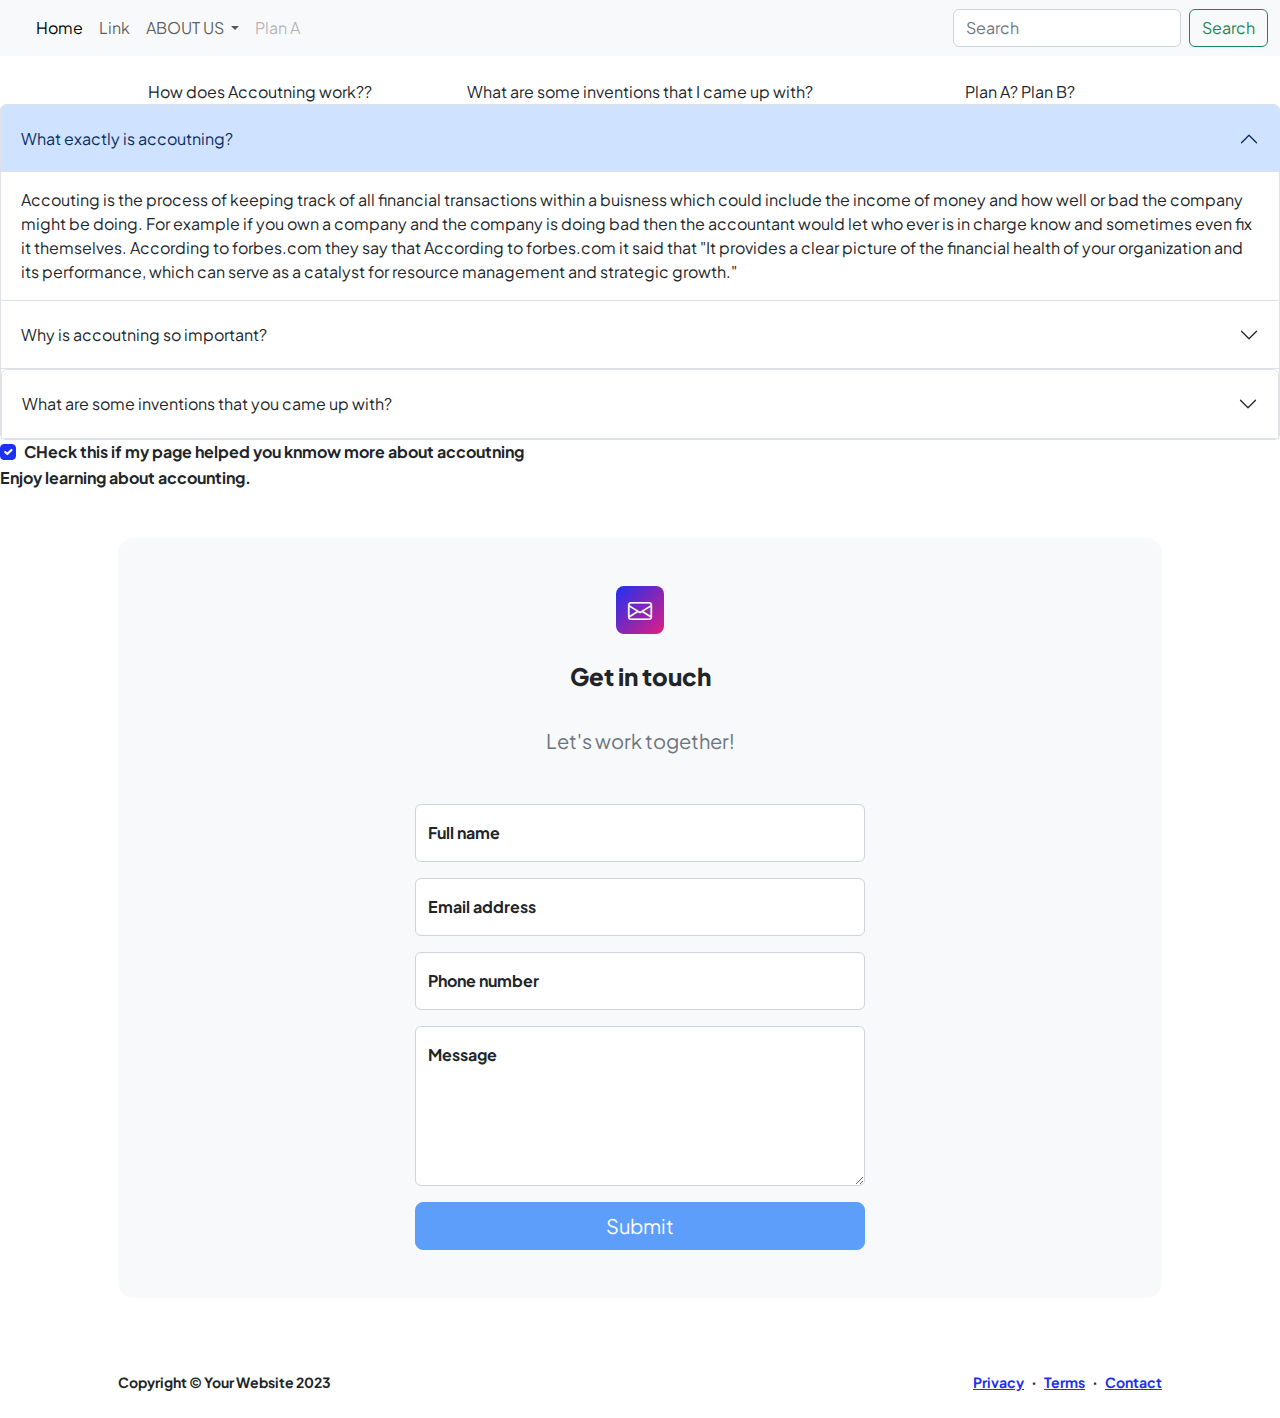
==== commit 9115bb1a: "add MVP" ====
--- a/index.html
+++ b/index.html
@@ -14,7 +14,7 @@
             <body class="d-flex flex-column h-100">
               <main class="flex-shrink-0">
                   <!-- Navigation-->
-                 
+
 
         <title>Title</title>
     </head>
@@ -143,11 +143,13 @@
                       </div>
                     </div>
 
-
-
-
-                     <h1></h1>
-                     <p1></p1>
+                    <div class="form-check">
+                      <input class="form-check-input" type="checkbox" value="" id="flexCheckChecked" checked>
+                      <label class="form-check-label" for="flexCheckChecked">
+                        CHeck this if my page helped you knmow more about accoutning
+                      </label>
+                    </div>
+                     <p1>Enjoy learning about accounting.</p1>
                       <!-- Page content-->
                       <section class="py-5">
                           <div class="container px-5">
@@ -247,6 +249,7 @@
           </html>
 
 
+
         <script src="https://cdn.jsdelivr.net/npm/bootstrap@5.3.0-alpha1/dist/js/bootstrap.bundle.min.js"></script>
         <!-- <script src="script.js"></script> -->
         <script>
--- a/style.css
+++ b/style.css
@@ -2,18 +2,6 @@
     background: <div class="p-3 mb-2 bg-primary text-white">.bg-primary</div>, url('../img/image01') no-repeat center fixed;
     background-size: cover;
   }
-  @charset "UTF-8";
-  /*!
-  * Start Bootstrap - Personal v1.0.1 (https://startbootstrap.com/template-overviews/personal)
-  * Copyright 2013-2023 Start Bootstrap
-  * Licensed under MIT (https://github.com/StartBootstrap/startbootstrap-personal/blob/master/LICENSE)
-  */
-  /*!
-   * Bootstrap  v5.2.3 (https://getbootstrap.com/)
-   * Copyright 2011-2022 The Bootstrap Authors
-   * Copyright 2011-2022 Twitter, Inc.
-   * Licensed under MIT (https://github.com/twbs/bootstrap/blob/main/LICENSE)
-   */
   :root {
     --bs-blue: #1e30f3;
     --bs-indigo: #6610f2;
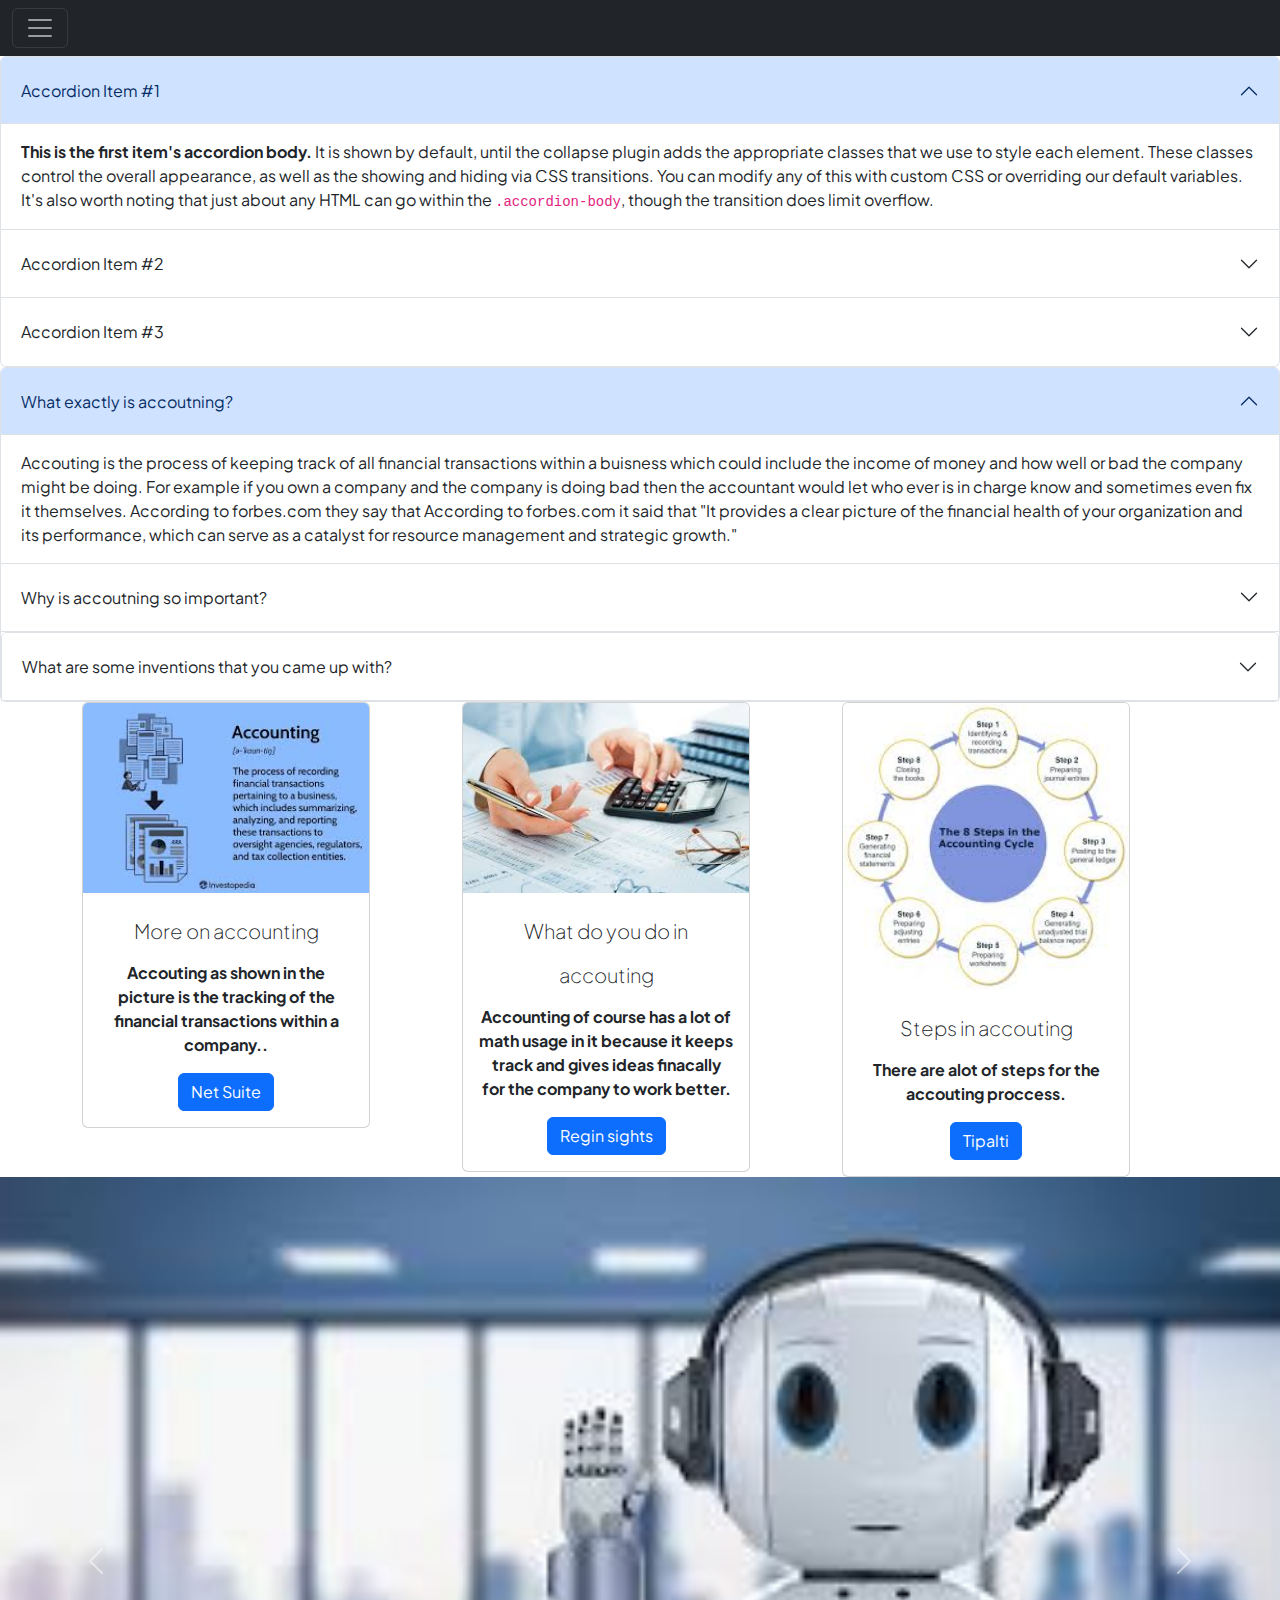
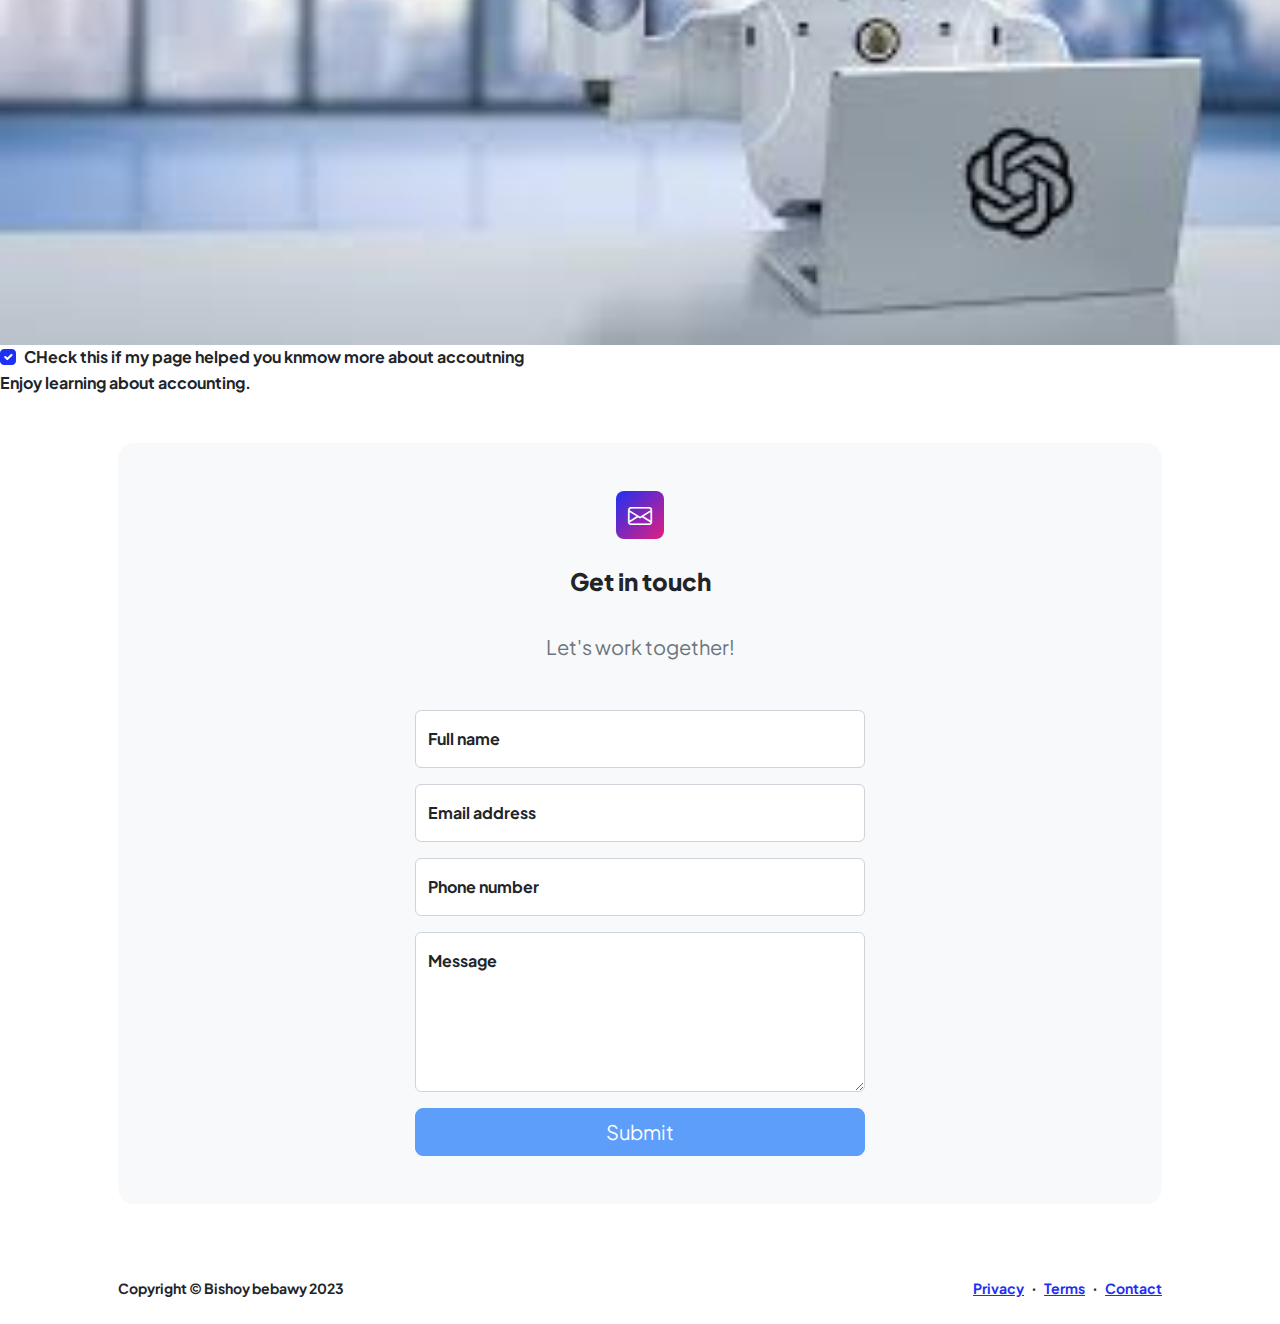
==== commit 8a8f75b2: "change the page" ====
--- a/index.html
+++ b/index.html
@@ -19,57 +19,35 @@
         <title>Title</title>
     </head>
     <body>
-        <!-- HTML -->
-        <nav class="navbar navbar-expand-lg bg-body-tertiary">
-            <div class="container-fluid">
-              <a class="navbar-brand" href="#"></a>
-              <button class="navbar-toggler" type="button" data-bs-toggle="collapse" data-bs-target="#navbarSupportedContent" aria-controls="navbarSupportedContent" aria-expanded="false" aria-label="Toggle navigation">
-                <span class="navbar-toggler-icon"></span>
-              </button>
-              <div class="collapse navbar-collapse" id="navbarSupportedContent">
-                <ul class="navbar-nav me-auto mb-2 mb-lg-0">
-                  <li class="nav-item">
-                    <a class="nav-link active" aria-current="page" href="#">Home</a>
-                  </li>
-                  <li class="nav-item">
-                    <a class="nav-link" href="#">Link</a>
-                  </li>
-                  <li class="nav-item dropdown">
-                    <a class="nav-link dropdown-toggle" href="#" role="button" data-bs-toggle="dropdown" aria-expanded="false">
-                      ABOUT US
-                    </a>
-                    <ul class="dropdown-menu">
-                      <li><a class="dropdown-item" href="#">When did we become a</a></li>
-                      <li><a class="dropdown-item" href="#">Who are we?</a></li>
-                      <li><hr class="dropdown-divider"></li>
-                      <li><a class="dropdown-item" href="#">About us?</a></li>
-                    </ul>
-                  </li>
-                  <li class="nav-item">
-                    <a class="nav-link disabled" aria-disabled="true">Plan A</a>
-                  </li>
-                </ul>
-                <form class="d-flex" role="search">
-                  <input class="form-control me-2" type="search" placeholder="Search" aria-label="Search">
-                  <button class="btn btn-outline-success" type="submit">Search</button>
-                </form>
-              </div>
-            </div>
-          </nav>
-          <img src="" class="img-fluid" alt="">
-          <div class="container text-center">
-            <div class="row align-items-start">
-              <div class="col">
-                How does Accoutning work??
-              </div>
-              <div class="col">
-                What are some inventions that I came up with?
-              </div>
-              <div class="col">
-                Plan A? Plan B?
-              </div>
-            </div>
-          </div>
+      <div class="collapse" id="navbarToggleExternalContent" data-bs-theme="dark">
+        <div class="bg-dark p-4">
+          <ul class="nav">
+            <li class="nav-item">
+              <a class="nav-link active" aria-current="page" href="https://www.investopedia.com/terms/a/accounting.asp#:~:text=Error%20Code%3A%20100013)-,What%20Is%20Accounting%3F,regulators%2C%20and%20tax%20collection%20entities.">How does Accounting work?</a>
+            </li>
+            <li class="nav-item">
+              <a class="nav-link" href="https://www.forbes.com/advisor/business/what-is-accounting/">What is accounting?</a>
+            </li>
+            <li class="nav-item">
+              <a class="nav-link" href="">Plan A?</a>
+            </li>
+            <li class="nav-item">
+              <a class="nav-link" href="">Plan B?</a>
+            </li>
+          </ul>
+          <h5 class="text-body-emphasis h4">Collapsed content</h5>
+          <span class="text-body-secondary">Toggleable via the navbar brand.</span>
+        </div>
+      </div>
+      <nav class="navbar navbar-dark bg-dark">
+        <div class="container-fluid">
+          <button class="navbar-toggler" type="button" data-bs-toggle="collapse" data-bs-target="#navbarToggleExternalContent" aria-controls="navbarToggleExternalContent" aria-expanded="false" aria-label="Toggle navigation">
+            <span class="navbar-toggler-icon"></span>
+          </button>
+        </div>
+      </nav>
+
+
           <!DOCTYPE html>
           <html lang="en">
               <head>
@@ -96,14 +74,51 @@
 
 
 
-
                     <div class="accordion" id="accordionExample">
+                      <div class="accordion-item">
+                        <h2 class="accordion-header">
+                          <button class="accordion-button" type="button" data-bs-toggle="collapse" data-bs-target="#collapseOne" aria-expanded="true" aria-controls="collapseOne">
+                            Accordion Item #1
+                          </button>
+                        </h2>
+                        <div id="collapseOne" class="accordion-collapse collapse show" data-bs-parent="#accordionExample">
+                          <div class="accordion-body">
+                            <strong>This is the first item's accordion body.</strong> It is shown by default, until the collapse plugin adds the appropriate classes that we use to style each element. These classes control the overall appearance, as well as the showing and hiding via CSS transitions. You can modify any of this with custom CSS or overriding our default variables. It's also worth noting that just about any HTML can go within the <code>.accordion-body</code>, though the transition does limit overflow.
+                          </div>
+                        </div>
+                      </div>
+                      <div class="accordion-item">
+                        <h2 class="accordion-header">
+                          <button class="accordion-button collapsed" type="button" data-bs-toggle="collapse" data-bs-target="#collapseTwo" aria-expanded="false" aria-controls="collapseTwo">
+                            Accordion Item #2
+                          </button>
+                        </h2>
+                        <div id="collapseTwo" class="accordion-collapse collapse" data-bs-parent="#accordionExample">
+                          <div class="accordion-body">
+                            <strong>This is the second item's accordion body.</strong> It is hidden by default, until the collapse plugin adds the appropriate classes that we use to style each element. These classes control the overall appearance, as well as the showing and hiding via CSS transitions. You can modify any of this with custom CSS or overriding our default variables. It's also worth noting that just about any HTML can go within the <code>.accordion-body</code>, though the transition does limit overflow.
+                          </div>
+                        </div>
+                      </div>
+                      <div class="accordion-item">
+                        <h2 class="accordion-header">
+                          <button class="accordion-button collapsed" type="button" data-bs-toggle="collapse" data-bs-target="#collapseThree" aria-expanded="false" aria-controls="collapseThree">
+                            Accordion Item #3
+                          </button>
+                        </h2>
+                        <div id="collapseThree" class="accordion-collapse collapse" data-bs-parent="#accordionExample">
+                          <div class="accordion-body">
+                            <strong>This is the third item's accordion body.</strong> It is hidden by default, until the collapse plugin adds the appropriate classes that we use to style each element. These classes control the overall appearance, as well as the showing and hiding via CSS transitions. You can modify any of this with custom CSS or overriding our default variables. It's also worth noting that just about any HTML can go within the <code>.accordion-body</code>, though the transition does limit overflow.
+                          </div>
+                        </div>
+                      </div>
+                    </div>
+                    <div class="accordion" id="accordionExample" id="animate__rubberBand">
                       <div class="accordion-item">
                         <h2 class="accordion-header">
                           <button class="accordion-button" type="button" data-bs-toggle="collapse" data-bs-target="#collapseOne" aria-expanded="true" aria-controls="collapseOne">
                             What exactly is accoutning?
                           </button>
-                        </h2>
+                       </h2>
                         <div id="collapseOne" class="accordion-collapse collapse show" data-bs-parent="#accordionExample">
                           <div class="accordion-body">
                             Accouting is the process of keeping track of all financial transactions within a buisness which could include the income of money and how well or bad the company might be doing. For example if you own a company and the company is doing bad then the accountant would let who ever is in charge know and sometimes even fix it themselves. According to forbes.com they say that According to forbes.com it said that "It provides a clear picture of the financial health of your organization and its performance, which can serve as a catalyst for resource management and strategic growth."
@@ -143,6 +158,63 @@
                       </div>
                     </div>
 
+
+
+                    <div class="container text-center">
+                      <div class="row align-items-start">
+                        <div class="col">
+                          <div class="card" style="width: 18rem;">
+                            <img src="accounting24.jpeg" class="card-img-top" alt="...">
+                            <div class="card-body">
+                              <h5 class="card-title">More on accounting</h5>
+                              <p class="card-text">Accouting as shown in the picture is the tracking of the financial transactions within a company..</p>
+                              <a href="https://www.netsuite.com/portal/resource/articles/accounting/types-of-accountants.shtml#:~:text=Public%20accountants%20work%20with%20external,that%20is%20hard%20to%20obtain." class="btn btn-primary">Net Suite</a>
+                            </div>
+                          </div>
+                        </div>
+                        <div class="col">
+                          <div class="card" style="width: 18rem;">
+                            <img src="accouting23.jpeg" class="card-img-top" alt="...">
+                            <div class="card-body">
+                              <h5 class="card-title">What do you do in accouting</h5>
+                              <p class="card-text">Accounting of course has a lot of math usage in it because it keeps track and gives ideas finacally for the company to work better.</p>
+                              <a href="https://www.regenesys.net/reginsights/what-math-do-you-need-for-accounting#:~:text=Accountants%20must%20be%20proficient%20in,revenues%2C%20expenses%2C%20and%20profits." class="btn btn-primary">Regin sights</a>
+                            </div>
+                          </div>
+                        </div>
+                        <div class="col">
+                          <div class="card" style="width: 18rem;">
+                            <img src="accounting25.jpeg" class="card-img-top" alt="...">
+                            <div class="card-body">
+                              <h5 class="card-title">Steps in accouting</h5>
+                              <p class="card-text">There are alot of steps for the accouting proccess.</p>
+                              <a href="https://tipalti.com/accounting-hub/accounting-cycle/" class="btn btn-primary">Tipalti</a>
+                            </div>
+                          </div>
+                        </div>
+                      </div>
+                    </div>
+                    <div id="carouselExample" class="carousel slide">
+                      <div class="carousel-inner">
+                        <div class="carousel-item active">
+                          <img src="Accoutning robot.jpeg" class="d-block w-100" alt="...">
+                        </div>
+                        <div class="carousel-item">
+                          <img src="robot.jpeg" class="d-block w-100" alt="...">
+                        </div>
+                        <div class="carousel-item">
+                          <img src="Robot.jpeg" class="d-block w-100" alt="...">
+                        </div>
+                      </div>
+                      <button class="carousel-control-prev" type="button" data-bs-target="#carouselExample" data-bs-slide="prev">
+                        <span class="carousel-control-prev-icon" aria-hidden="true"></span>
+                        <span class="visually-hidden">Previous</span>
+                      </button>
+                      <button class="carousel-control-next" type="button" data-bs-target="#carouselExample" data-bs-slide="next">
+                        <span class="carousel-control-next-icon" aria-hidden="true"></span>
+                        <span class="visually-hidden">Next</span>
+                      </button>
+                    </div>
                     <div class="form-check">
                       <input class="form-check-input" type="checkbox" value="" id="flexCheckChecked" checked>
                       <label class="form-check-label" for="flexCheckChecked">
@@ -225,7 +297,7 @@
                   <footer class="bg-white py-4 mt-auto">
                       <div class="container px-5">
                           <div class="row align-items-center justify-content-between flex-column flex-sm-row">
-                              <div class="col-auto"><div class="small m-0">Copyright &copy; Your Website 2023</div></div>
+                              <div class="col-auto"><div class="small m-0">Copyright &copy; Bishoy bebawy 2023</div></div>
                               <div class="col-auto">
                                   <a class="small" href="#!">Privacy</a>
                                   <span class="mx-1">&middot;</span>
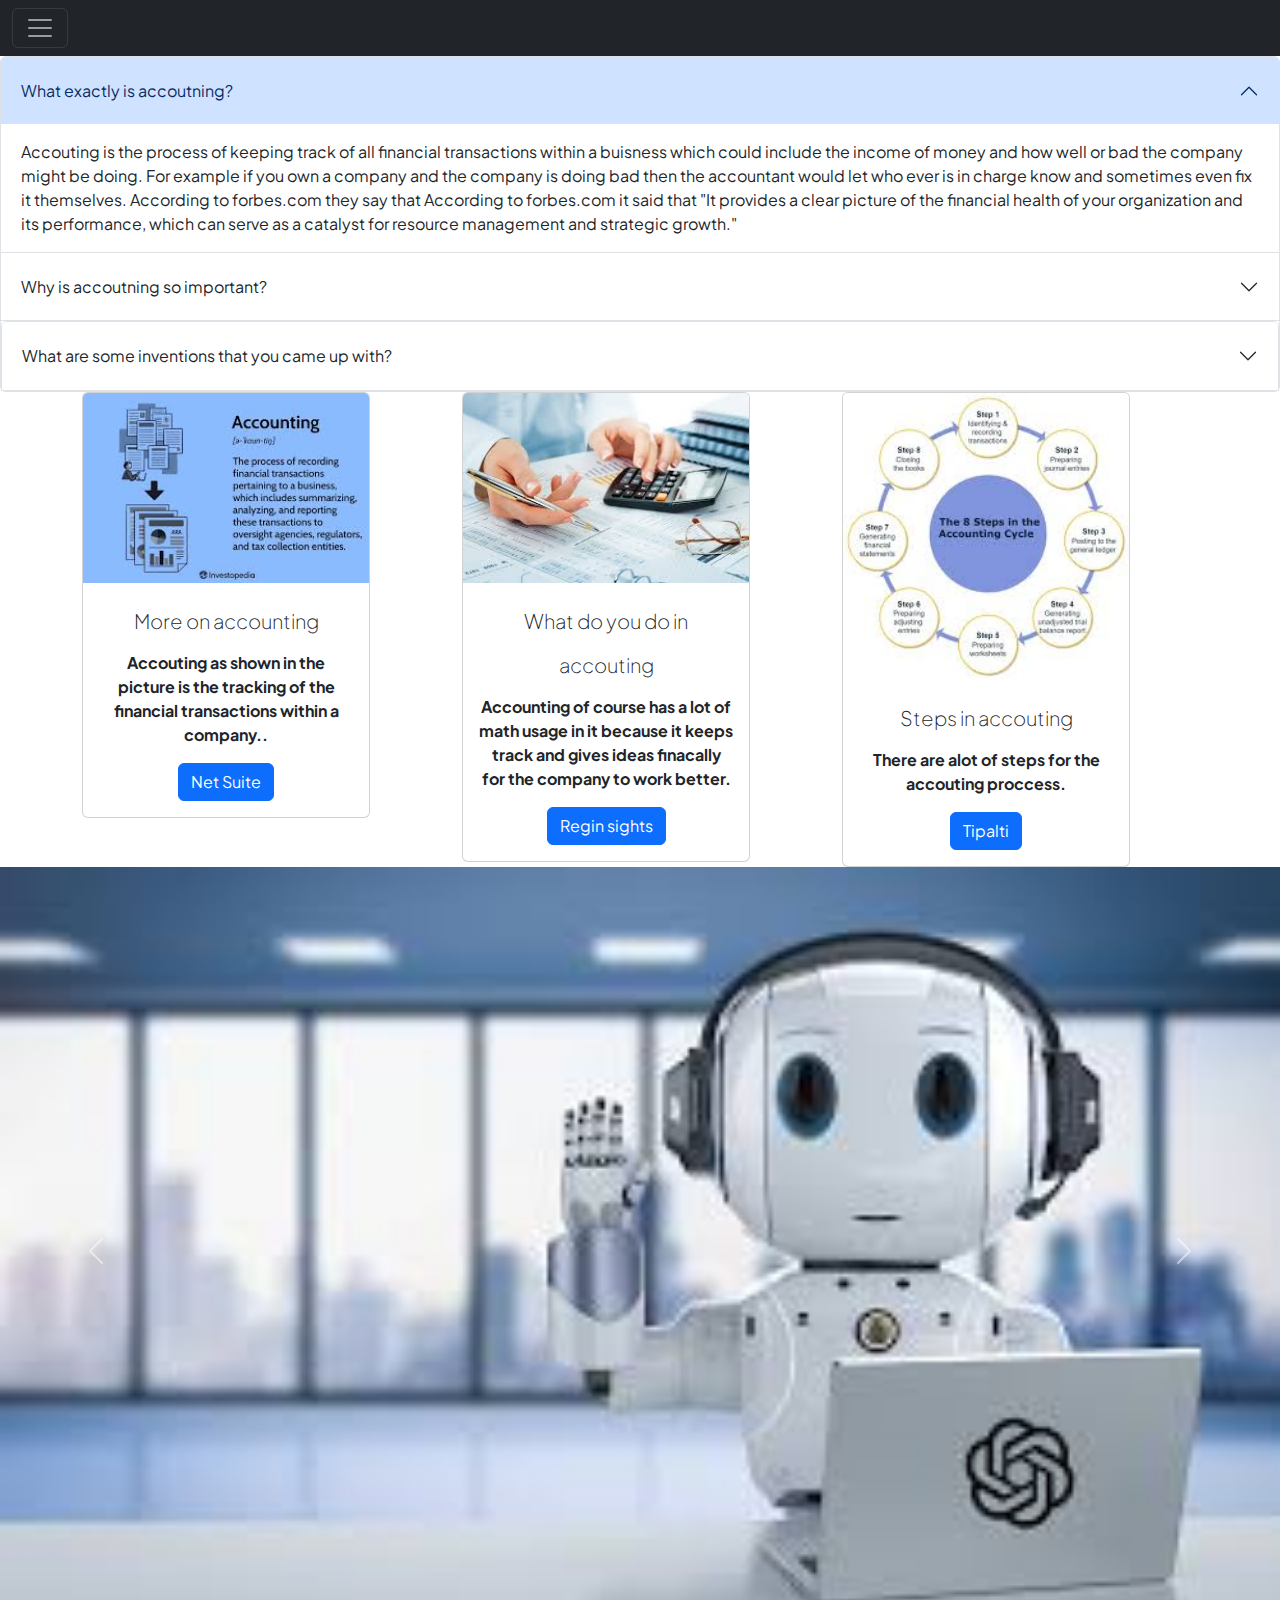
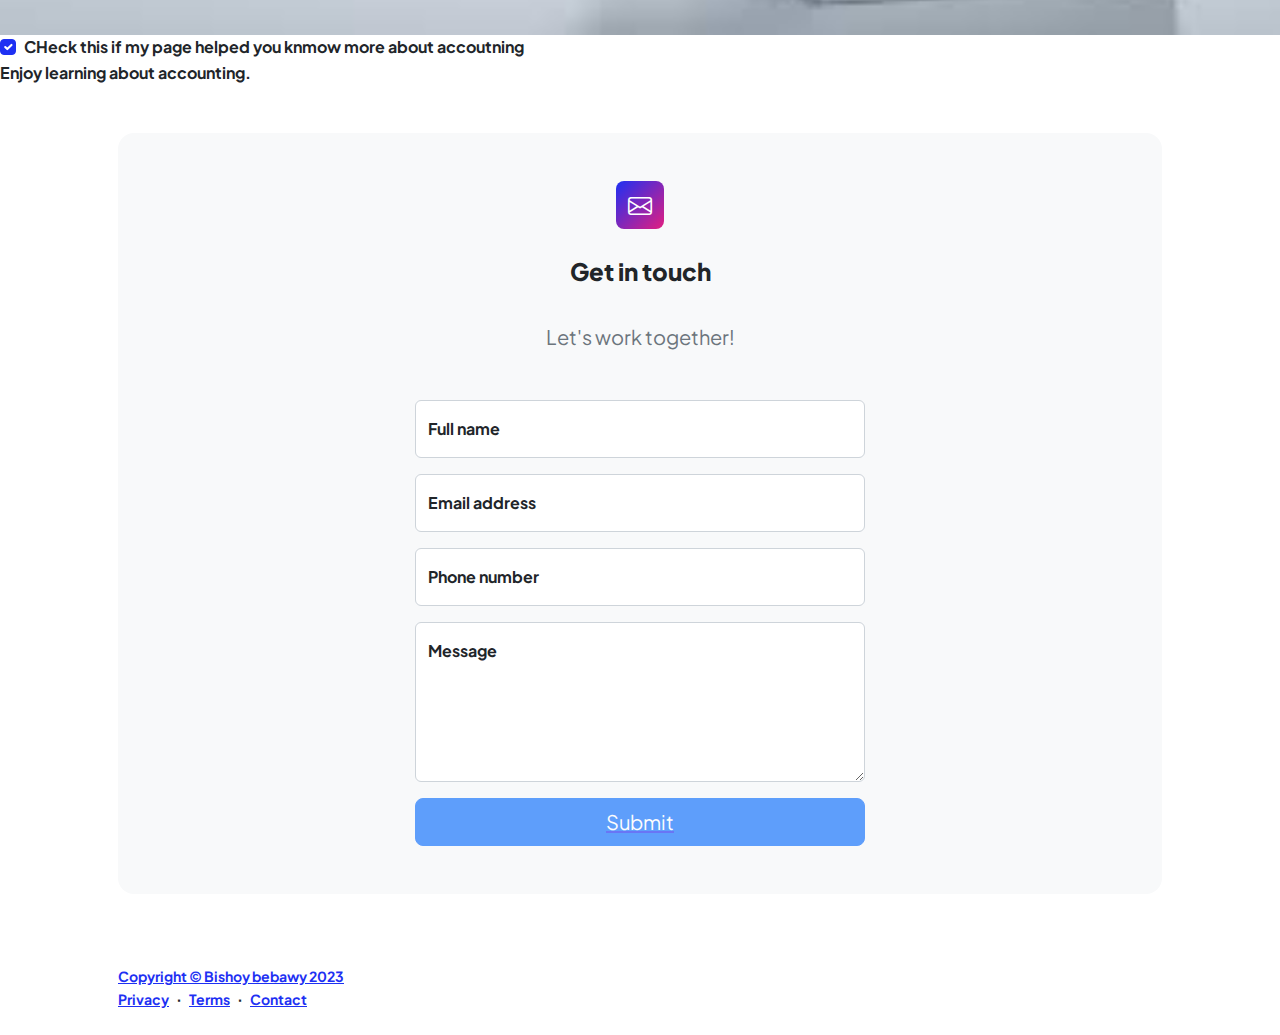
==== commit 72783864: "change accordian" ====
--- a/index.html
+++ b/index.html
@@ -71,47 +71,6 @@
                   <main class="flex-shrink-0">
                     <div class="grid text-center">
                     </div>
-
-
-
-                    <div class="accordion" id="accordionExample">
-                      <div class="accordion-item">
-                        <h2 class="accordion-header">
-                          <button class="accordion-button" type="button" data-bs-toggle="collapse" data-bs-target="#collapseOne" aria-expanded="true" aria-controls="collapseOne">
-                            Accordion Item #1
-                          </button>
-                        </h2>
-                        <div id="collapseOne" class="accordion-collapse collapse show" data-bs-parent="#accordionExample">
-                          <div class="accordion-body">
-                            <strong>This is the first item's accordion body.</strong> It is shown by default, until the collapse plugin adds the appropriate classes that we use to style each element. These classes control the overall appearance, as well as the showing and hiding via CSS transitions. You can modify any of this with custom CSS or overriding our default variables. It's also worth noting that just about any HTML can go within the <code>.accordion-body</code>, though the transition does limit overflow.
-                          </div>
-                        </div>
-                      </div>
-                      <div class="accordion-item">
-                        <h2 class="accordion-header">
-                          <button class="accordion-button collapsed" type="button" data-bs-toggle="collapse" data-bs-target="#collapseTwo" aria-expanded="false" aria-controls="collapseTwo">
-                            Accordion Item #2
-                          </button>
-                        </h2>
-                        <div id="collapseTwo" class="accordion-collapse collapse" data-bs-parent="#accordionExample">
-                          <div class="accordion-body">
-                            <strong>This is the second item's accordion body.</strong> It is hidden by default, until the collapse plugin adds the appropriate classes that we use to style each element. These classes control the overall appearance, as well as the showing and hiding via CSS transitions. You can modify any of this with custom CSS or overriding our default variables. It's also worth noting that just about any HTML can go within the <code>.accordion-body</code>, though the transition does limit overflow.
-                          </div>
-                        </div>
-                      </div>
-                      <div class="accordion-item">
-                        <h2 class="accordion-header">
-                          <button class="accordion-button collapsed" type="button" data-bs-toggle="collapse" data-bs-target="#collapseThree" aria-expanded="false" aria-controls="collapseThree">
-                            Accordion Item #3
-                          </button>
-                        </h2>
-                        <div id="collapseThree" class="accordion-collapse collapse" data-bs-parent="#accordionExample">
-                          <div class="accordion-body">
-                            <strong>This is the third item's accordion body.</strong> It is hidden by default, until the collapse plugin adds the appropriate classes that we use to style each element. These classes control the overall appearance, as well as the showing and hiding via CSS transitions. You can modify any of this with custom CSS or overriding our default variables. It's also worth noting that just about any HTML can go within the <code>.accordion-body</code>, though the transition does limit overflow.
-                          </div>
-                        </div>
-                      </div>
-                    </div>
                     <div class="accordion" id="accordionExample" id="animate__rubberBand">
                       <div class="accordion-item">
                         <h2 class="accordion-header">
@@ -275,8 +234,8 @@
                                                   <div class="text-center mb-3">
                                                       <div class="fw-bolder">Form submission successful!</div>
                                                       To activate this form, sign up at
-                                                      <br />
-                                                      <a href="https://startbootstrap.com/solution/contact-forms">https://startbootstrap.com/solution/contact-forms</a>
+                                                      <br/>
+                                                      <a href=""</a>
                                                   </div>
                                               </div>
                                               <!-- Submit error message-->
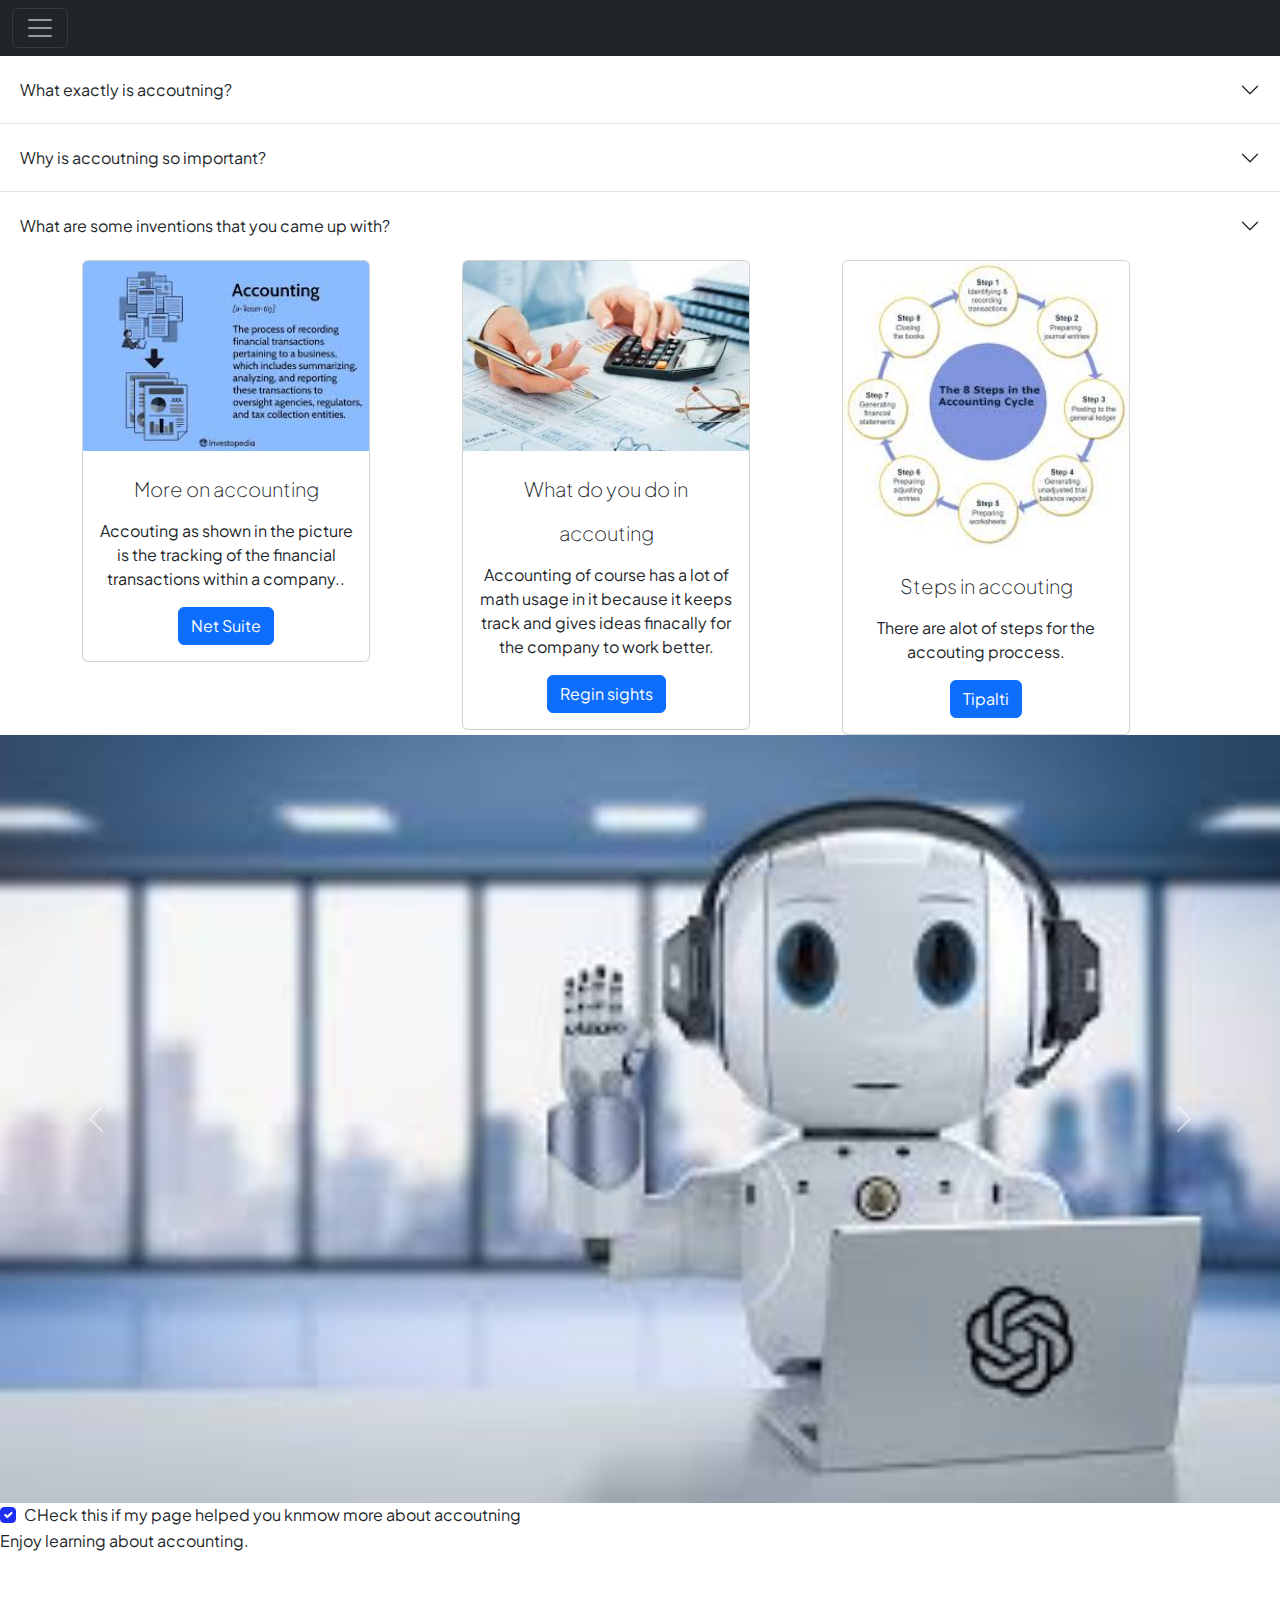
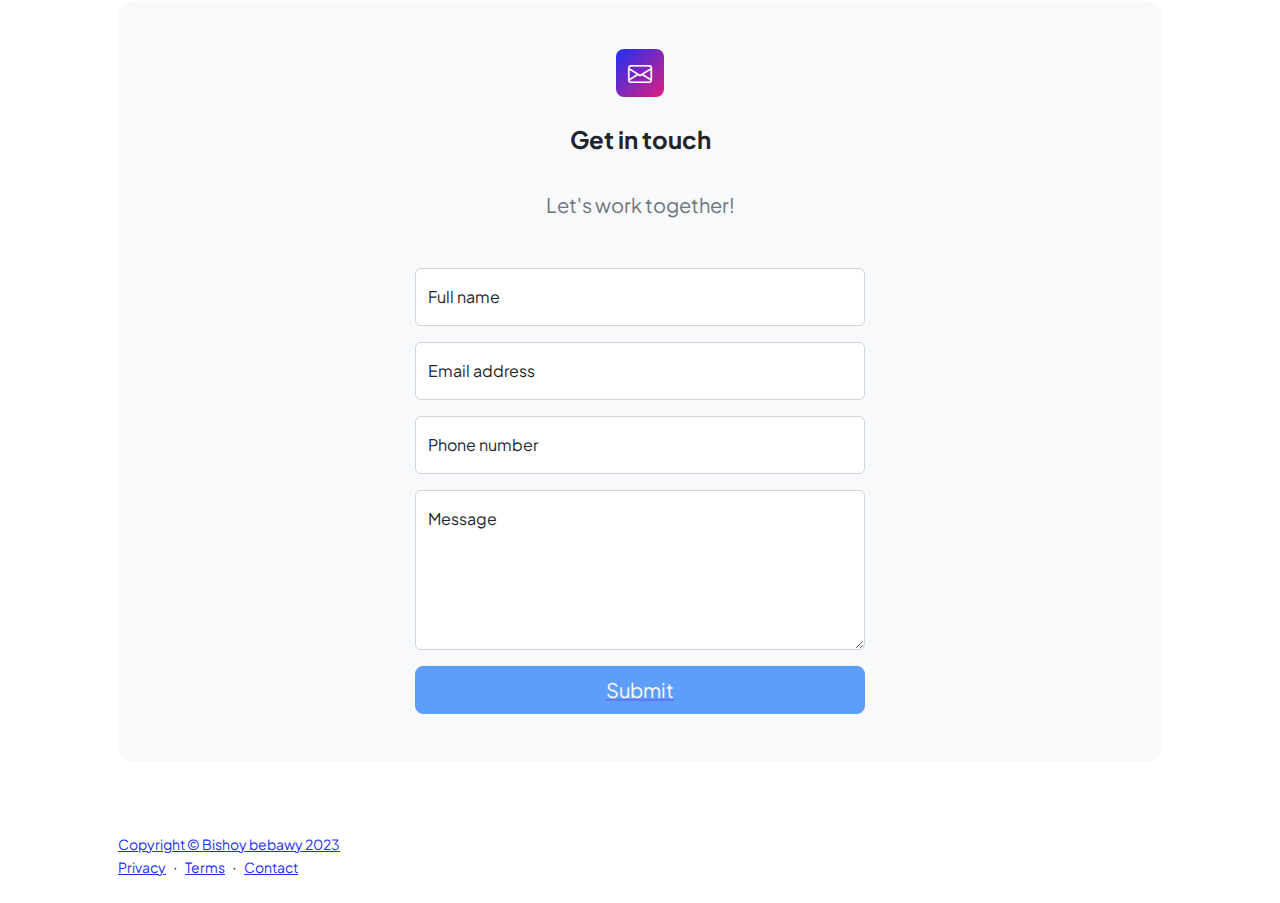
==== commit db20fe29: "change accordian" ====
--- a/index.html
+++ b/index.html
@@ -71,52 +71,38 @@
                   <main class="flex-shrink-0">
                     <div class="grid text-center">
                     </div>
-                    <div class="accordion" id="accordionExample" id="animate__rubberBand">
+                    <div class="accordion accordion-flush" id="accordionFlushExample">
                       <div class="accordion-item">
                         <h2 class="accordion-header">
-                          <button class="accordion-button" type="button" data-bs-toggle="collapse" data-bs-target="#collapseOne" aria-expanded="true" aria-controls="collapseOne">
+                          <button class="accordion-button collapsed" type="button" data-bs-toggle="collapse" data-bs-target="#flush-collapseOne" aria-expanded="false" aria-controls="flush-collapseOne">
                             What exactly is accoutning?
                           </button>
-                       </h2>
-                        <div id="collapseOne" class="accordion-collapse collapse show" data-bs-parent="#accordionExample">
-                          <div class="accordion-body">
-                            Accouting is the process of keeping track of all financial transactions within a buisness which could include the income of money and how well or bad the company might be doing. For example if you own a company and the company is doing bad then the accountant would let who ever is in charge know and sometimes even fix it themselves. According to forbes.com they say that According to forbes.com it said that "It provides a clear picture of the financial health of your organization and its performance, which can serve as a catalyst for resource management and strategic growth."
-                          </div>
+                        </h2>
+                        <div id="flush-collapseOne" class="accordion-collapse collapse" data-bs-parent="#accordionFlushExample">
+                          <div class="accordion-body"> Accouting is the process of keeping track of all financial transactions within a buisness which could include the income of money and how well or bad the company might be doing. For example if you own a company and the company is doing bad then the accountant would let who ever is in charge know and sometimes even fix it themselves. According to forbes.com they say that According to forbes.com it said that "It provides a clear picture of the financial health of your organization and its performance, which can serve as a catalyst for resource management and strategic growth."</div>
                         </div>
                       </div>
                       <div class="accordion-item">
                         <h2 class="accordion-header">
-                          <button class="accordion-button collapsed" type="button" data-bs-toggle="collapse" data-bs-target="#collapseTwo" aria-expanded="false" aria-controls="collapseTwo">
+                          <button class="accordion-button collapsed" type="button" data-bs-toggle="collapse" data-bs-target="#flush-collapseTwo" aria-expanded="false" aria-controls="flush-collapseTwo">
                             Why is accoutning so important?
                           </button>
                         </h2>
-                        <div id="collapseTwo" class="accordion-collapse collapse" data-bs-parent="#accordionExample">
-                          <div class="accordion-body">
-                            Accoutning is really important because it would allow a company to not fall and would allow the company to stay in buisness. According to forbes.com they say "that Accounting information exposes your company’s financial performance; it tells whether you’re making a profit or just running into losses at the end of the day. This information is not just available to you, but also to external users such as investors, stakeholders and creditors who would want to be enlightened about your business, to figure out whether it’ll be a good choice to invest in and what they can expect in returns. Besides playing a key role in providing transparency for stakeholders, accounting also ensures you make informed decisions backed by data.
-                          </div>
+                        <div id="flush-collapseTwo" class="accordion-collapse collapse" data-bs-parent="#accordionFlushExample">
+                          <div class="accordion-body"> Accoutning is really important because it would allow a company to not fall and would allow the company to stay in buisness. According to forbes.com they say "that Accounting information exposes your company’s financial performance; it tells whether you’re making a profit or just running into losses at the end of the day. This information is not just available to you, but also to external users such as investors, stakeholders and creditors who would want to be enlightened about your business, to figure out whether it’ll be a good choice to invest in and what they can expect in returns. Besides playing a key role in providing transparency for stakeholders, accounting also ensures you make informed decisions backed by data.</div>
                         </div>
                       </div>
                       <div class="accordion-item">
-                        <div class="accordion-item">
-                          <h2 class="accordion-header">
-                            <button class="accordion-button collapsed" type="button" data-bs-toggle="collapse" data-bs-target="#collapseTwo" aria-expanded="false" aria-controls="collapseTwo">
-                              What are some inventions that you came up with?
-                            </button>
-                          </h2>
-                          <div id="collapseTwo" class="accordion-collapse collapse" data-bs-parent="#accordionExample">
-                            <div class="accordion-body">
-                              Some inventions that I came out with was making a computer that would enable you to be able to make accounting work smoother is a computer that you input the workers name and their tag (which the employers would end up giving the employees when they would give them the job)
-                            </div>
-                          </div>
-                        </div>
-                        <div id="collapseThree" class="accordion-collapse collapse" data-bs-parent="#accordionExample">
-                          <div class="accordion-body">
-                            <strong>
-                          </div>
-                        </div>
-                      </div>
-                    </div>
-
+                        <h2 class="accordion-header">
+                          <button class="accordion-button collapsed" type="button" data-bs-toggle="collapse" data-bs-target="#flush-collapseThree" aria-expanded="false" aria-controls="flush-collapseThree">
+                            What are some inventions that you came up with?
+                          </button>
+                        </h2>
+                        <div id="flush-collapseThree" class="accordion-collapse collapse" data-bs-parent="#accordionFlushExample">
+                          <div class="accordion-body">Some inventions that I came out with was making a computer that would enable you to be able to make accounting work smoother is a computer that you input the workers name and their tag (which the employers would end up giving the employees when they would give them the job)</div>
+                        </div>
+                      </div>
+                    </div>
 
 
                     <div class="container text-center">
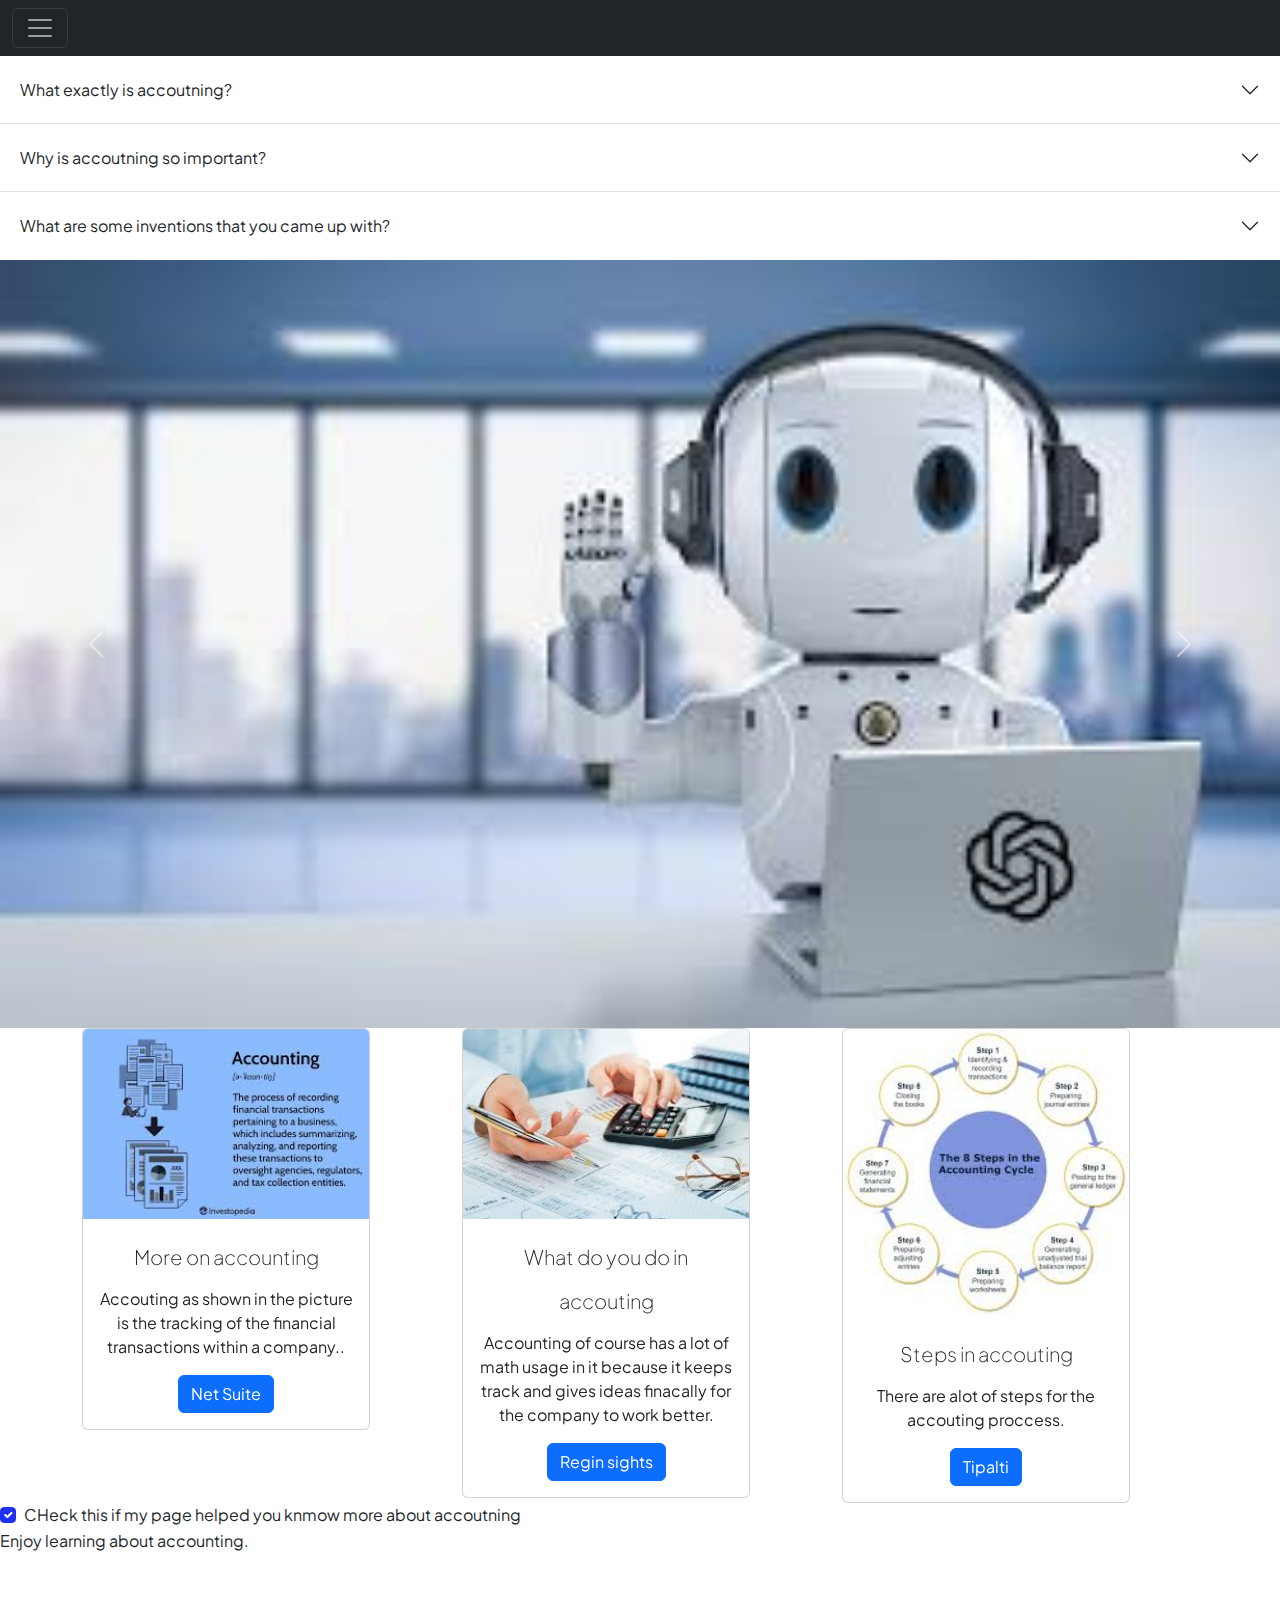
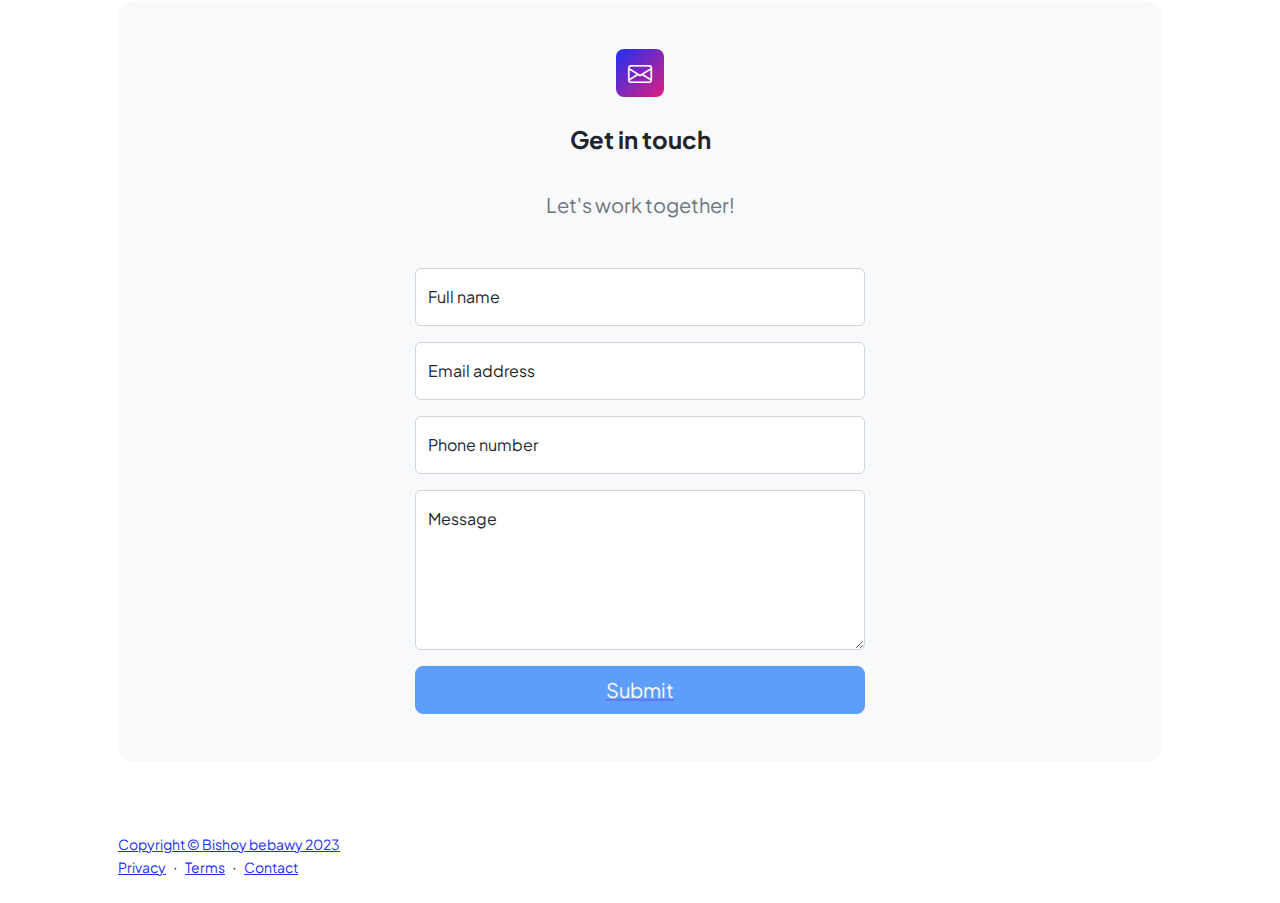
==== commit 341e0275: "Move carousel" ====
--- a/index.html
+++ b/index.html
@@ -103,7 +103,27 @@
                         </div>
                       </div>
                     </div>
-
+                    <div id="carouselExample" class="carousel slide">
+                      <div class="carousel-inner">
+                        <div class="carousel-item active">
+                          <img src="Accoutning robot.jpeg" class="d-block w-100" alt="...">
+                        </div>
+                        <div class="carousel-item">
+                          <img src="robot.jpeg" class="d-block w-100" alt="...">
+                        </div>
+                        <div class="carousel-item">
+                          <img src="Robot.jpeg" class="d-block w-100" alt="...">
+                        </div>
+                      </div>
+                      <button class="carousel-control-prev" type="button" data-bs-target="#carouselExample" data-bs-slide="prev">
+                        <span class="carousel-control-prev-icon" aria-hidden="true"></span>
+                        <span class="visually-hidden">Previous</span>
+                      </button>
+                      <button class="carousel-control-next" type="button" data-bs-target="#carouselExample" data-bs-slide="next">
+                        <span class="carousel-control-next-icon" aria-hidden="true"></span>
+                        <span class="visually-hidden">Next</span>
+                      </button>
+                    </div>
 
                     <div class="container text-center">
                       <div class="row align-items-start">
@@ -139,27 +159,7 @@
                         </div>
                       </div>
                     </div>
-                    <div id="carouselExample" class="carousel slide">
-                      <div class="carousel-inner">
-                        <div class="carousel-item active">
-                          <img src="Accoutning robot.jpeg" class="d-block w-100" alt="...">
-                        </div>
-                        <div class="carousel-item">
-                          <img src="robot.jpeg" class="d-block w-100" alt="...">
-                        </div>
-                        <div class="carousel-item">
-                          <img src="Robot.jpeg" class="d-block w-100" alt="...">
-                        </div>
-                      </div>
-                      <button class="carousel-control-prev" type="button" data-bs-target="#carouselExample" data-bs-slide="prev">
-                        <span class="carousel-control-prev-icon" aria-hidden="true"></span>
-                        <span class="visually-hidden">Previous</span>
-                      </button>
-                      <button class="carousel-control-next" type="button" data-bs-target="#carouselExample" data-bs-slide="next">
-                        <span class="carousel-control-next-icon" aria-hidden="true"></span>
-                        <span class="visually-hidden">Next</span>
-                      </button>
-                    </div>
+
                     <div class="form-check">
                       <input class="form-check-input" type="checkbox" value="" id="flexCheckChecked" checked>
                       <label class="form-check-label" for="flexCheckChecked">
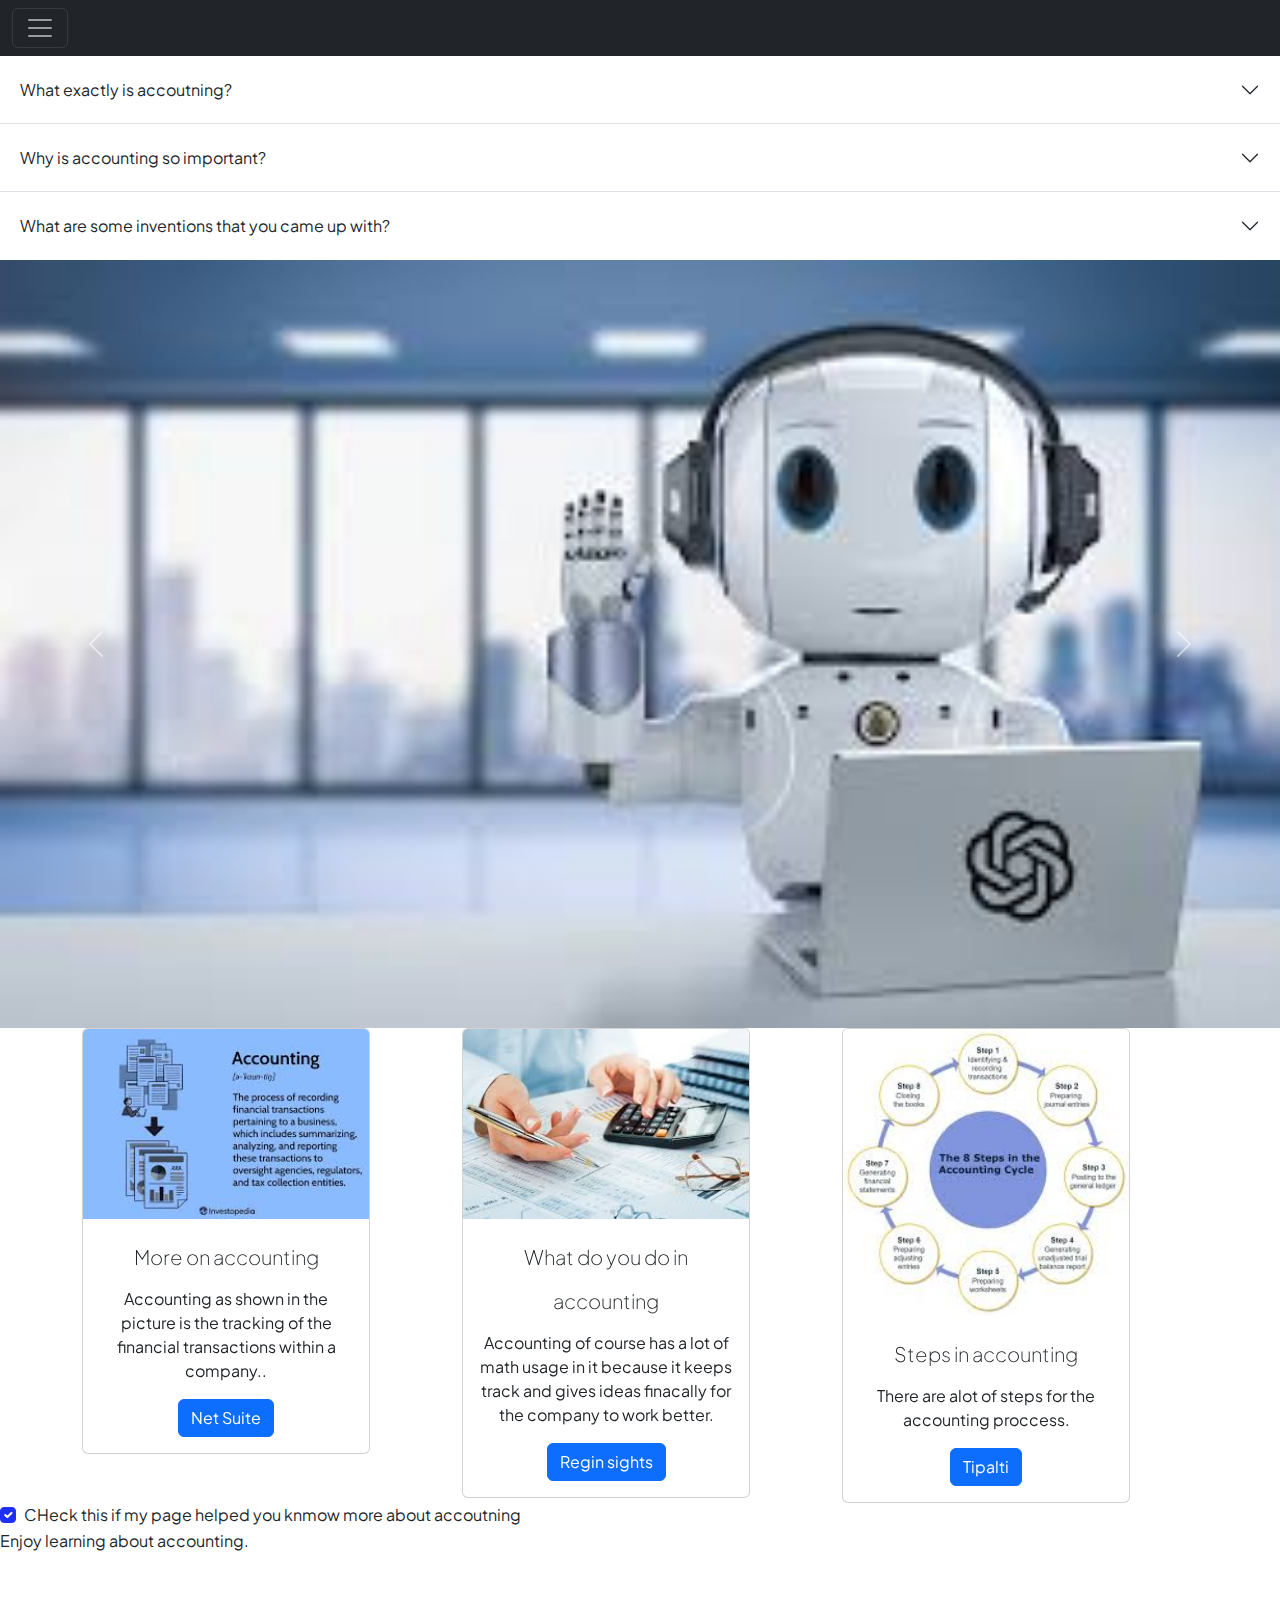
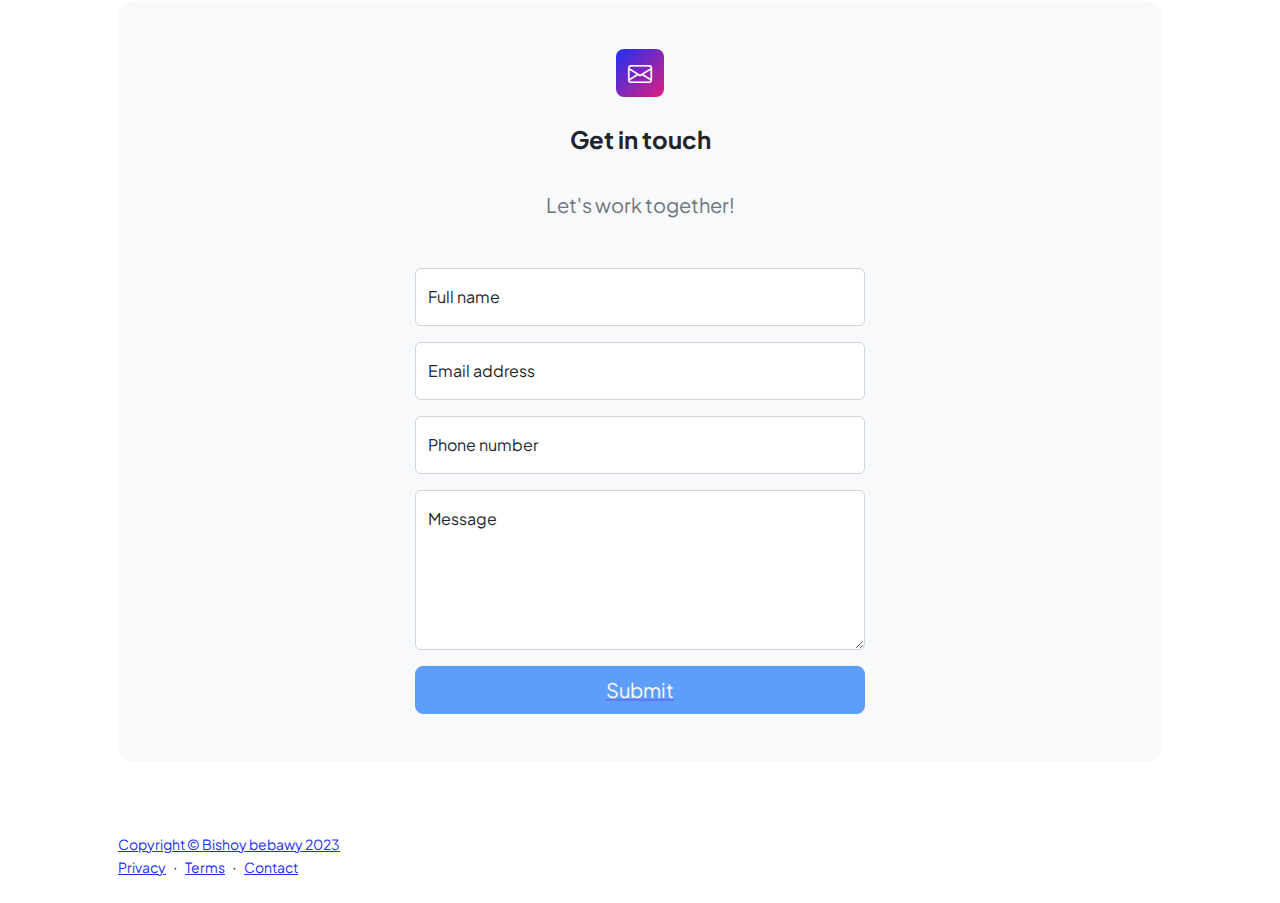
==== commit acc17a39: "no" ====
--- a/index.html
+++ b/index.html
@@ -16,7 +16,7 @@
                   <!-- Navigation-->
 
 
-        <title>Title</title>
+
     </head>
     <body>
       <div class="collapse" id="navbarToggleExternalContent" data-bs-theme="dark">
@@ -25,6 +25,7 @@
             <li class="nav-item">
               <a class="nav-link active" aria-current="page" href="https://www.investopedia.com/terms/a/accounting.asp#:~:text=Error%20Code%3A%20100013)-,What%20Is%20Accounting%3F,regulators%2C%20and%20tax%20collection%20entities.">How does Accounting work?</a>
             </li>
+            <title>Accoutning</title>
             <li class="nav-item">
               <a class="nav-link" href="https://www.forbes.com/advisor/business/what-is-accounting/">What is accounting?</a>
             </li>
@@ -35,8 +36,8 @@
               <a class="nav-link" href="">Plan B?</a>
             </li>
           </ul>
-          <h5 class="text-body-emphasis h4">Collapsed content</h5>
-          <span class="text-body-secondary">Toggleable via the navbar brand.</span>
+          <h5 class="text-body-emphasis h1">Welcome to the world of accounting </h1>
+          <span class="text-body-secondary">Where I show you how accounting works.</span>
         </div>
       </div>
       <nav class="navbar navbar-dark bg-dark">
@@ -79,13 +80,13 @@
                           </button>
                         </h2>
                         <div id="flush-collapseOne" class="accordion-collapse collapse" data-bs-parent="#accordionFlushExample">
-                          <div class="accordion-body"> Accouting is the process of keeping track of all financial transactions within a buisness which could include the income of money and how well or bad the company might be doing. For example if you own a company and the company is doing bad then the accountant would let who ever is in charge know and sometimes even fix it themselves. According to forbes.com they say that According to forbes.com it said that "It provides a clear picture of the financial health of your organization and its performance, which can serve as a catalyst for resource management and strategic growth."</div>
+                          <div class="accordion-body"> Accounting is the process of keeping track of all financial transactions within a buisness which could include the income of money and how well or bad the company might be doing. For example if you own a company and the company is doing bad then the accountant would let who ever is in charge know and sometimes even fix it themselves. According to forbes.com they say that According to forbes.com it said that "It provides a clear picture of the financial health of your organization and its performance, which can serve as a catalyst for resource management and strategic growth."</div>
                         </div>
                       </div>
                       <div class="accordion-item">
                         <h2 class="accordion-header">
                           <button class="accordion-button collapsed" type="button" data-bs-toggle="collapse" data-bs-target="#flush-collapseTwo" aria-expanded="false" aria-controls="flush-collapseTwo">
-                            Why is accoutning so important?
+                            Why is accounting so important?
                           </button>
                         </h2>
                         <div id="flush-collapseTwo" class="accordion-collapse collapse" data-bs-parent="#accordionFlushExample">
@@ -132,7 +133,7 @@
                             <img src="accounting24.jpeg" class="card-img-top" alt="...">
                             <div class="card-body">
                               <h5 class="card-title">More on accounting</h5>
-                              <p class="card-text">Accouting as shown in the picture is the tracking of the financial transactions within a company..</p>
+                              <p class="card-text">Accounting as shown in the picture is the tracking of the financial transactions within a company..</p>
                               <a href="https://www.netsuite.com/portal/resource/articles/accounting/types-of-accountants.shtml#:~:text=Public%20accountants%20work%20with%20external,that%20is%20hard%20to%20obtain." class="btn btn-primary">Net Suite</a>
                             </div>
                           </div>
@@ -141,7 +142,7 @@
                           <div class="card" style="width: 18rem;">
                             <img src="accouting23.jpeg" class="card-img-top" alt="...">
                             <div class="card-body">
-                              <h5 class="card-title">What do you do in accouting</h5>
+                              <h5 class="card-title">What do you do in accounting</h5>
                               <p class="card-text">Accounting of course has a lot of math usage in it because it keeps track and gives ideas finacally for the company to work better.</p>
                               <a href="https://www.regenesys.net/reginsights/what-math-do-you-need-for-accounting#:~:text=Accountants%20must%20be%20proficient%20in,revenues%2C%20expenses%2C%20and%20profits." class="btn btn-primary">Regin sights</a>
                             </div>
@@ -151,8 +152,8 @@
                           <div class="card" style="width: 18rem;">
                             <img src="accounting25.jpeg" class="card-img-top" alt="...">
                             <div class="card-body">
-                              <h5 class="card-title">Steps in accouting</h5>
-                              <p class="card-text">There are alot of steps for the accouting proccess.</p>
+                              <h5 class="card-title">Steps in accounting</h5>
+                              <p class="card-text">There are alot of steps for the accounting proccess.</p>
                               <a href="https://tipalti.com/accounting-hub/accounting-cycle/" class="btn btn-primary">Tipalti</a>
                             </div>
                           </div>
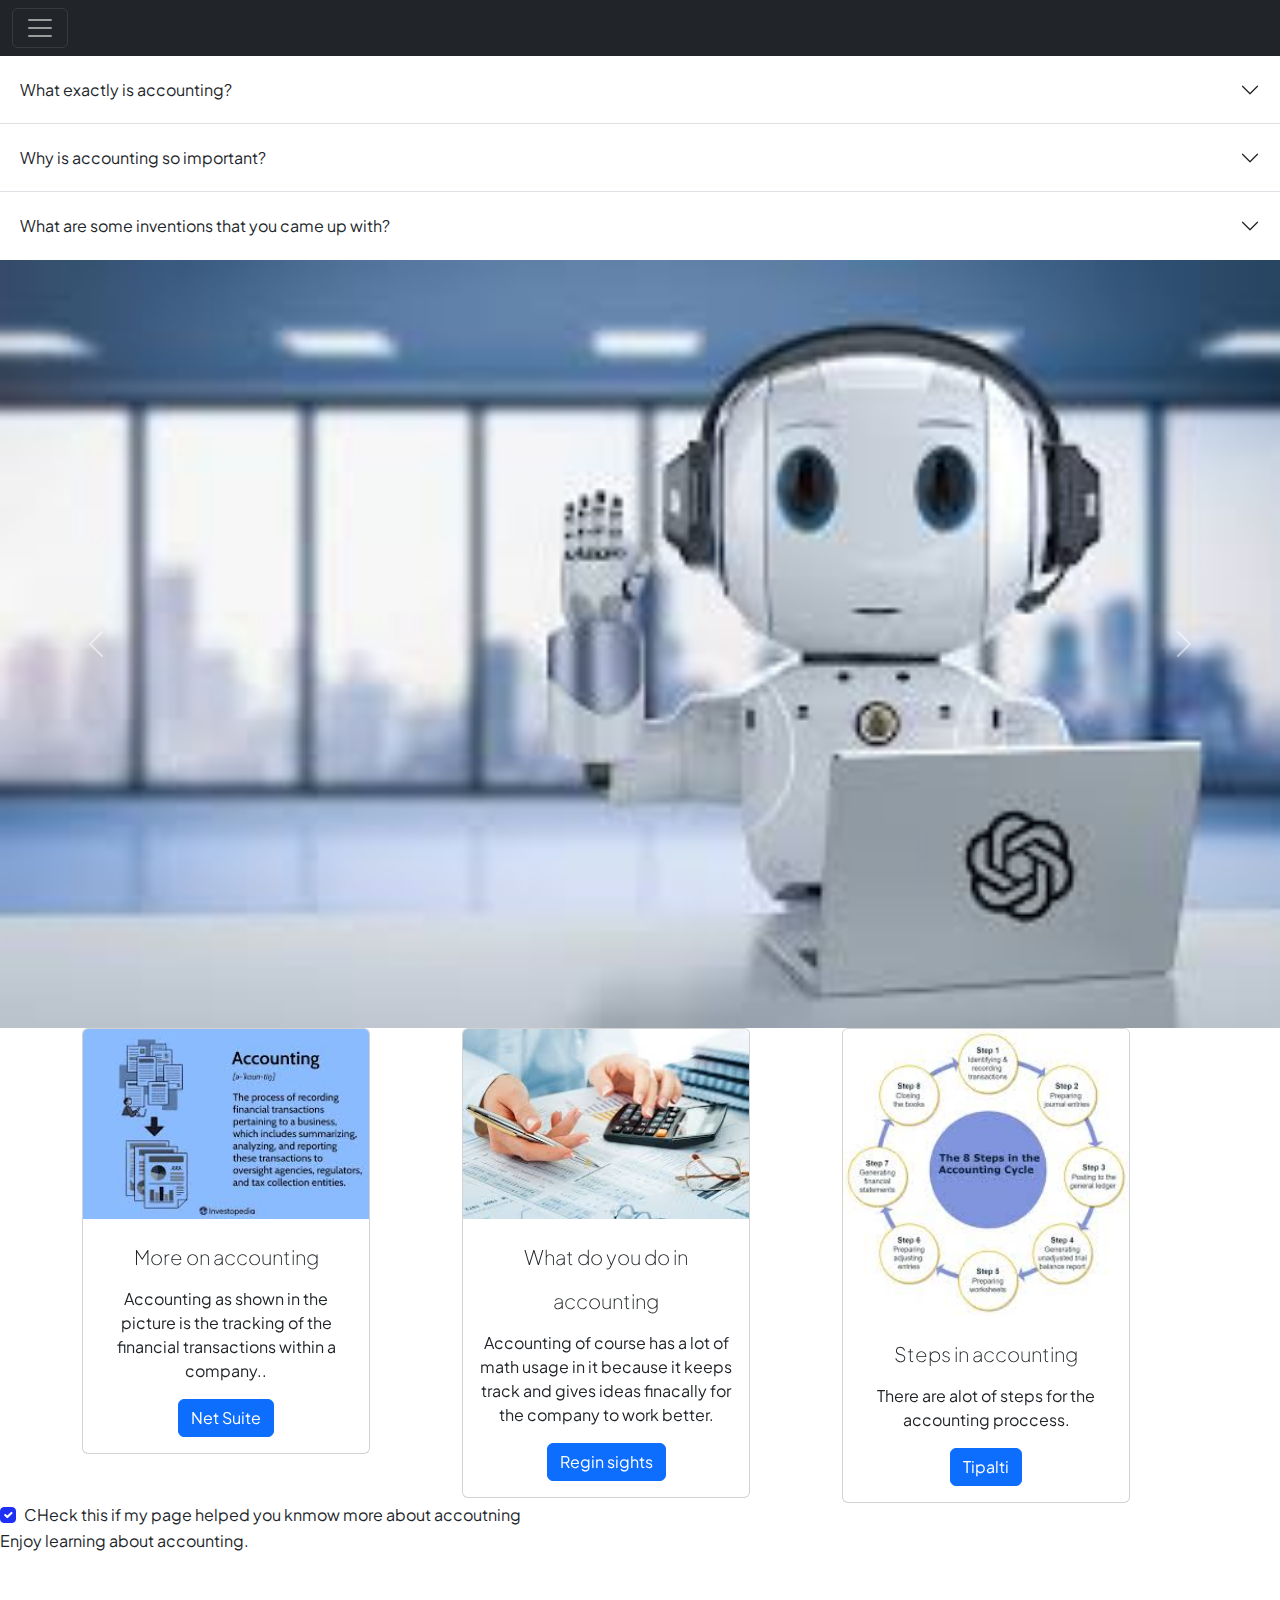
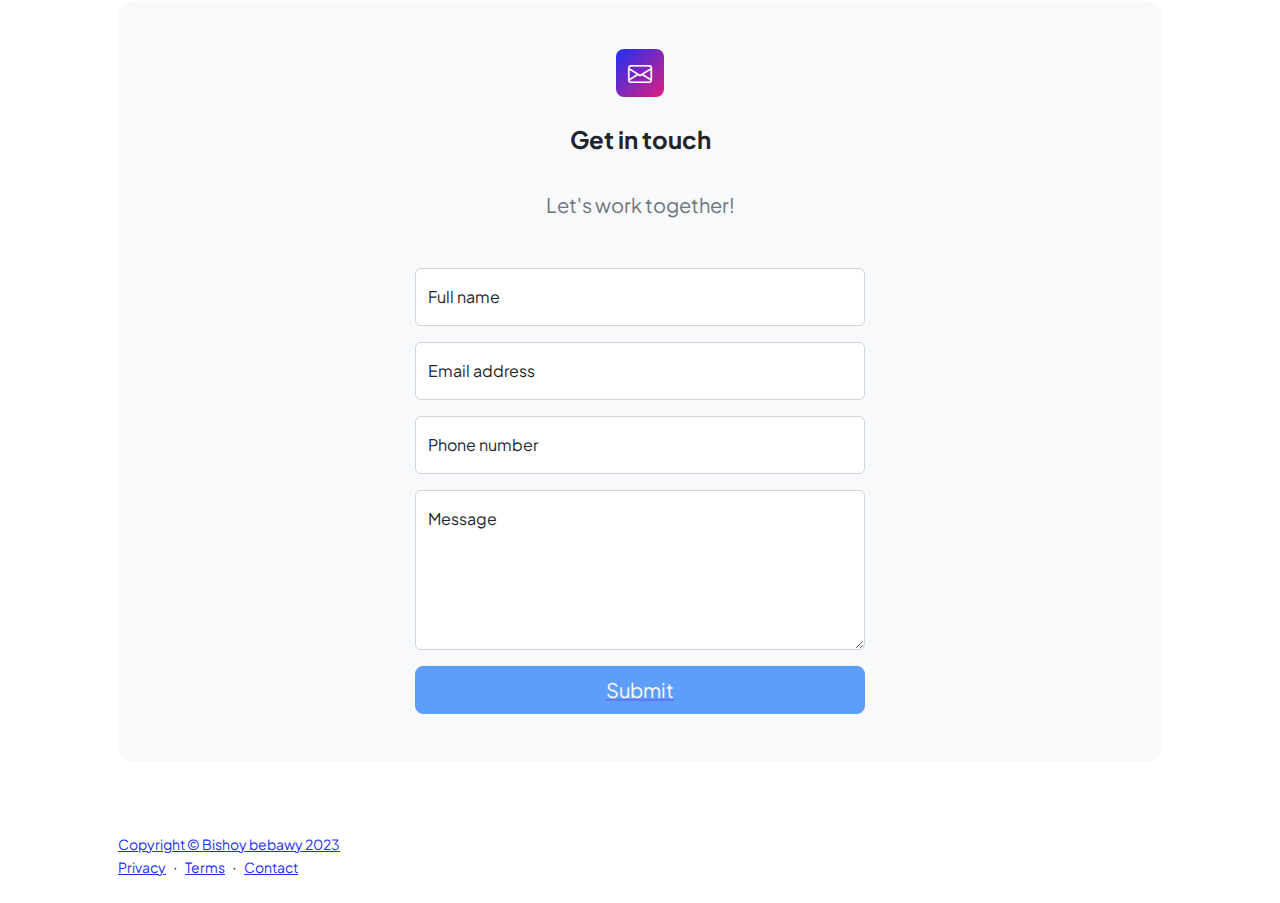
==== commit 8868e38d: "move" ====
--- a/index.html
+++ b/index.html
@@ -76,7 +76,7 @@
                       <div class="accordion-item">
                         <h2 class="accordion-header">
                           <button class="accordion-button collapsed" type="button" data-bs-toggle="collapse" data-bs-target="#flush-collapseOne" aria-expanded="false" aria-controls="flush-collapseOne">
-                            What exactly is accoutning?
+                            What exactly is accounting?
                           </button>
                         </h2>
                         <div id="flush-collapseOne" class="accordion-collapse collapse" data-bs-parent="#accordionFlushExample">
